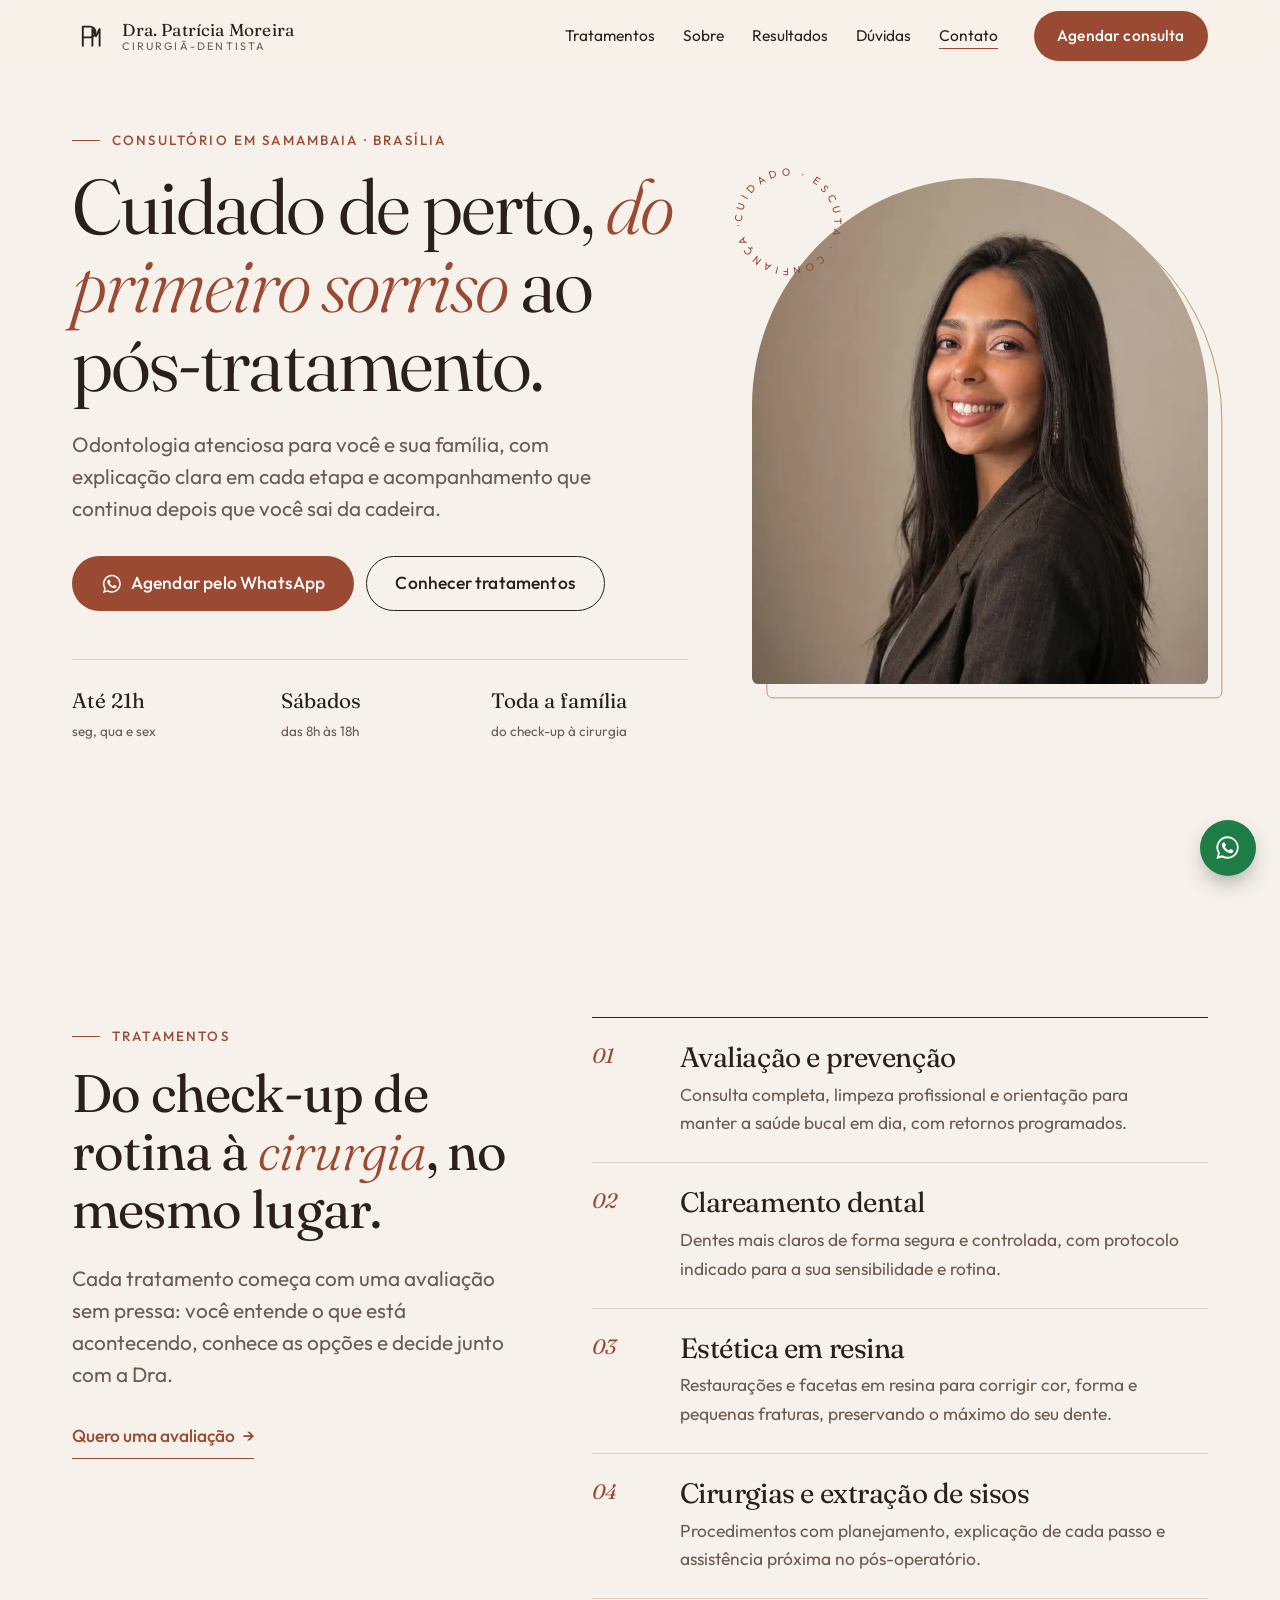
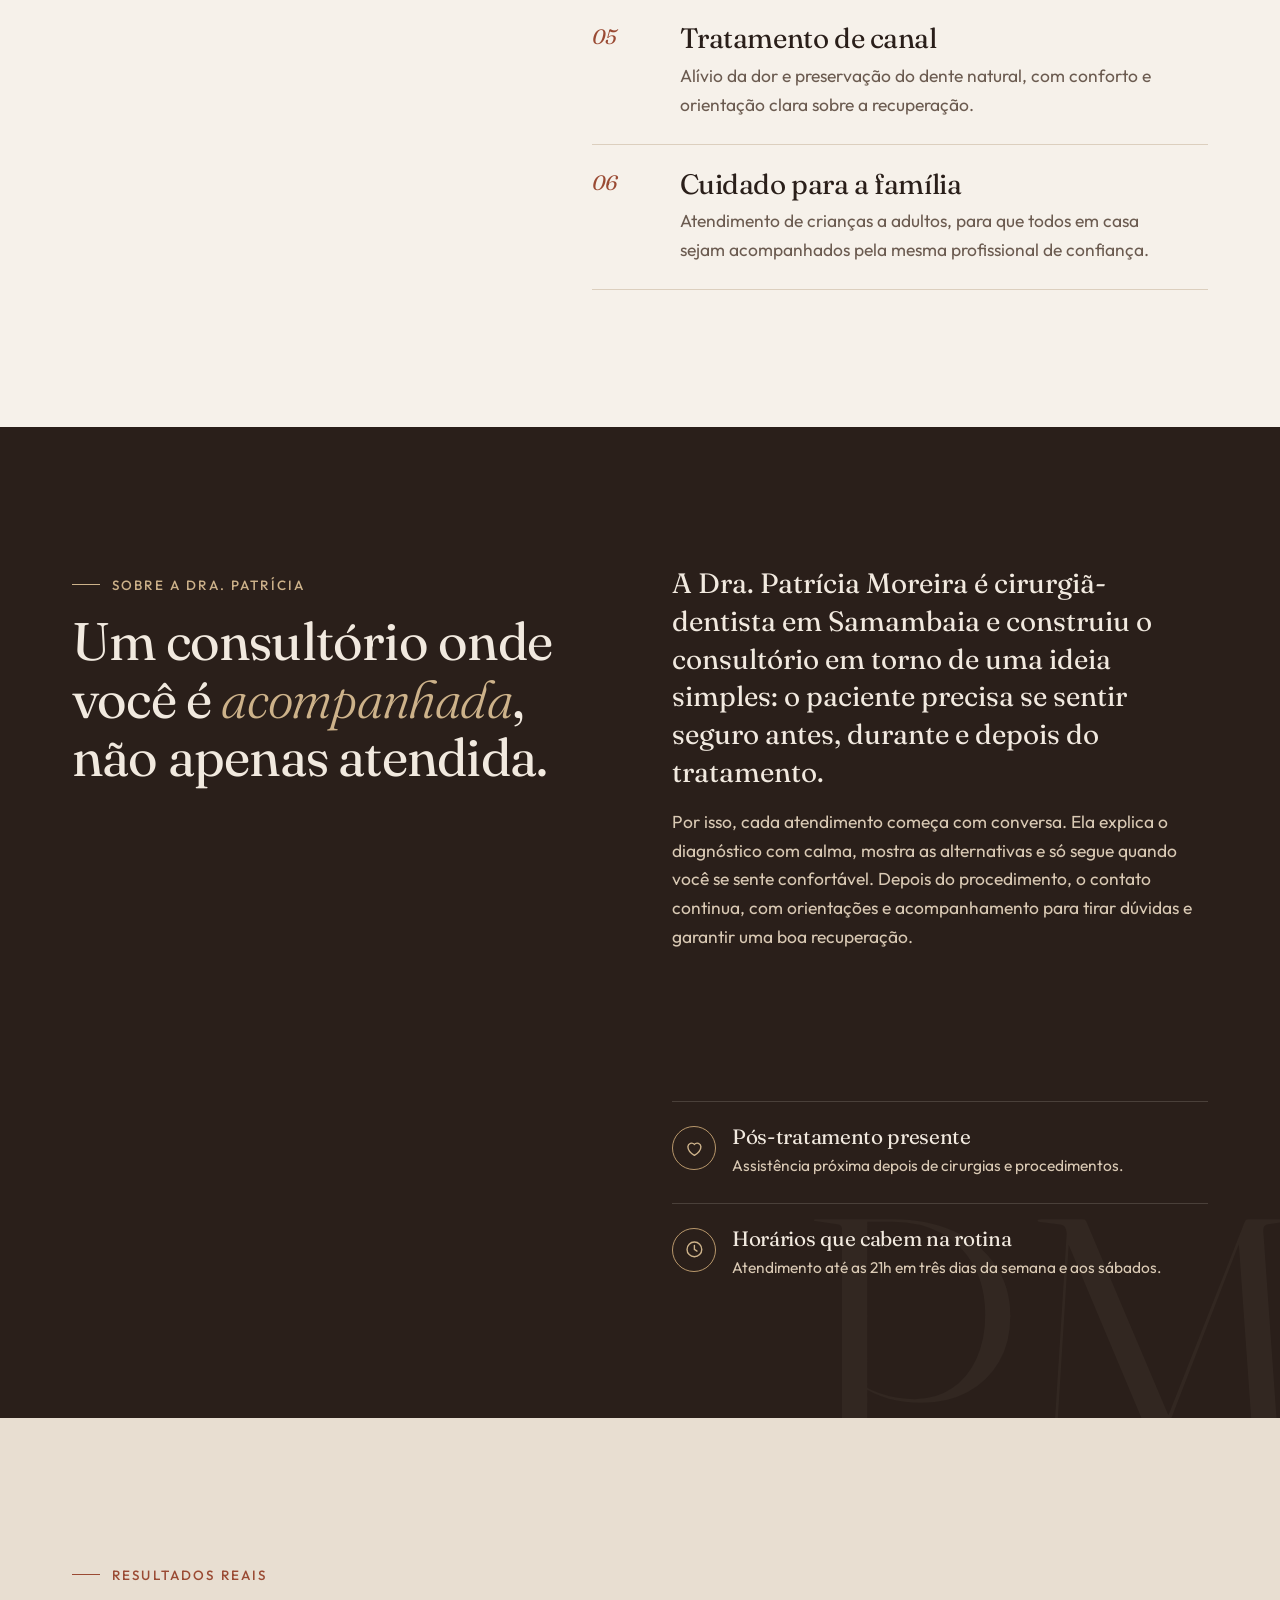
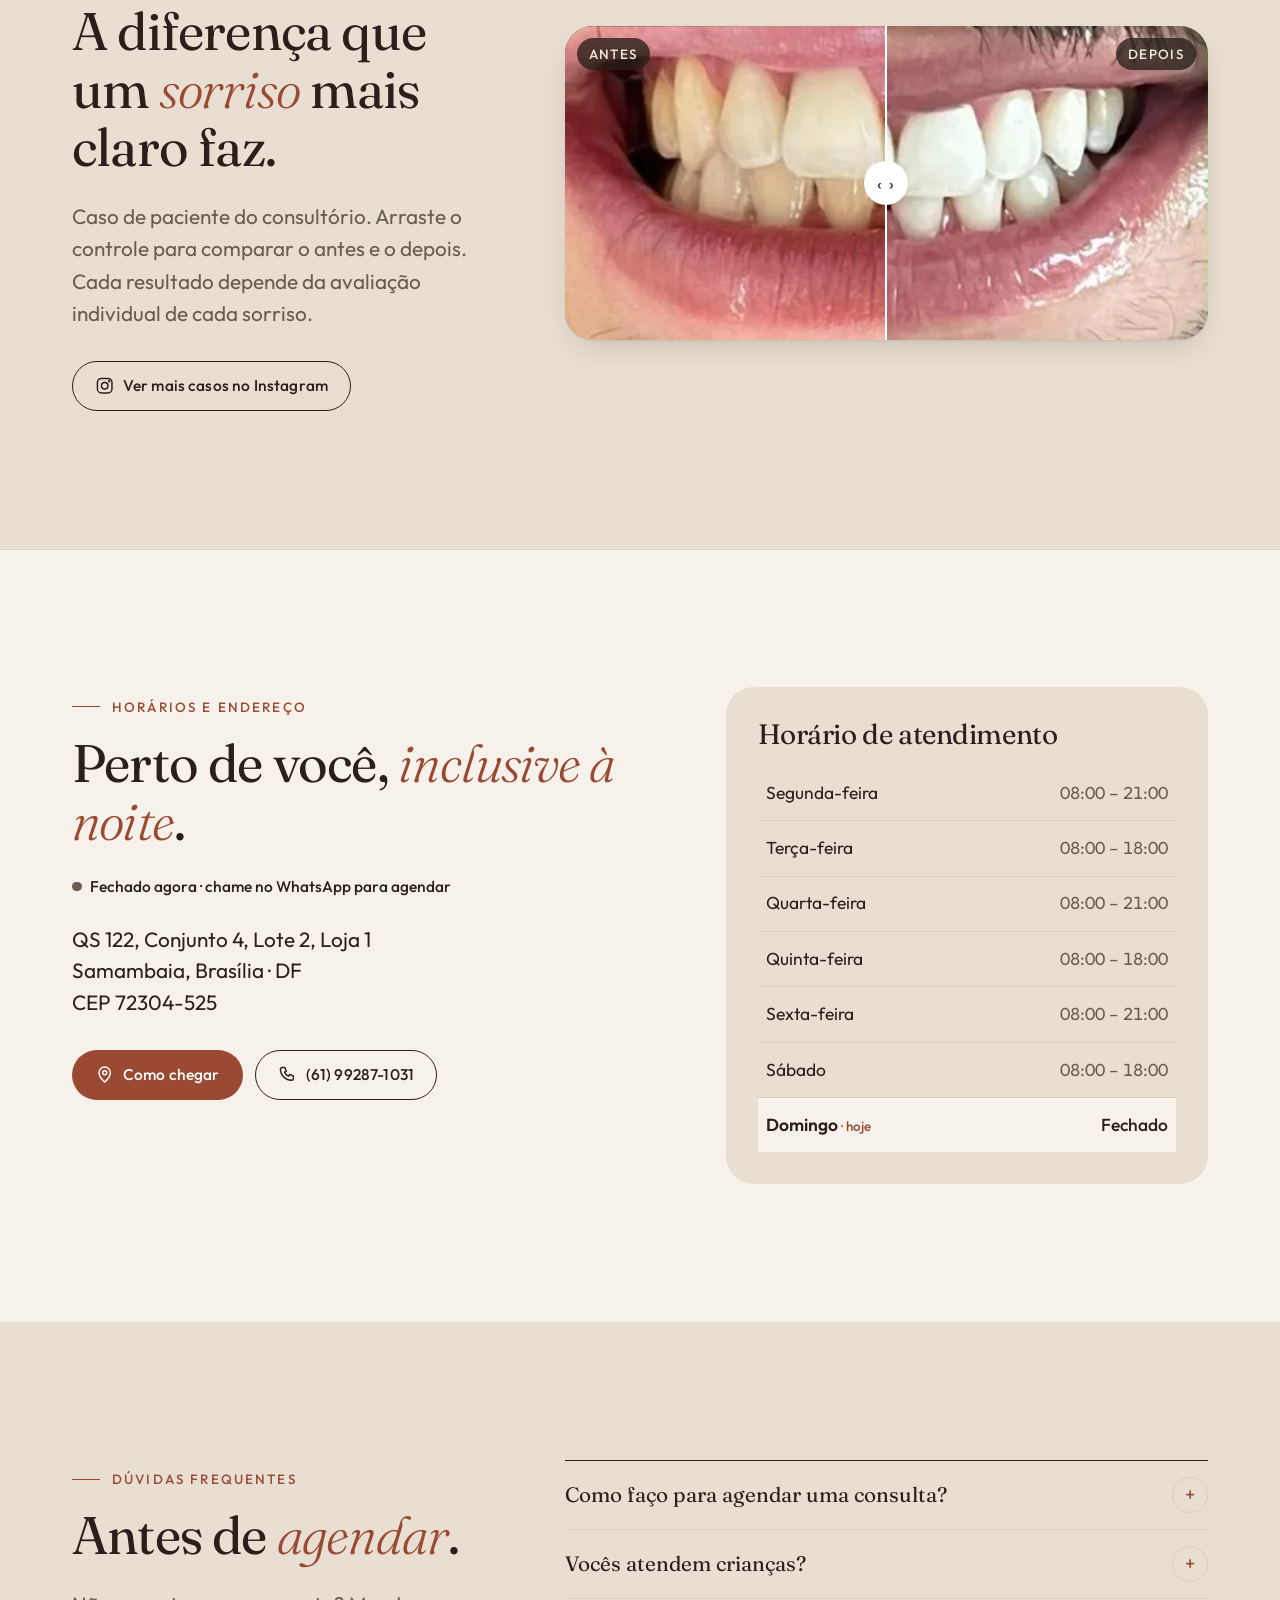
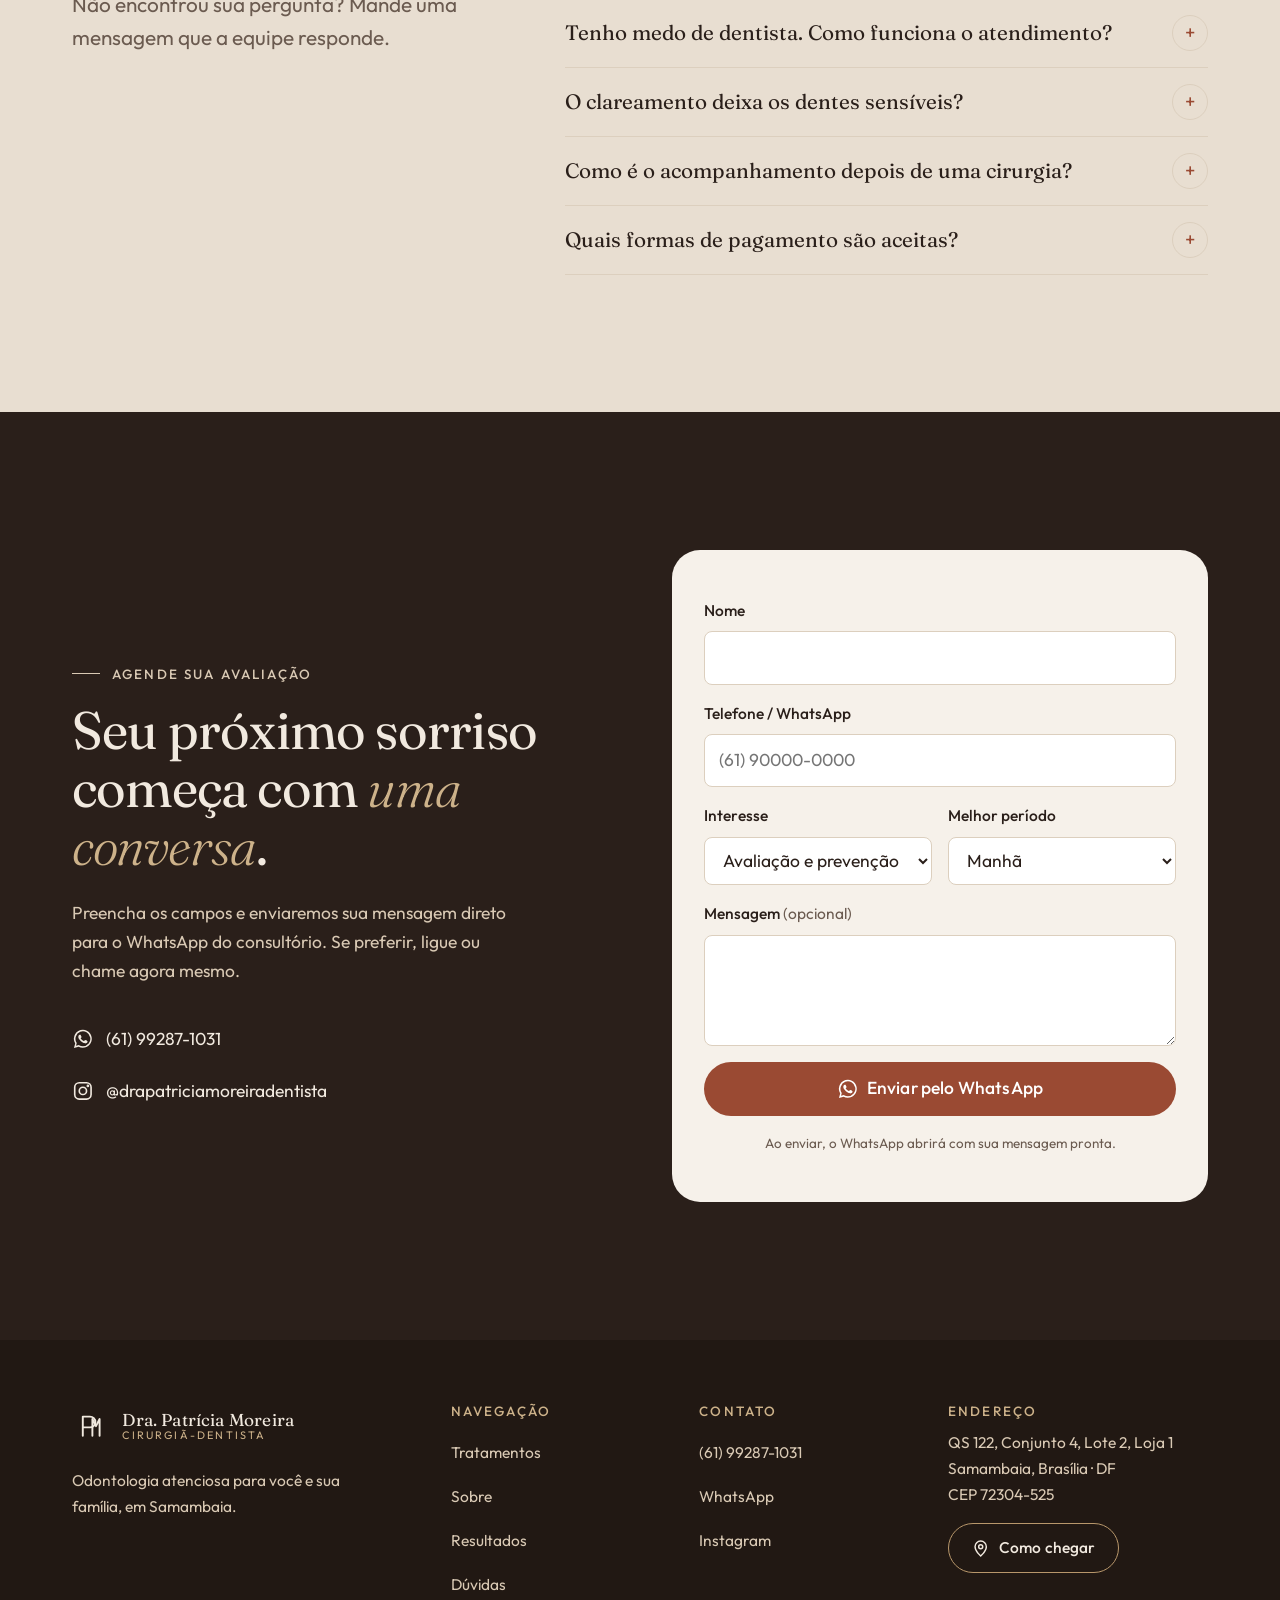
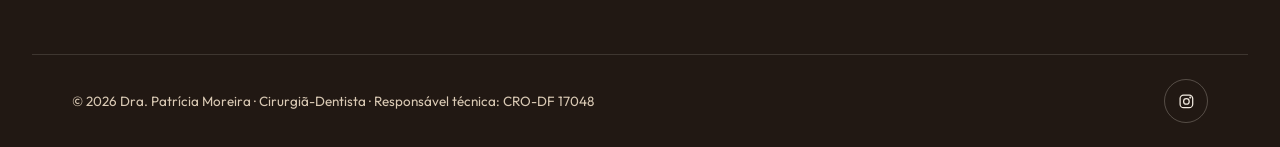
==== index.html @ feb17b82 "Site da Dra. Patrícia Moreira Co-Authored-By: Claude Opus 5.5 (1M context) <noreply@anthropic.com> C" ====
<!doctype html>
<html lang="pt-BR">
<head>
  <meta charset="utf-8">
  <meta name="viewport" content="width=device-width, initial-scale=1">
  <title>Dra. Patrícia Moreira · Cirurgiã-Dentista em Samambaia, Brasília</title>
  <meta name="description" content="Consultório odontológico da Dra. Patrícia Moreira em Samambaia (DF). Clareamento, estética em resina, cirurgias e cuidado para toda a família, com acompanhamento antes e depois do tratamento. Agende pelo WhatsApp.">
  <meta name="theme-color" content="#2A1F1A">
  <link rel="canonical" href="https://www.drapatriciamoreira.com.br/">

  <!-- Open Graph / redes sociais -->
  <meta property="og:type" content="website">
  <meta property="og:locale" content="pt_BR">
  <meta property="og:title" content="Dra. Patrícia Moreira · Cirurgiã-Dentista em Samambaia">
  <meta property="og:description" content="Atendimento atencioso para você e sua família, com acompanhamento do primeiro contato ao pós-tratamento. Agende pelo WhatsApp.">
  <meta property="og:image" content="assets/img/og-image.jpg">
  <meta property="og:url" content="https://www.drapatriciamoreira.com.br/">
  <meta name="twitter:card" content="summary_large_image">

  <link rel="icon" href="assets/icons/favicon.svg" type="image/svg+xml">

  <!-- Fontes: Fraunces (títulos) + Outfit (texto) -->
  <link rel="preconnect" href="https://fonts.googleapis.com">
  <link rel="preconnect" href="https://fonts.gstatic.com" crossorigin>
  <link rel="stylesheet" href="https://fonts.googleapis.com/css2?family=Fraunces:ital,opsz,wght@0,9..144,300..600;1,9..144,300..500&family=Outfit:wght@300;400;500;600&display=swap">

  <link rel="preload" as="image" href="assets/img/dra-patricia-720.webp" imagesrcset="assets/img/dra-patricia-480.webp 480w, assets/img/dra-patricia-720.webp 720w, assets/img/dra-patricia-918.webp 918w" imagesizes="(min-width: 1024px) 40vw, 88vw">
  <link rel="stylesheet" href="css/styles.css">
  <script>document.documentElement.classList.add('js');</script>

  <!-- Dados estruturados para o Google (perfil local) -->
  <script type="application/ld+json">
  {
    "@context": "https://schema.org",
    "@type": "Dentist",
    "name": "Dra. Patrícia Moreira · Cirurgiã-Dentista",
    "image": "assets/img/og-image.jpg",
    "telephone": "+55 61 99287-1031",
    "address": {
      "@type": "PostalAddress",
      "streetAddress": "QS 122 Conjunto 4 Lote 2 Loja 1",
      "addressLocality": "Samambaia, Brasília",
      "addressRegion": "DF",
      "postalCode": "72304-525",
      "addressCountry": "BR"
    },
    "sameAs": ["https://www.instagram.com/drapatriciamoreiradentista/"],
    "openingHoursSpecification": [
      {"@type": "OpeningHoursSpecification", "dayOfWeek": ["Monday", "Wednesday", "Friday"], "opens": "08:00", "closes": "21:00"},
      {"@type": "OpeningHoursSpecification", "dayOfWeek": ["Tuesday", "Thursday", "Saturday"], "opens": "08:00", "closes": "18:00"}
    ]
  }
  </script>
</head>
<body>
  <a class="skip-link" href="#conteudo">Pular para o conteúdo</a>

  <!-- ============ HEADER ============ -->
  <header class="site-header" data-header>
    <div class="container header-inner">
      <a class="brand" href="#inicio" aria-label="Dra. Patrícia Moreira, voltar ao início">
        <svg class="brand-mark" viewBox="0 0 64 64" aria-hidden="true">
          <g fill="none" stroke="currentColor" stroke-width="3.2" stroke-linecap="round" stroke-linejoin="round">
            <path d="M18 48V16h12a9 9 0 0 1 0 18H18"/><path d="M34 48V20l6 12 6-12v28"/>
          </g>
        </svg>
        <span class="brand-text">
          <span class="brand-name">Dra. Patrícia Moreira</span>
          <span class="brand-role">Cirurgiã-Dentista</span>
        </span>
      </a>

      <button class="menu-toggle" type="button" aria-expanded="false" aria-controls="menu-principal" data-menu-toggle>
        <span class="visually-hidden" data-menu-label>Abrir menu</span>
        <span class="menu-icon" aria-hidden="true"><span></span><span></span></span>
      </button>

      <nav class="site-nav" id="menu-principal" aria-label="Principal" data-menu>
        <ul class="nav-list">
          <li><a href="#tratamentos">Tratamentos</a></li>
          <li><a href="#sobre">Sobre</a></li>
          <li><a href="#resultados">Resultados</a></li>
          <li><a href="#duvidas">Dúvidas</a></li>
          <li><a href="#contato">Contato</a></li>
        </ul>
        <a class="btn btn-primary nav-cta" href="https://wa.me/5561992871031?text=Ol%C3%A1%2C%20Dra.%20Patr%C3%ADcia!%20Gostaria%20de%20agendar%20uma%20avalia%C3%A7%C3%A3o." target="_blank" rel="noopener">Agendar consulta</a>
      </nav>
    </div>
  </header>

  <main id="conteudo">

    <!-- ============ HERO ============ -->
    <section class="hero" id="inicio" aria-labelledby="hero-title">
      <div class="container hero-grid">
        <div class="hero-copy">
          <p class="eyebrow">Consultório em Samambaia · Brasília</p>
          <h1 class="hero-title" id="hero-title">
            Cuidado de perto, <em>do primeiro sorriso</em> ao pós&#8209;tratamento.
          </h1>
          <p class="hero-lead">
            Odontologia atenciosa para você e sua família, com explicação clara em cada etapa
            e acompanhamento que continua depois que você sai da cadeira.
          </p>
          <div class="hero-actions">
            <a class="btn btn-primary btn-lg" href="https://wa.me/5561992871031?text=Ol%C3%A1%2C%20Dra.%20Patr%C3%ADcia!%20Gostaria%20de%20agendar%20uma%20avalia%C3%A7%C3%A3o." target="_blank" rel="noopener">
              <svg class="icon" aria-hidden="true" viewBox="0 0 24 24"><use href="#i-whatsapp"/></svg>
              Agendar pelo WhatsApp
            </a>
            <a class="btn btn-ghost btn-lg" href="#tratamentos">Conhecer tratamentos</a>
          </div>
          <ul class="hero-facts" aria-label="Destaques do atendimento">
            <li><strong>Até 21h</strong><span>seg, qua e sex</span></li>
            <li><strong>Sábados</strong><span>das 8h às 18h</span></li>
            <li><strong>Toda a família</strong><span>do check-up à cirurgia</span></li>
          </ul>
        </div>

        <div class="hero-media">
          <!-- Foto oficial da Dra. Para trocar: substitua os arquivos assets/img/dra-patricia-*.webp -->
          <figure class="portrait">
            <img
              src="assets/img/dra-patricia-720.webp"
              srcset="assets/img/dra-patricia-480.webp 480w, assets/img/dra-patricia-720.webp 720w, assets/img/dra-patricia-918.webp 918w"
              sizes="(min-width: 1024px) 40vw, 88vw"
              width="918" height="1020"
              alt="Dra. Patrícia Moreira sorrindo, de blazer marrom, em retrato profissional"
              fetchpriority="high">
          </figure>
          <span class="hero-seal" aria-hidden="true">
            <svg viewBox="0 0 120 120">
              <defs><path id="seal-circle" d="M60,60 m-46,0 a46,46 0 1,1 92,0 a46,46 0 1,1 -92,0"/></defs>
              <text><textPath href="#seal-circle" textLength="286" lengthAdjust="spacing">cuidado · escuta · confiança ·</textPath></text>
            </svg>
          </span>
        </div>
      </div>
    </section>

    <!-- ============ TRATAMENTOS ============ -->
    <section class="section treatments" id="tratamentos" aria-labelledby="trat-title">
      <div class="container treatments-grid">
        <div class="section-head treatments-head">
          <p class="eyebrow reveal">Tratamentos</p>
          <h2 class="section-title reveal" id="trat-title">Do check-up de rotina à <em>cirurgia</em>, no mesmo lugar.</h2>
          <p class="section-lead reveal">
            Cada tratamento começa com uma avaliação sem pressa: você entende o que está acontecendo,
            conhece as opções e decide junto com a Dra.
          </p>
          <a class="link-arrow reveal" href="#contato">Quero uma avaliação <span aria-hidden="true">→</span></a>
        </div>

        <!-- Lista de serviços: edite ou remova itens conforme os atendimentos oferecidos -->
        <ol class="treatment-list">
          <li class="treatment reveal">
            <span class="treatment-num" aria-hidden="true">01</span>
            <div>
              <h3>Avaliação e prevenção</h3>
              <p>Consulta completa, limpeza profissional e orientação para manter a saúde bucal em dia, com retornos programados.</p>
            </div>
          </li>
          <li class="treatment reveal">
            <span class="treatment-num" aria-hidden="true">02</span>
            <div>
              <h3>Clareamento dental</h3>
              <p>Dentes mais claros de forma segura e controlada, com protocolo indicado para a sua sensibilidade e rotina.</p>
            </div>
          </li>
          <li class="treatment reveal">
            <span class="treatment-num" aria-hidden="true">03</span>
            <div>
              <h3>Estética em resina</h3>
              <p>Restaurações e facetas em resina para corrigir cor, forma e pequenas fraturas, preservando o máximo do seu dente.</p>
            </div>
          </li>
          <li class="treatment reveal">
            <span class="treatment-num" aria-hidden="true">04</span>
            <div>
              <h3>Cirurgias e extração de sisos</h3>
              <p>Procedimentos com planejamento, explicação de cada passo e assistência próxima no pós-operatório.</p>
            </div>
          </li>
          <li class="treatment reveal">
            <span class="treatment-num" aria-hidden="true">05</span>
            <div>
              <h3>Tratamento de canal</h3>
              <p>Alívio da dor e preservação do dente natural, com conforto e orientação clara sobre a recuperação.</p>
            </div>
          </li>
          <li class="treatment reveal">
            <span class="treatment-num" aria-hidden="true">06</span>
            <div>
              <h3>Cuidado para a família</h3>
              <p>Atendimento de crianças a adultos, para que todos em casa sejam acompanhados pela mesma profissional de confiança.</p>
            </div>
          </li>
        </ol>
      </div>
    </section>

    <!-- ============ SOBRE ============ -->
    <section class="section about" id="sobre" aria-labelledby="sobre-title">
      <div class="container about-grid">
        <div class="about-intro">
          <p class="eyebrow eyebrow-light reveal">Sobre a Dra. Patrícia</p>
          <h2 class="section-title reveal" id="sobre-title">
            Um consultório onde você é <em>acompanhada</em>, não apenas atendida.
          </h2>
        </div>
        <div class="about-body">
          <p class="about-lead reveal">
            A Dra. Patrícia Moreira é cirurgiã-dentista em Samambaia e construiu o consultório
            em torno de uma ideia simples: o paciente precisa se sentir seguro antes, durante e depois do tratamento.
          </p>
          <p class="reveal">
            Por isso, cada atendimento começa com conversa. Ela explica o diagnóstico com calma, mostra as alternativas
            e só segue quando você se sente confortável. Depois do procedimento, o contato continua, com orientações
            e acompanhamento para tirar dúvidas e garantir uma boa recuperação.
          </p>
          <!-- Para adicionar formação/especializações, inclua novos itens nesta lista -->
          <ul class="principles">
            <li class="reveal">
              <span class="principle-icon" aria-hidden="true"><svg viewBox="0 0 24 24"><use href="#i-ear"/></svg></span>
              <div><h3>Escuta antes de tudo</h3><p>Seu histórico, seus medos e suas expectativas fazem parte do plano.</p></div>
            </li>
            <li class="reveal">
              <span class="principle-icon" aria-hidden="true"><svg viewBox="0 0 24 24"><use href="#i-heart"/></svg></span>
              <div><h3>Pós-tratamento presente</h3><p>Assistência próxima depois de cirurgias e procedimentos.</p></div>
            </li>
            <li class="reveal">
              <span class="principle-icon" aria-hidden="true"><svg viewBox="0 0 24 24"><use href="#i-clock"/></svg></span>
              <div><h3>Horários que cabem na rotina</h3><p>Atendimento até as 21h em três dias da semana e aos sábados.</p></div>
            </li>
          </ul>
        </div>
      </div>
    </section>

    <!-- ============ RESULTADOS (ANTES/DEPOIS) ============ -->
    <section class="section results" id="resultados" aria-labelledby="result-title">
      <div class="container results-grid">
        <div class="results-copy">
          <p class="eyebrow reveal">Resultados reais</p>
          <h2 class="section-title reveal" id="result-title">A diferença que um <em>sorriso</em> mais claro faz.</h2>
          <p class="section-lead reveal">
            Caso de paciente do consultório. Arraste o controle para comparar o antes e o depois.
            Cada resultado depende da avaliação individual de cada sorriso.
          </p>
          <a class="btn btn-ghost reveal" href="https://www.instagram.com/drapatriciamoreiradentista/" target="_blank" rel="noopener">
            <svg class="icon" aria-hidden="true" viewBox="0 0 24 24"><use href="#i-instagram"/></svg>
            Ver mais casos no Instagram
          </a>
        </div>

        <!-- Comparador antes/depois. Para trocar o caso, substitua assets/img/antes.webp e depois.webp (mesmo enquadramento) -->
        <div class="compare reveal" data-compare style="--pos: 50%">
          <img class="compare-img" src="assets/img/depois.webp" width="574" height="280" loading="lazy" alt="Depois: dentes mais claros e uniformes após o tratamento">
          <div class="compare-before">
            <img class="compare-img" src="assets/img/antes.webp" width="574" height="280" loading="lazy" alt="Antes: dentes amarelados antes do tratamento">
          </div>
          <span class="compare-tag compare-tag-before" aria-hidden="true">Antes</span>
          <span class="compare-tag compare-tag-after" aria-hidden="true">Depois</span>
          <span class="compare-handle" aria-hidden="true"></span>
          <label class="visually-hidden" for="compare-range">Comparar antes e depois</label>
          <input class="compare-range" id="compare-range" type="range" min="0" max="100" value="50" data-compare-range>
        </div>
      </div>
    </section>

    <!-- ============ HORÁRIOS E LOCALIZAÇÃO ============ -->
    <section class="section visit" id="horarios" aria-labelledby="visit-title">
      <div class="container visit-grid">
        <div class="visit-copy">
          <p class="eyebrow reveal">Horários e endereço</p>
          <h2 class="section-title reveal" id="visit-title">Perto de você, <em>inclusive à noite</em>.</h2>
          <p class="open-status reveal" data-open-status aria-live="polite"></p>
          <address class="visit-address reveal">
            QS 122, Conjunto 4, Lote 2, Loja 1<br>
            Samambaia, Brasília · DF<br>
            CEP 72304-525
          </address>
          <div class="visit-actions reveal">
            <a class="btn btn-primary" href="https://www.google.com/maps/dir/?api=1&amp;destination=QS+122+Conjunto+4+Lote+2+Loja+1+Samambaia+Bras%C3%ADlia+DF+72304-525" target="_blank" rel="noopener">
              <svg class="icon" aria-hidden="true" viewBox="0 0 24 24"><use href="#i-pin"/></svg>
              Como chegar
            </a>
            <a class="btn btn-ghost" href="tel:+5561992871031">
              <svg class="icon" aria-hidden="true" viewBox="0 0 24 24"><use href="#i-phone"/></svg>
              (61) 99287-1031
            </a>
          </div>
        </div>

        <div class="hours reveal">
          <h3 class="hours-title">Horário de atendimento</h3>
          <table class="hours-table">
            <caption class="visually-hidden">Horários de funcionamento por dia da semana</caption>
            <tbody>
              <tr data-day="1"><th scope="row">Segunda-feira</th><td>08:00 – 21:00</td></tr>
              <tr data-day="2"><th scope="row">Terça-feira</th><td>08:00 – 18:00</td></tr>
              <tr data-day="3"><th scope="row">Quarta-feira</th><td>08:00 – 21:00</td></tr>
              <tr data-day="4"><th scope="row">Quinta-feira</th><td>08:00 – 18:00</td></tr>
              <tr data-day="5"><th scope="row">Sexta-feira</th><td>08:00 – 21:00</td></tr>
              <tr data-day="6"><th scope="row">Sábado</th><td>08:00 – 18:00</td></tr>
              <tr data-day="0"><th scope="row">Domingo</th><td>Fechado</td></tr>
            </tbody>
          </table>
        </div>
      </div>
    </section>

    <!-- ============ FAQ ============ -->
    <section class="section faq" id="duvidas" aria-labelledby="faq-title">
      <div class="container faq-grid">
        <div class="section-head">
          <p class="eyebrow reveal">Dúvidas frequentes</p>
          <h2 class="section-title reveal" id="faq-title">Antes de <em>agendar</em>.</h2>
          <p class="section-lead reveal">Não encontrou sua pergunta? Mande uma mensagem que a equipe responde.</p>
        </div>
        <div class="faq-list">
          <details class="faq-item reveal">
            <summary>Como faço para agendar uma consulta?</summary>
            <div class="faq-answer"><p>O jeito mais rápido é pelo WhatsApp (61) 99287-1031. Você também pode preencher o formulário abaixo: ele abre o WhatsApp com a sua mensagem pronta.</p></div>
          </details>
          <details class="faq-item reveal">
            <summary>Vocês atendem crianças?</summary>
            <div class="faq-answer"><p>Sim. O consultório atende a família toda, e muitos pacientes trazem filhos, pais e irmãos para serem acompanhados pela mesma dentista.</p></div>
          </details>
          <details class="faq-item reveal">
            <summary>Tenho medo de dentista. Como funciona o atendimento?</summary>
            <div class="faq-answer"><p>Você é ouvido antes de qualquer procedimento. A Dra. explica cada etapa, respeita o seu tempo e combina pausas sempre que precisar.</p></div>
          </details>
          <details class="faq-item reveal">
            <summary>O clareamento deixa os dentes sensíveis?</summary>
            <div class="faq-answer"><p>Pode haver sensibilidade passageira. Por isso o protocolo é definido depois da avaliação, adaptado ao seu caso, com orientações para minimizar o desconforto.</p></div>
          </details>
          <details class="faq-item reveal">
            <summary>Como é o acompanhamento depois de uma cirurgia?</summary>
            <div class="faq-answer"><p>Você recebe orientações por escrito e mantém contato direto para tirar dúvidas durante a recuperação, além do retorno agendado para avaliar a cicatrização.</p></div>
          </details>
          <details class="faq-item reveal">
            <summary>Quais formas de pagamento são aceitas?</summary>
            <!-- Atualize com as formas de pagamento e convênios aceitos -->
            <div class="faq-answer"><p>As condições variam conforme o tratamento. Consulte pelo WhatsApp as formas de pagamento e parcelamento disponíveis.</p></div>
          </details>
        </div>
      </div>
    </section>

    <!-- ============ CONTATO / CTA FINAL ============ -->
    <section class="section contact" id="contato" aria-labelledby="contato-title">
      <div class="container contact-grid">
        <div class="contact-copy">
          <p class="eyebrow eyebrow-light reveal">Agende sua avaliação</p>
          <h2 class="section-title reveal" id="contato-title">Seu próximo sorriso começa com <em>uma conversa</em>.</h2>
          <p class="reveal">Preencha os campos e enviaremos sua mensagem direto para o WhatsApp do consultório. Se preferir, ligue ou chame agora mesmo.</p>
          <ul class="contact-list reveal">
            <li><a href="https://wa.me/5561992871031" target="_blank" rel="noopener"><svg class="icon" aria-hidden="true" viewBox="0 0 24 24"><use href="#i-whatsapp"/></svg>(61) 99287-1031</a></li>
            <li><a href="https://www.instagram.com/drapatriciamoreiradentista/" target="_blank" rel="noopener"><svg class="icon" aria-hidden="true" viewBox="0 0 24 24"><use href="#i-instagram"/></svg>@drapatriciamoreiradentista</a></li>
          </ul>
        </div>

        <!-- O formulário não envia dados a um servidor: ele monta a mensagem e abre o WhatsApp (ver js/main.js) -->
        <form class="contact-form reveal" data-contact-form novalidate>
          <div class="field">
            <label for="nome">Nome</label>
            <input id="nome" name="nome" type="text" autocomplete="name" required>
            <p class="field-error" id="nome-erro" hidden>Informe seu nome.</p>
          </div>
          <div class="field">
            <label for="telefone">Telefone / WhatsApp</label>
            <input id="telefone" name="telefone" type="tel" inputmode="tel" autocomplete="tel" placeholder="(61) 90000-0000" required>
            <p class="field-error" id="telefone-erro" hidden>Informe um telefone com DDD.</p>
          </div>
          <div class="field-row">
            <div class="field">
              <label for="tratamento">Interesse</label>
              <select id="tratamento" name="tratamento">
                <option>Avaliação e prevenção</option>
                <option>Clareamento dental</option>
                <option>Estética em resina</option>
                <option>Cirurgia / sisos</option>
                <option>Tratamento de canal</option>
                <option>Atendimento infantil</option>
                <option>Outro</option>
              </select>
            </div>
            <div class="field">
              <label for="periodo">Melhor período</label>
              <select id="periodo" name="periodo">
                <option>Manhã</option>
                <option>Tarde</option>
                <option>Noite (seg, qua, sex)</option>
                <option>Sábado</option>
              </select>
            </div>
          </div>
          <div class="field">
            <label for="mensagem">Mensagem <span class="optional">(opcional)</span></label>
            <textarea id="mensagem" name="mensagem" rows="3"></textarea>
          </div>
          <button class="btn btn-primary btn-lg btn-block" type="submit">
            <svg class="icon" aria-hidden="true" viewBox="0 0 24 24"><use href="#i-whatsapp"/></svg>
            Enviar pelo WhatsApp
          </button>
          <p class="form-note">Ao enviar, o WhatsApp abrirá com sua mensagem pronta.</p>
        </form>
      </div>
    </section>
  </main>

  <!-- ============ FOOTER ============ -->
  <footer class="site-footer">
    <div class="container footer-grid">
      <div class="footer-brand">
        <a class="brand" href="#inicio" aria-label="Dra. Patrícia Moreira, voltar ao início">
          <svg class="brand-mark" viewBox="0 0 64 64" aria-hidden="true">
            <g fill="none" stroke="currentColor" stroke-width="3.2" stroke-linecap="round" stroke-linejoin="round">
              <path d="M18 48V16h12a9 9 0 0 1 0 18H18"/><path d="M34 48V20l6 12 6-12v28"/>
            </g>
          </svg>
          <span class="brand-text"><span class="brand-name">Dra. Patrícia Moreira</span><span class="brand-role">Cirurgiã-Dentista</span></span>
        </a>
        <p>Odontologia atenciosa para você e sua família, em Samambaia.</p>
      </div>
      <nav class="footer-col" aria-label="Rodapé">
        <h2 class="footer-title">Navegação</h2>
        <ul>
          <li><a href="#tratamentos">Tratamentos</a></li>
          <li><a href="#sobre">Sobre</a></li>
          <li><a href="#resultados">Resultados</a></li>
          <li><a href="#duvidas">Dúvidas</a></li>
        </ul>
      </nav>
      <div class="footer-col">
        <h2 class="footer-title">Contato</h2>
        <ul>
          <li><a href="tel:+5561992871031">(61) 99287-1031</a></li>
          <li><a href="https://wa.me/5561992871031" target="_blank" rel="noopener">WhatsApp</a></li>
          <li><a href="https://www.instagram.com/drapatriciamoreiradentista/" target="_blank" rel="noopener">Instagram</a></li>
        </ul>
      </div>
      <div class="footer-col">
        <h2 class="footer-title">Endereço</h2>
        <address>QS 122, Conjunto 4, Lote 2, Loja 1<br>Samambaia, Brasília · DF<br>CEP 72304-525</address>
        <!-- Abre o Google Maps já com a rota até o consultório -->
        <a class="btn btn-footer" href="https://www.google.com/maps/dir/?api=1&amp;destination=QS+122+Conjunto+4+Lote+2+Loja+1+Samambaia+Bras%C3%ADlia+DF+72304-525" target="_blank" rel="noopener">
          <svg class="icon" aria-hidden="true" viewBox="0 0 24 24"><use href="#i-pin"/></svg>
          Como chegar
        </a>
      </div>
    </div>
    <div class="container footer-bottom">
      <!-- Número do CRO-DF da responsável técnica (exigência do CFO para publicidade odontológica) -->
      <p>© <span data-year>2026</span> Dra. Patrícia Moreira · Cirurgiã-Dentista · Responsável técnica: CRO-DF 17048</p>
      <a class="social" href="https://www.instagram.com/drapatriciamoreiradentista/" target="_blank" rel="noopener" aria-label="Instagram da Dra. Patrícia Moreira">
        <svg class="icon" aria-hidden="true" viewBox="0 0 24 24"><use href="#i-instagram"/></svg>
      </a>
    </div>
  </footer>

  <!-- Botão flutuante de WhatsApp (visível principalmente no mobile) -->
  <a class="whatsapp-float" href="https://wa.me/5561992871031?text=Ol%C3%A1%2C%20Dra.%20Patr%C3%ADcia!%20Gostaria%20de%20agendar%20uma%20avalia%C3%A7%C3%A3o." target="_blank" rel="noopener" aria-label="Agendar pelo WhatsApp">
    <svg aria-hidden="true" viewBox="0 0 24 24"><use href="#i-whatsapp"/></svg>
  </a>

  <!-- Sprite de ícones SVG (inline para evitar requisições extras) -->
  <svg width="0" height="0" style="position:absolute" aria-hidden="true">
    <symbol id="i-whatsapp" viewBox="0 0 24 24"><path fill="currentColor" d="M12.04 2a9.9 9.9 0 0 0-8.5 15l-1.4 5.1 5.2-1.4A9.9 9.9 0 1 0 12.04 2Zm0 18.1a8.2 8.2 0 0 1-4.2-1.2l-.3-.2-3.1.8.8-3-.2-.3a8.2 8.2 0 1 1 7 3.9Zm4.5-6.1c-.2-.1-1.5-.7-1.7-.8-.2-.1-.4-.1-.6.1l-.8 1c-.1.2-.3.2-.5.1a6.7 6.7 0 0 1-3.3-2.9c-.3-.4.3-.4.8-1.4.1-.2 0-.3 0-.4l-.8-1.8c-.2-.5-.4-.4-.6-.4h-.5a.9.9 0 0 0-.7.3 2.8 2.8 0 0 0-.9 2.1 4.9 4.9 0 0 0 1 2.6 11.2 11.2 0 0 0 4.3 3.8c1.6.7 2.2.7 3 .6a2.6 2.6 0 0 0 1.7-1.2 2.1 2.1 0 0 0 .1-1.2c0-.2-.2-.2-.5-.3Z"/></symbol>
    <symbol id="i-instagram" viewBox="0 0 24 24"><g fill="none" stroke="currentColor" stroke-width="1.8"><rect x="3" y="3" width="18" height="18" rx="5"/><circle cx="12" cy="12" r="4"/><circle cx="17.5" cy="6.5" r=".6" fill="currentColor"/></g></symbol>
    <symbol id="i-pin" viewBox="0 0 24 24"><g fill="none" stroke="currentColor" stroke-width="1.8"><path d="M12 21s-7-6.2-7-11.5a7 7 0 0 1 14 0C19 14.8 12 21 12 21Z"/><circle cx="12" cy="9.5" r="2.5"/></g></symbol>
    <symbol id="i-phone" viewBox="0 0 24 24"><path fill="none" stroke="currentColor" stroke-width="1.8" stroke-linejoin="round" d="M5 3h3.5l1.8 4.5-2.3 1.4a11 11 0 0 0 5.1 5.1l1.4-2.3L19 13.5V17a2 2 0 0 1-2 2A14 14 0 0 1 3 5a2 2 0 0 1 2-2Z"/></symbol>
    <symbol id="i-ear" viewBox="0 0 24 24"><path fill="none" stroke="currentColor" stroke-width="1.6" stroke-linecap="round" d="M7 9a5 5 0 0 1 10 0c0 3-3 4-3 7a3 3 0 0 1-5.5 1.7M10 9.5a2 2 0 0 1 4 0c0 1.2-1 1.6-1.5 2.5"/></symbol>
    <symbol id="i-heart" viewBox="0 0 24 24"><path fill="none" stroke="currentColor" stroke-width="1.6" stroke-linejoin="round" d="M12 20s-7.5-4.6-7.5-10A4.3 4.3 0 0 1 12 7.4 4.3 4.3 0 0 1 19.5 10c0 5.4-7.5 10-7.5 10Z"/></symbol>
    <symbol id="i-clock" viewBox="0 0 24 24"><g fill="none" stroke="currentColor" stroke-width="1.6" stroke-linecap="round"><circle cx="12" cy="12" r="8.5"/><path d="M12 7.5V12l3 2"/></g></symbol>
    <symbol id="i-google" viewBox="0 0 24 24"><path fill="currentColor" d="M21.6 12.2c0-.7-.1-1.4-.2-2H12v3.8h5.4a4.6 4.6 0 0 1-2 3v2.5h3.2a9.7 9.7 0 0 0 3-7.3ZM12 22c2.7 0 5-.9 6.6-2.4l-3.2-2.5c-.9.6-2 1-3.4 1a6 6 0 0 1-5.6-4.1H3.1v2.6A10 10 0 0 0 12 22Zm-5.6-8a6 6 0 0 1 0-3.9V7.5H3.1a10 10 0 0 0 0 9ZM12 6c1.5 0 2.8.5 3.8 1.5l2.9-2.9A10 10 0 0 0 3.1 7.5L6.4 10A6 6 0 0 1 12 6Z"/></symbol>
  </svg>

  <script src="js/main.js" defer></script>
</body>
</html>
---- css/styles.css ----
/* ==========================================================================
   Dra. Patrícia Moreira · Cirurgiã-Dentista
   Folha de estilos principal (mobile-first)
   Índice:
   1. Design tokens
   2. Reset e base
   3. Utilitários e componentes (botões, títulos)
   4. Header e menu
   5. Seções (hero → footer)
   6. Animações de entrada
   7. Breakpoints (480 / 768 / 1024 / 1280)
   8. Movimento reduzido
   ========================================================================== */

/* 1. DESIGN TOKENS ------------------------------------------------------- */
:root {
  /* Cores: paleta quente tirada do retrato e do monograma */
  --c-linen: #F6F1EA;      /* fundo principal */
  --c-sand: #E8DED1;       /* blocos alternados */
  --c-sand-deep: #DCCFBE;  /* bordas e divisores */
  --c-espresso: #2A1F1A;   /* texto e seções escuras */
  --c-espresso-2: #3A2C25; /* variação do escuro */
  --c-muted: #6B5B50;      /* texto secundário (AA sobre linho e areia) */
  --c-clay: #9A4A33;       /* destaque / CTAs */
  --c-clay-dark: #7E3A27;  /* hover do destaque */
  --c-gold: #B8976B;       /* detalhes decorativos */
  --c-gold-light: #CDB28A; /* detalhes sobre fundo escuro */
  --c-on-dark: #F1E9DF;    /* texto sobre escuro */
  --c-on-dark-muted: #D9C9B4;
  --c-white: #FFFFFF;

  /* Tipografia */
  --f-display: "Fraunces", "Iowan Old Style", Georgia, serif;
  --f-body: "Outfit", "Segoe UI", system-ui, sans-serif;

  /* Escala fluida (clamp: mínimo, preferido, máximo) */
  --fs-xs: clamp(0.78rem, 0.76rem + 0.1vw, 0.84rem);
  --fs-sm: clamp(0.9rem, 0.87rem + 0.15vw, 0.97rem);
  --fs-base: clamp(1rem, 0.96rem + 0.2vw, 1.09rem);
  --fs-md: clamp(1.12rem, 1.05rem + 0.35vw, 1.3rem);
  --fs-lg: clamp(1.35rem, 1.2rem + 0.75vw, 1.75rem);
  --fs-xl: clamp(2rem, 1.55rem + 2.2vw, 3.3rem);
  --fs-hero: clamp(2.45rem, 1.7rem + 3.9vw, 4.9rem);

  /* Espaçamentos */
  --sp-1: 0.25rem;
  --sp-2: 0.5rem;
  --sp-3: 0.75rem;
  --sp-4: 1rem;
  --sp-5: 1.5rem;
  --sp-6: 2rem;
  --sp-7: 3rem;
  --sp-8: 4rem;
  --section-y: clamp(4.5rem, 3rem + 7vw, 9rem);
  --gutter: clamp(1rem, 0.5rem + 2.5vw, 2.5rem);
  --container: 76rem;

  /* Formas, sombras e movimento */
  --radius-sm: 0.5rem;
  --radius: 1rem;
  --radius-lg: 1.75rem;
  --shadow-soft: 0 1px 2px rgb(42 31 26 / 0.06), 0 12px 32px -12px rgb(42 31 26 / 0.22);
  --ease-out: cubic-bezier(0.22, 1, 0.36, 1);
  --dur: 0.35s;
  --header-h: 4.5rem;
}

/* 2. RESET E BASE -------------------------------------------------------- */
*, *::before, *::after { box-sizing: border-box; }
* { margin: 0; }
html {
  -webkit-text-size-adjust: 100%;
  scroll-behavior: smooth;
  scroll-padding-top: var(--header-h);
}
body {
  font-family: var(--f-body);
  font-size: var(--fs-base);
  font-weight: 400;
  line-height: 1.65;
  color: var(--c-espresso);
  background: var(--c-linen);
  overflow-x: hidden;
  -webkit-font-smoothing: antialiased;
}
img, svg { display: block; max-width: 100%; }
img { height: auto; }
a { color: inherit; }
ul, ol { padding: 0; list-style: none; }
button, input, select, textarea { font: inherit; color: inherit; }
address { font-style: normal; }
h1, h2, h3 { font-family: var(--f-display); font-weight: 400; line-height: 1.1; letter-spacing: -0.015em; }
em { font-style: italic; }

/* Foco visível e consistente para navegação por teclado */
:focus-visible {
  outline: 2px solid var(--c-clay);
  outline-offset: 3px;
  border-radius: 4px;
}
.about :focus-visible, .contact :focus-visible, .site-footer :focus-visible { outline-color: var(--c-gold-light); }

.skip-link {
  position: absolute; left: var(--sp-4); top: -100%;
  z-index: 100; padding: var(--sp-3) var(--sp-4);
  background: var(--c-espresso); color: var(--c-on-dark);
  border-radius: var(--radius-sm); text-decoration: none;
}
.skip-link:focus { top: var(--sp-4); }

.visually-hidden {
  position: absolute !important; width: 1px; height: 1px;
  padding: 0; margin: -1px; overflow: hidden;
  clip: rect(0 0 0 0); white-space: nowrap; border: 0;
}

/* 3. UTILITÁRIOS E COMPONENTES ------------------------------------------ */
.container {
  width: 100%;
  max-width: var(--container);
  margin-inline: auto;
  padding-inline: var(--gutter);
}
.section { padding-block: var(--section-y); }

.eyebrow {
  display: inline-flex; align-items: center; gap: var(--sp-3);
  font-size: var(--fs-xs); font-weight: 500;
  letter-spacing: 0.16em; text-transform: uppercase;
  color: var(--c-clay);
  margin-bottom: var(--sp-4);
}
.eyebrow::before { content: ""; width: 1.75rem; height: 1px; background: currentColor; }
.eyebrow-light { color: var(--c-gold-light); }

.section-title { font-size: var(--fs-xl); max-width: 18ch; }
.section-title em, .hero-title em { color: var(--c-clay); font-weight: 300; }
.section-lead { color: var(--c-muted); font-size: var(--fs-md); max-width: 42ch; margin-top: var(--sp-5); line-height: 1.55; }

.icon { width: 1.25em; height: 1.25em; flex-shrink: 0; }

/* Botões: altura mínima de 48px garante área de toque confortável */
.btn {
  display: inline-flex; align-items: center; justify-content: center; gap: var(--sp-2);
  min-height: 3rem; padding: 0.7rem 1.4rem;
  font-weight: 500; font-size: var(--fs-sm); letter-spacing: 0.01em;
  text-decoration: none; border-radius: 999px; border: 1px solid transparent;
  cursor: pointer;
  transition: background-color var(--dur) var(--ease-out), color var(--dur) var(--ease-out),
              border-color var(--dur) var(--ease-out), transform var(--dur) var(--ease-out);
}
.btn:active { transform: translateY(1px); }
.btn-lg { min-height: 3.4rem; padding-inline: 1.75rem; font-size: var(--fs-base); }
.btn-block { width: 100%; }
.btn-primary { background: var(--c-clay); color: var(--c-white); }
.btn-primary:hover { background: var(--c-clay-dark); }
.btn-ghost { border-color: currentColor; color: var(--c-espresso); background: transparent; }
.btn-ghost:hover { background: var(--c-espresso); color: var(--c-linen); border-color: var(--c-espresso); }

.link-arrow {
  display: inline-flex; align-items: center; gap: var(--sp-2);
  min-height: 2.75rem; margin-top: var(--sp-5);
  font-weight: 500; color: var(--c-clay); text-decoration: none;
  border-bottom: 1px solid currentColor;
}
.link-arrow span { transition: transform var(--dur) var(--ease-out); }
.link-arrow:hover span { transform: translateX(4px); }

/* 4. HEADER E MENU ------------------------------------------------------- */
.site-header {
  position: sticky; top: 0; z-index: 50;
  background: rgb(246 241 234 / 0.88);
  backdrop-filter: saturate(140%) blur(12px);
  -webkit-backdrop-filter: saturate(140%) blur(12px);
  border-bottom: 1px solid transparent;
  transition: border-color var(--dur), box-shadow var(--dur);
}
.site-header.is-scrolled { border-color: var(--c-sand-deep); }
.header-inner { display: flex; align-items: center; justify-content: space-between; min-height: var(--header-h); gap: var(--sp-4); }

.brand { display: inline-flex; align-items: center; gap: var(--sp-3); text-decoration: none; min-height: 2.75rem; }
.brand-mark { width: 2.4rem; height: 2.4rem; color: var(--c-espresso); }
.brand-text { display: flex; flex-direction: column; line-height: 1.15; }
/* nowrap evita quebra do nome e dos botões em larguras intermediárias */
.brand-name, .btn { white-space: nowrap; }
.brand-name { font-family: var(--f-display); font-size: 1.08rem; letter-spacing: 0.01em; }
.brand-role { font-size: 0.68rem; letter-spacing: 0.2em; text-transform: uppercase; color: var(--c-muted); }

/* Botão hambúrguer (44x44 no mínimo) */
.menu-toggle {
  position: relative; z-index: 60;
  display: grid; place-items: center;
  width: 3rem; height: 3rem;
  background: transparent; border: 1px solid var(--c-sand-deep); border-radius: 50%;
  cursor: pointer;
}
.menu-icon { display: grid; gap: 6px; width: 1.2rem; }
.menu-icon span {
  display: block; height: 1.5px; background: var(--c-espresso); border-radius: 2px;
  transition: transform var(--dur) var(--ease-out);
}
.menu-toggle[aria-expanded="true"] .menu-icon span:first-child { transform: translateY(3.75px) rotate(45deg); }
.menu-toggle[aria-expanded="true"] .menu-icon span:last-child { transform: translateY(-3.75px) rotate(-45deg); }

/* Menu mobile: painel em tela cheia com transição de opacidade + deslocamento */
.site-nav {
  position: fixed; inset: 0; z-index: 55;
  display: flex; flex-direction: column; justify-content: center; gap: var(--sp-6);
  padding: calc(var(--header-h) + var(--sp-5)) var(--gutter) var(--sp-7);
  background: var(--c-linen);
  opacity: 0; visibility: hidden; transform: translateY(-1rem);
  transition: opacity var(--dur) var(--ease-out), transform var(--dur) var(--ease-out), visibility 0s linear var(--dur);
}
.site-nav.is-open {
  opacity: 1; visibility: visible; transform: none;
  transition: opacity var(--dur) var(--ease-out), transform var(--dur) var(--ease-out), visibility 0s;
}
.nav-list { display: grid; gap: var(--sp-1); }
.nav-list a {
  display: flex; align-items: center; min-height: 3rem;
  font-family: var(--f-display); font-size: clamp(1.75rem, 1.3rem + 2.5vw, 2.4rem);
  text-decoration: none; border-bottom: 1px solid var(--c-sand-deep);
  transition: color var(--dur), padding var(--dur) var(--ease-out);
}
.nav-list a:hover { color: var(--c-clay); padding-left: var(--sp-2); }
.nav-cta { align-self: flex-start; }
body.menu-open { overflow: hidden; }
/* backdrop-filter cria um novo contexto para position: fixed; removido com o menu aberto */
body.menu-open .site-header { backdrop-filter: none; -webkit-backdrop-filter: none; background: var(--c-linen); }
body.menu-open .brand { position: relative; z-index: 60; }

/* 5. SEÇÕES --------------------------------------------------------------- */

/* Hero */
.hero { padding-block: var(--sp-6) var(--section-y); position: relative; overflow: hidden; }
.hero-grid { display: grid; gap: var(--sp-7); align-items: center; }
.hero-title { font-size: var(--fs-hero); font-weight: 350; line-height: 1.02; letter-spacing: -0.025em; max-width: 14ch; }
.hero-title em { display: inline; }
.hero-lead { font-size: var(--fs-md); color: var(--c-muted); max-width: 40ch; margin-top: var(--sp-5); line-height: 1.55; }
.hero-actions { display: flex; flex-wrap: wrap; gap: var(--sp-3); margin-top: var(--sp-6); }
.hero-actions .btn { flex: 1 1 15rem; }
.hero-facts {
  display: grid; grid-template-columns: repeat(3, minmax(0, 1fr)); gap: var(--sp-3);
  margin-top: var(--sp-7); padding-top: var(--sp-5);
  border-top: 1px solid var(--c-sand-deep);
}
.hero-facts li { display: flex; flex-direction: column; gap: 0.1rem; }
.hero-facts strong { font-family: var(--f-display); font-weight: 400; font-size: var(--fs-md); }
.hero-facts span { font-size: var(--fs-xs); color: var(--c-muted); }

.hero-media { position: relative; justify-self: center; width: min(100%, 30rem); }
.portrait {
  position: relative;
  aspect-ratio: 918 / 1020;
  border-radius: 999px 999px var(--radius-lg) var(--radius-lg); /* arco no topo */
  overflow: hidden;
  background: var(--c-sand);
}
.portrait img { width: 100%; height: 100%; object-fit: cover; }
/* Moldura deslocada em linha fina dourada */
.hero-media::before {
  content: ""; position: absolute; inset: 0;
  transform: translate(0.9rem, 0.9rem);
  border: 1px solid var(--c-gold);
  border-radius: 999px 999px var(--radius-lg) var(--radius-lg);
  z-index: -1;
}
.hero-quote {
  position: relative; margin: calc(var(--sp-6) * -1) var(--sp-4) 0 auto;
  max-width: 17rem; padding: var(--sp-4) var(--sp-5);
  background: var(--c-espresso); color: var(--c-on-dark);
  border-radius: var(--radius); box-shadow: var(--shadow-soft);
}
.hero-quote p { font-family: var(--f-display); font-style: italic; font-size: var(--fs-base); line-height: 1.35; }
.hero-quote cite { display: block; margin-top: var(--sp-2); font-style: normal; font-size: var(--fs-xs); color: var(--c-on-dark-muted); letter-spacing: 0.04em; }
.hero-seal {
  position: absolute; top: -0.5rem; left: -0.5rem;
  width: 6.5rem; height: 6.5rem; color: var(--c-clay);
  animation: spin 28s linear infinite;
}
.hero-seal text { font-size: 10.5px; letter-spacing: 0; text-transform: uppercase; fill: currentColor; font-family: var(--f-body); }
@keyframes spin { to { transform: rotate(360deg); } }

/* Tratamentos: lista editorial numerada (em vez de cards repetidos) */
.treatments { background: var(--c-linen); }
.treatments-grid { display: grid; gap: var(--sp-7); }
.treatment-list { border-top: 1px solid var(--c-espresso); counter-reset: t; }
.treatment {
  display: grid; grid-template-columns: 3rem 1fr; gap: var(--sp-4);
  padding-block: var(--sp-5);
  border-bottom: 1px solid var(--c-sand-deep);
  transition: background-color var(--dur) var(--ease-out), padding var(--dur) var(--ease-out);
}
.treatment-num { font-family: var(--f-display); font-style: italic; color: var(--c-clay); font-size: var(--fs-md); line-height: 1.3; }
.treatment h3 { font-size: var(--fs-lg); margin-bottom: var(--sp-2); }
.treatment p { color: var(--c-muted); max-width: 46ch; }
@media (hover: hover) {
  .treatment:hover { background: var(--c-sand); padding-inline: var(--sp-4); }
}

/* Sobre: bloco escuro de contraste */
.about { background: var(--c-espresso); color: var(--c-on-dark); position: relative; overflow: hidden; }
.about .section-title em { color: var(--c-gold-light); }
.about-grid { display: grid; gap: var(--sp-6); }
.about-body > p { color: var(--c-on-dark-muted); max-width: 52ch; }
.about-body > p + p { margin-top: var(--sp-4); }
.about-lead { font-family: var(--f-display); font-size: var(--fs-lg); line-height: 1.35; color: var(--c-on-dark) !important; }
.principles { display: grid; gap: var(--sp-5); margin-top: var(--sp-7); }
.principles li { display: grid; grid-template-columns: auto 1fr; gap: var(--sp-4); align-items: start; padding-top: var(--sp-5); border-top: 1px solid rgb(241 233 223 / 0.16); }
.principle-icon {
  display: grid; place-items: center; width: 2.75rem; height: 2.75rem;
  border: 1px solid var(--c-gold); border-radius: 50%; color: var(--c-gold-light);
}
.principle-icon svg { width: 1.3rem; height: 1.3rem; }
.principles h3 { font-size: var(--fs-md); margin-bottom: var(--sp-1); }
.principles p { color: var(--c-on-dark-muted); font-size: var(--fs-sm); }
/* Monograma gigante como textura de fundo */
.about::after {
  content: "PM"; position: absolute; right: -0.08em; bottom: -0.32em;
  font-family: var(--f-display); font-weight: 300; font-size: clamp(12rem, 30vw, 28rem); line-height: 1;
  color: rgb(241 233 223 / 0.035); pointer-events: none;
}

/* Resultados: comparador antes/depois */
.results { background: var(--c-sand); }
.results-grid { display: grid; gap: var(--sp-7); align-items: center; }
.results-copy .btn { margin-top: var(--sp-6); }
.compare {
  position: relative; overflow: hidden;
  aspect-ratio: 574 / 280;
  border-radius: var(--radius-lg);
  box-shadow: var(--shadow-soft);
  background: var(--c-sand-deep);
  user-select: none;
}
.compare-img { width: 100%; height: 100%; object-fit: cover; }
.compare > .compare-img { position: absolute; inset: 0; }
.compare-before { position: absolute; inset: 0; clip-path: inset(0 calc(100% - var(--pos)) 0 0); }
.compare-handle {
  position: absolute; top: 0; bottom: 0; left: var(--pos); width: 2px;
  transform: translateX(-1px); background: var(--c-white); pointer-events: none;
}
.compare-handle::after {
  content: "‹ ›"; position: absolute; top: 50%; left: 50%;
  display: grid; place-items: center; width: 2.75rem; height: 2.75rem;
  transform: translate(-50%, -50%);
  background: var(--c-white); color: var(--c-espresso); border-radius: 50%;
  font-size: 1.1rem; letter-spacing: 0.1em; box-shadow: var(--shadow-soft);
}
.compare-tag {
  position: absolute; top: var(--sp-3);
  padding: 0.3rem 0.75rem; border-radius: 999px;
  font-size: var(--fs-xs); font-weight: 500; letter-spacing: 0.1em; text-transform: uppercase;
  background: rgb(42 31 26 / 0.78); color: var(--c-on-dark); pointer-events: none;
}
.compare-tag-before { left: var(--sp-3); }
.compare-tag-after { right: var(--sp-3); }
/* O input range cobre toda a imagem: funciona com toque, mouse e teclado */
.compare-range {
  position: absolute; inset: 0; width: 100%; height: 100%;
  opacity: 0; cursor: ew-resize; margin: 0;
}
.compare:has(.compare-range:focus-visible) { outline: 2px solid var(--c-clay); outline-offset: 4px; }

/* Depoimentos: composição assimétrica, um destaque + dois menores */
.testimonials-head { display: grid; gap: var(--sp-2); margin-bottom: var(--sp-7); }
.google-note { display: inline-flex; align-items: center; gap: var(--sp-2); color: var(--c-muted); font-size: var(--fs-sm); margin-top: var(--sp-3); }
.testimonial-layout { display: grid; gap: var(--sp-5); }
.testimonial {
  display: flex; flex-direction: column; justify-content: space-between; gap: var(--sp-5);
  padding: var(--sp-6);
  border: 1px solid var(--c-sand-deep); border-radius: var(--radius-lg);
  background: var(--c-linen);
}
.testimonial blockquote p { font-family: var(--f-display); font-size: var(--fs-lg); line-height: 1.3; }
.testimonial-feature { background: var(--c-clay); border-color: var(--c-clay); color: var(--c-white); position: relative; overflow: hidden; }
.testimonial-feature blockquote p { font-size: clamp(1.7rem, 1.3rem + 2vw, 2.7rem); font-style: italic; font-weight: 300; line-height: 1.15; }
.testimonial-feature::before {
  content: "“"; position: absolute; top: -0.2em; right: 0.1em;
  font-family: var(--f-display); font-size: 12rem; line-height: 1; color: rgb(255 255 255 / 0.12);
}
.testimonial figcaption { display: flex; align-items: center; gap: var(--sp-3); font-size: var(--fs-sm); }
.testimonial figcaption strong { display: block; font-weight: 500; }
.testimonial figcaption span:last-child { color: var(--c-muted); }
.testimonial-feature figcaption span:last-child { color: rgb(255 255 255 / 0.85); }
.avatar {
  display: grid; place-items: center; width: 2.75rem; height: 2.75rem; flex-shrink: 0;
  border-radius: 50%; background: var(--c-sand); color: var(--c-espresso);
  font-size: var(--fs-xs); font-weight: 600; letter-spacing: 0.05em;
}
.testimonial-feature .avatar { background: rgb(255 255 255 / 0.18); color: var(--c-white); }

/* Horários e endereço */
.visit { background: var(--c-linen); border-top: 1px solid var(--c-sand-deep); }
.visit-grid { display: grid; gap: var(--sp-7); align-items: start; }
.open-status { display: inline-flex; align-items: center; gap: var(--sp-2); margin-top: var(--sp-5); font-weight: 500; font-size: var(--fs-sm); }
.open-status:empty { display: none; }
.open-status::before { content: ""; width: 0.6rem; height: 0.6rem; border-radius: 50%; background: var(--c-muted); }
.open-status.is-open::before { background: #2F7D4F; box-shadow: 0 0 0 4px rgb(47 125 79 / 0.18); }
.visit-address { margin-top: var(--sp-5); font-size: var(--fs-md); line-height: 1.5; }
.visit-actions { display: flex; flex-wrap: wrap; gap: var(--sp-3); margin-top: var(--sp-6); }
.hours { background: var(--c-sand); border-radius: var(--radius-lg); padding: var(--sp-6) var(--sp-5); }
.hours-title { font-size: var(--fs-lg); margin-bottom: var(--sp-4); }
.hours-table { width: 100%; border-collapse: collapse; }
.hours-table th, .hours-table td { padding: 0.8rem 0.5rem; border-bottom: 1px solid var(--c-sand-deep); text-align: left; font-weight: 400; }
.hours-table td { text-align: right; font-variant-numeric: tabular-nums; color: var(--c-muted); }
.hours-table tr:last-child th, .hours-table tr:last-child td { border-bottom: 0; }
.hours-table tr.is-today { background: var(--c-linen); }
.hours-table tr.is-today th { font-weight: 600; }
.hours-table tr.is-today th::after { content: " · hoje"; color: var(--c-clay); font-weight: 500; font-size: var(--fs-xs); }
.hours-table tr.is-today td { color: var(--c-espresso); font-weight: 500; }

/* FAQ com <details> nativo (acessível sem JS) */
.faq { background: var(--c-sand); }
.faq-grid { display: grid; gap: var(--sp-7); }
.faq-list { border-top: 1px solid var(--c-espresso); }
.faq-item { border-bottom: 1px solid var(--c-sand-deep); }
.faq-item summary {
  display: flex; align-items: center; justify-content: space-between; gap: var(--sp-4);
  min-height: 3.5rem; padding-block: var(--sp-4);
  font-family: var(--f-display); font-size: var(--fs-md); cursor: pointer; list-style: none;
  transition: color var(--dur);
}
.faq-item summary::-webkit-details-marker { display: none; }
.faq-item summary::after {
  content: "+"; flex-shrink: 0; display: grid; place-items: center;
  width: 2.25rem; height: 2.25rem; border: 1px solid var(--c-sand-deep); border-radius: 50%;
  font-family: var(--f-body); font-size: 1.2rem; color: var(--c-clay);
  transition: transform var(--dur) var(--ease-out), background-color var(--dur);
}
.faq-item[open] summary::after { transform: rotate(45deg); background: var(--c-linen); }
.faq-item summary:hover { color: var(--c-clay); }
.faq-answer { padding-bottom: var(--sp-5); color: var(--c-muted); max-width: 60ch; }
.faq-item[open] .faq-answer { animation: fade-down 0.4s var(--ease-out); }
@keyframes fade-down { from { opacity: 0; transform: translateY(-0.4rem); } }

/* Contato */
.contact { background: var(--c-espresso); color: var(--c-on-dark); }
.contact .section-title em { color: var(--c-gold-light); }
.contact-grid { display: grid; gap: var(--sp-7); }
.contact-copy > p { color: var(--c-on-dark-muted); margin-top: var(--sp-5); max-width: 42ch; }
.contact-list { display: grid; gap: var(--sp-2); margin-top: var(--sp-6); }
.contact-list a {
  display: inline-flex; align-items: center; gap: var(--sp-3); min-height: 2.75rem;
  text-decoration: none; color: var(--c-on-dark); word-break: break-word;
  transition: color var(--dur);
}
.contact-list a:hover { color: var(--c-gold-light); }
.contact-form {
  display: grid; gap: var(--sp-4);
  padding: var(--sp-6) var(--sp-5);
  background: var(--c-linen); color: var(--c-espresso);
  border-radius: var(--radius-lg);
}
.field { display: grid; gap: var(--sp-2); }
.field-row { display: grid; gap: var(--sp-4); }
.field label { font-size: var(--fs-sm); font-weight: 500; }
.optional { color: var(--c-muted); font-weight: 400; }
.field input, .field select, .field textarea {
  width: 100%; min-height: 3rem; padding: 0.7rem 0.9rem;
  background: var(--c-white); border: 1px solid var(--c-sand-deep); border-radius: var(--radius-sm);
  transition: border-color var(--dur), box-shadow var(--dur);
}
.field textarea { resize: vertical; min-height: 6rem; }
.field input:focus-visible, .field select:focus-visible, .field textarea:focus-visible {
  outline: none; border-color: var(--c-clay); box-shadow: 0 0 0 3px rgb(154 74 51 / 0.2);
}
.field [aria-invalid="true"] { border-color: #A3271B; }
.field-error { color: #A3271B; font-size: var(--fs-xs); }
.form-note { font-size: var(--fs-xs); color: var(--c-muted); text-align: center; }

/* Footer */
.site-footer { background: #211813; color: var(--c-on-dark-muted); padding-block: var(--sp-8) var(--sp-5); font-size: var(--fs-sm); }
.site-footer .brand-mark, .site-footer .brand-name { color: var(--c-on-dark); }
.site-footer .brand-role { color: var(--c-gold-light); }
.footer-grid { display: grid; gap: var(--sp-6); }
.footer-brand p { margin-top: var(--sp-4); max-width: 30ch; }
.footer-title { font-family: var(--f-body); font-size: var(--fs-xs); font-weight: 500; letter-spacing: 0.16em; text-transform: uppercase; color: var(--c-gold-light); margin-bottom: var(--sp-3); }
.footer-col a { display: inline-flex; align-items: center; min-height: 2.75rem; min-width: 2.75rem; text-decoration: none; transition: color var(--dur); }
.footer-col a:hover { color: var(--c-white); }
.btn-footer { margin-top: var(--sp-4); border-color: var(--c-gold); color: var(--c-on-dark); }
.btn-footer:hover { background: var(--c-on-dark); color: var(--c-espresso); border-color: var(--c-on-dark); }
.footer-bottom {
  display: flex; flex-wrap: wrap; align-items: center; justify-content: space-between; gap: var(--sp-4);
  margin-top: var(--sp-7); padding-top: var(--sp-5);
  border-top: 1px solid rgb(241 233 223 / 0.14); font-size: var(--fs-xs);
}
.social {
  display: grid; place-items: center; width: 2.75rem; height: 2.75rem;
  border: 1px solid rgb(241 233 223 / 0.25); border-radius: 50%; color: var(--c-on-dark);
  transition: background-color var(--dur), color var(--dur);
}
.social:hover { background: var(--c-on-dark); color: var(--c-espresso); }

/* Botão flutuante de WhatsApp */
.whatsapp-float {
  position: fixed; right: 1rem; bottom: 1rem; z-index: 40;
  display: grid; place-items: center; width: 3.5rem; height: 3.5rem;
  border-radius: 50%; background: #1E7D46; color: var(--c-white);
  box-shadow: 0 10px 24px -8px rgb(0 0 0 / 0.45);
  transition: transform var(--dur) var(--ease-out), opacity var(--dur);
}
.whatsapp-float svg { width: 1.7rem; height: 1.7rem; }
.whatsapp-float:hover { transform: scale(1.06); }
body.menu-open .whatsapp-float { opacity: 0; pointer-events: none; }

/* 6. ANIMAÇÕES DE ENTRADA (ativadas pelo IntersectionObserver em main.js) */
.js .reveal {
  opacity: 0; transform: translateY(1.25rem);
  transition: opacity 0.8s var(--ease-out), transform 0.8s var(--ease-out);
  transition-delay: var(--delay, 0s);
}
.js .reveal.is-visible { opacity: 1; transform: none; }

/* 7. BREAKPOINTS --------------------------------------------------------- */
@media (min-width: 480px) {
  .field-row { grid-template-columns: 1fr 1fr; }
  .hero-actions .btn { flex: 0 1 auto; }
  .contact-form { padding: var(--sp-7) var(--sp-6); }
}

@media (min-width: 768px) {
  .hero { padding-top: var(--sp-7); }
  .testimonial-layout { grid-template-columns: 1fr 1fr; }
  .testimonial-feature { grid-column: 1 / -1; }
  .footer-grid { grid-template-columns: 1.4fr 1fr 1fr; }
  .footer-brand { grid-column: 1 / -1; }
  .visit-grid { grid-template-columns: 1fr 1fr; }
  .hours { padding: var(--sp-6); }
  .principles { grid-template-columns: repeat(3, 1fr); }
  .principles li { grid-template-columns: 1fr; }
}

@media (min-width: 1024px) {
  /* Menu volta a ser horizontal */
  .menu-toggle { display: none; }
  .site-nav {
    position: static; inset: auto; flex-direction: row; align-items: center; gap: var(--sp-5);
    padding: 0; background: none; opacity: 1; visibility: visible; transform: none; transition: none;
  }
  .nav-list { display: flex; gap: var(--sp-1); }
  .nav-list a {
    font-family: var(--f-body); font-size: var(--fs-sm); min-height: 2.75rem;
    padding-inline: var(--sp-3); border: 0; position: relative;
  }
  .nav-list a::after {
    content: ""; position: absolute; left: var(--sp-3); right: var(--sp-3); bottom: 0.55rem;
    height: 1px; background: var(--c-clay); transform: scaleX(0); transform-origin: left;
    transition: transform var(--dur) var(--ease-out);
  }
  .nav-list a:hover { padding-left: var(--sp-3); }
  .nav-list a:hover::after, .nav-list a[aria-current="true"]::after { transform: scaleX(1); }
  .nav-cta { align-self: auto; }

  .hero-grid { grid-template-columns: 1.15fr 0.85fr; gap: var(--sp-8); }
  .hero-media { justify-self: end; }
  .hero-quote { position: absolute; left: -4.5rem; bottom: 3rem; margin: 0; }

  .treatments-grid { grid-template-columns: 0.85fr 1.15fr; gap: var(--sp-8); align-items: start; }
  .treatments-head { position: sticky; top: calc(var(--header-h) + var(--sp-6)); }
  .treatment { grid-template-columns: 4.5rem 1fr; }

  .about-grid { grid-template-columns: 1fr 1fr; gap: var(--sp-8); }
  .principles { grid-template-columns: 1fr; }
  .principles li { grid-template-columns: auto 1fr; }

  .results-grid { grid-template-columns: 0.8fr 1.2fr; gap: var(--sp-8); }

  .testimonials-head { grid-template-columns: 1fr auto; align-items: end; }
  .testimonials-head .eyebrow { grid-column: 1 / -1; }
  .testimonial-layout { grid-template-columns: 1.35fr 1fr; grid-template-rows: auto auto; }
  .testimonial-feature { grid-column: 1; grid-row: 1 / span 2; padding: var(--sp-7); }

  .visit-grid { grid-template-columns: 1.1fr 0.9fr; gap: var(--sp-8); }
  .faq-grid { grid-template-columns: 0.8fr 1.2fr; gap: var(--sp-8); align-items: start; }
  .contact-grid { grid-template-columns: 1fr 1fr; gap: var(--sp-8); align-items: center; }

  .footer-grid { grid-template-columns: 1.6fr 1fr 1fr 1.2fr; }
  .footer-brand { grid-column: auto; }

  .whatsapp-float { right: 1.5rem; bottom: 1.5rem; }
}

@media (min-width: 1024px) and (max-width: 1279px) {
  .site-nav { gap: var(--sp-3); }
  .nav-list a { padding-inline: 0.55rem; }
  .nav-list a::after { left: 0.55rem; right: 0.55rem; }
  .nav-cta { padding-inline: 1.1rem; }
}

@media (min-width: 1280px) {
  .hero-seal { width: 7.5rem; height: 7.5rem; top: -1rem; left: -1.5rem; }
  .hero-quote { left: -6rem; }
}

/* 8. MOVIMENTO REDUZIDO -------------------------------------------------- */
@media (prefers-reduced-motion: reduce) {
  html { scroll-behavior: auto; }
  *, *::before, *::after {
    animation-duration: 0.001ms !important; animation-iteration-count: 1 !important;
    transition-duration: 0.001ms !important; transition-delay: 0s !important;
  }
  .js .reveal { opacity: 1; transform: none; }
}
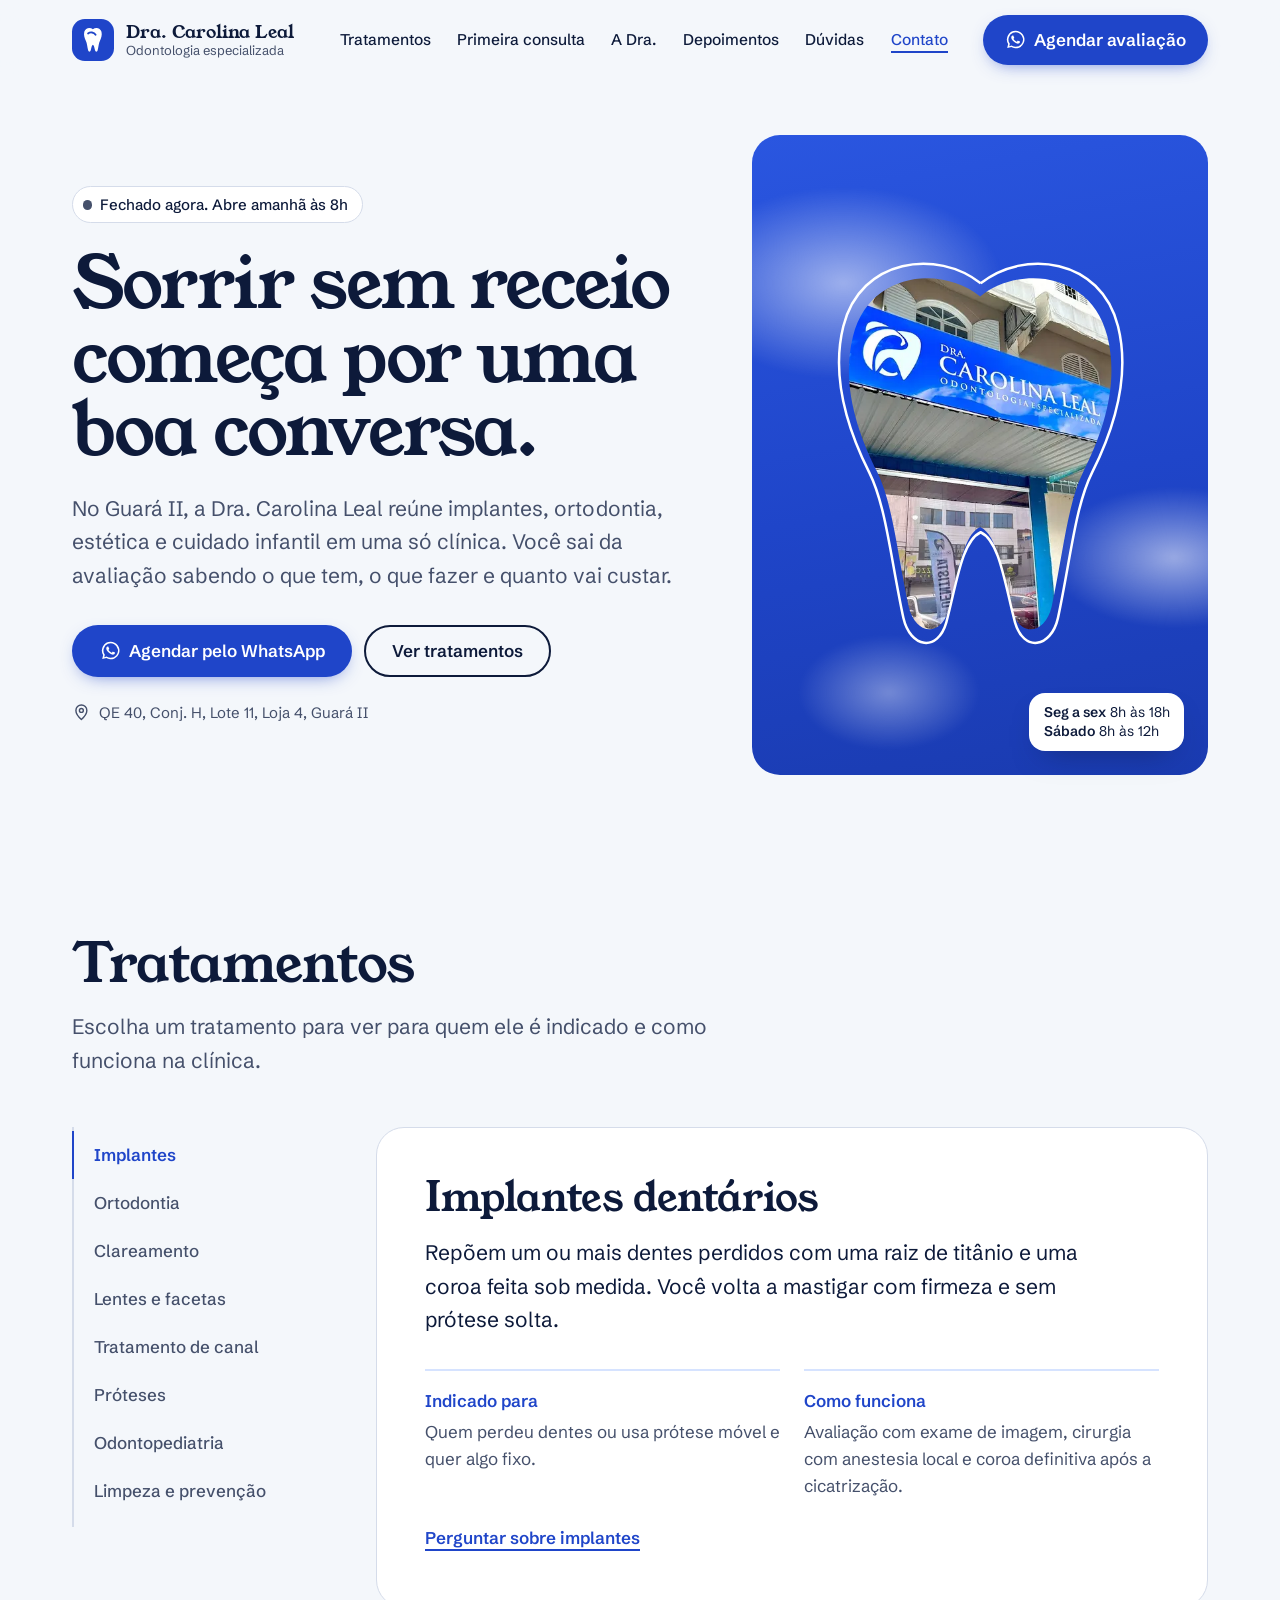
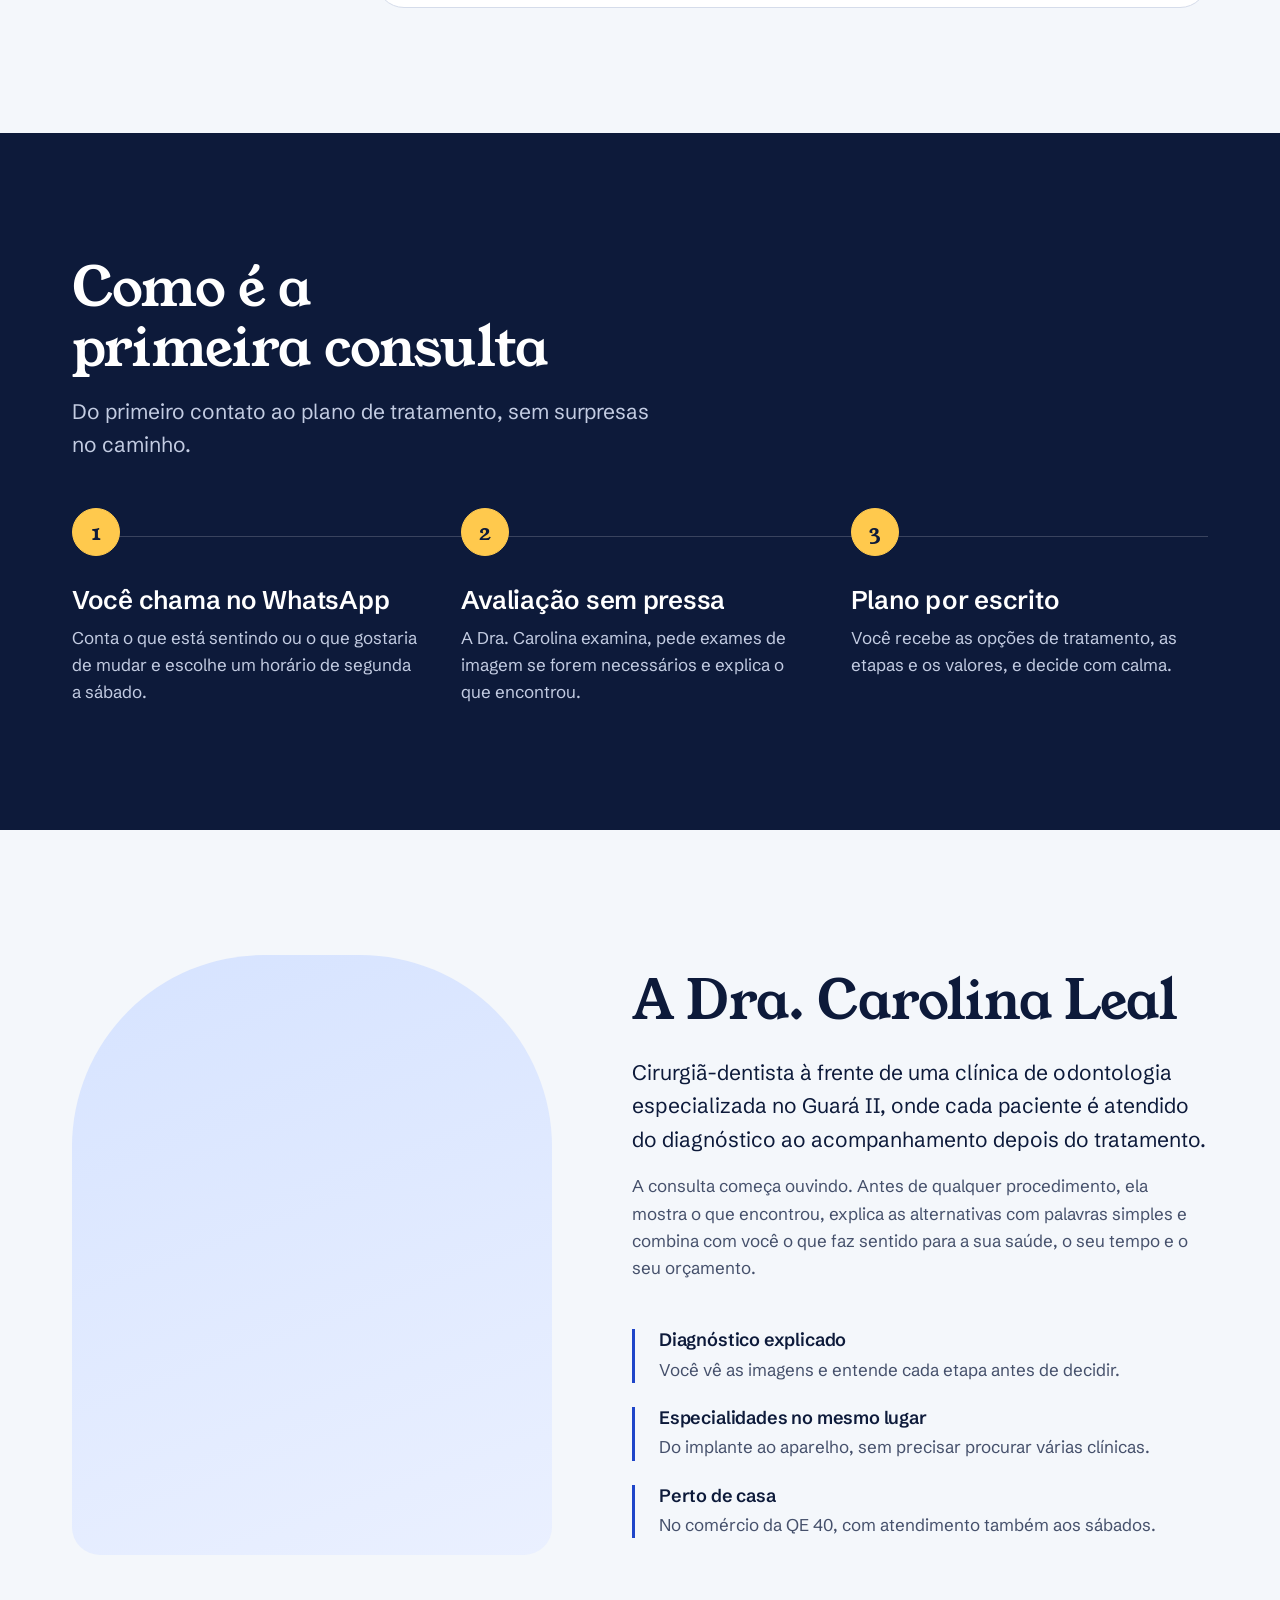
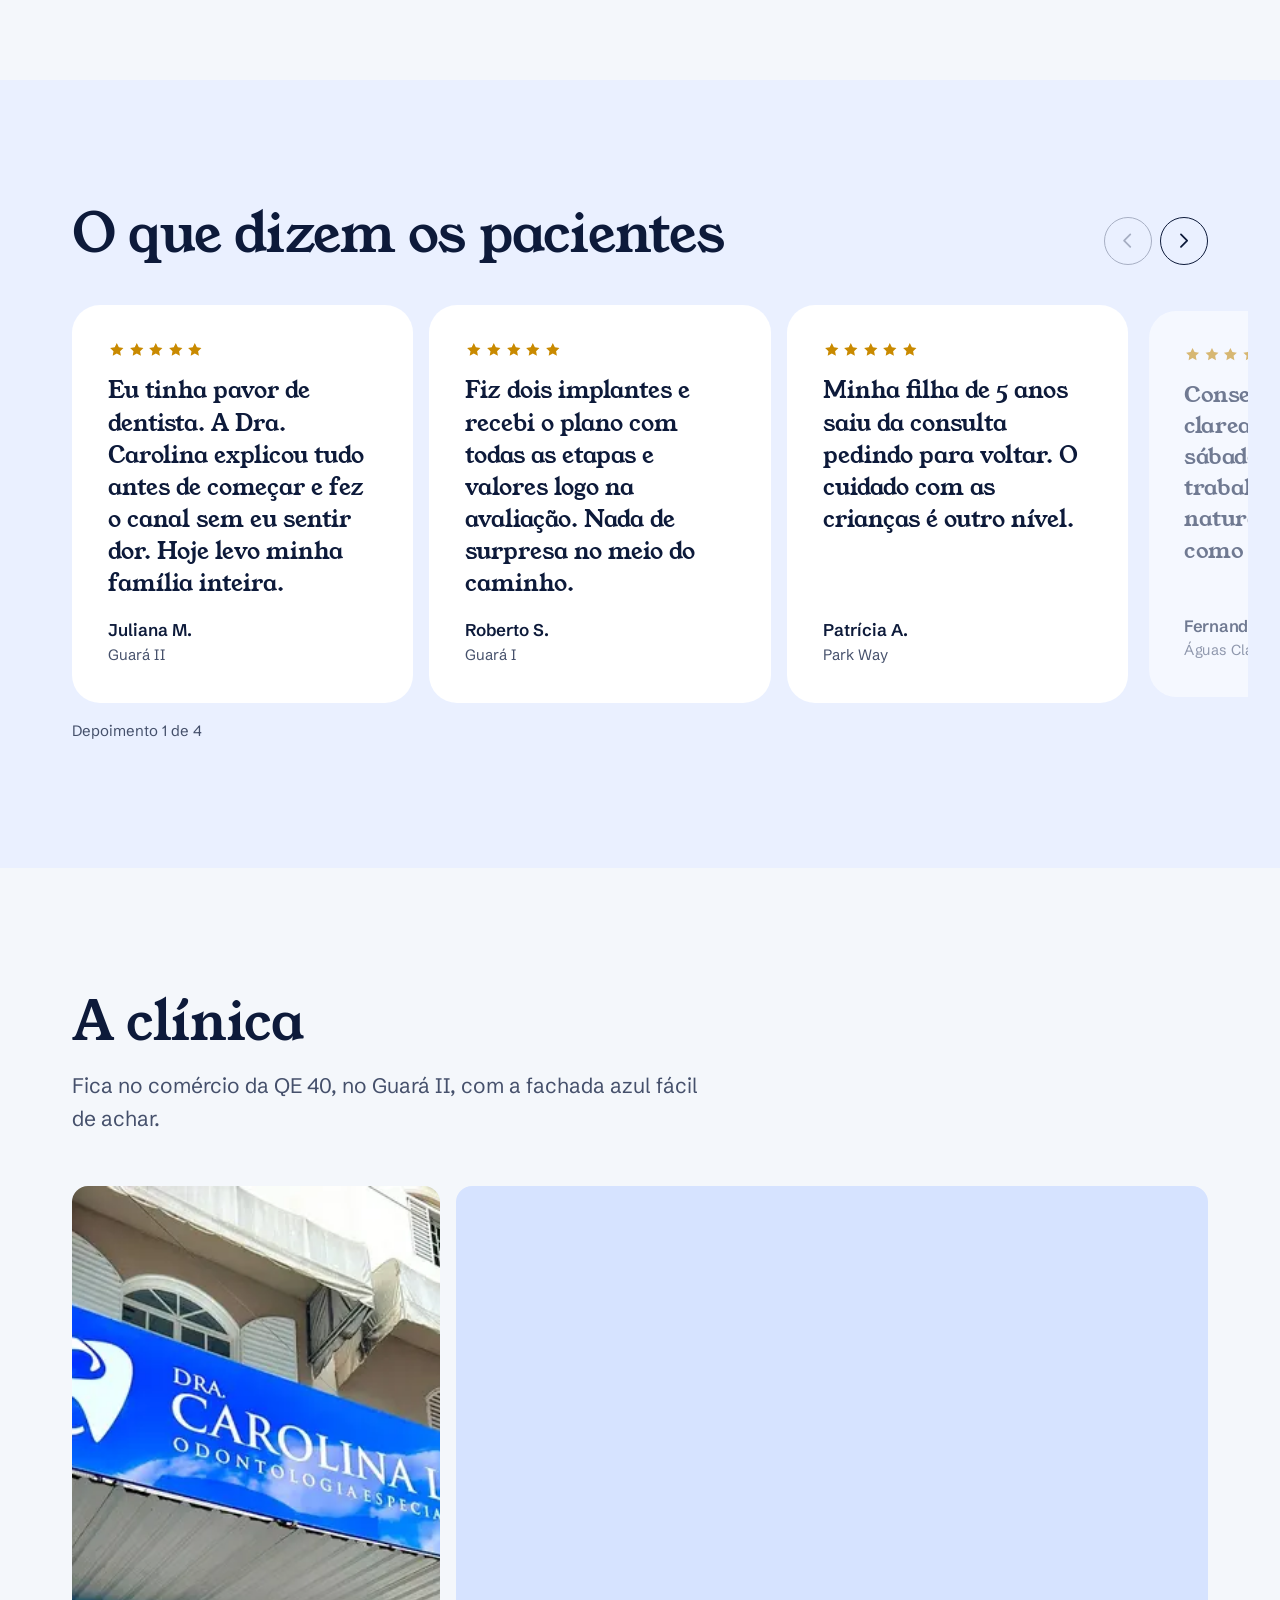
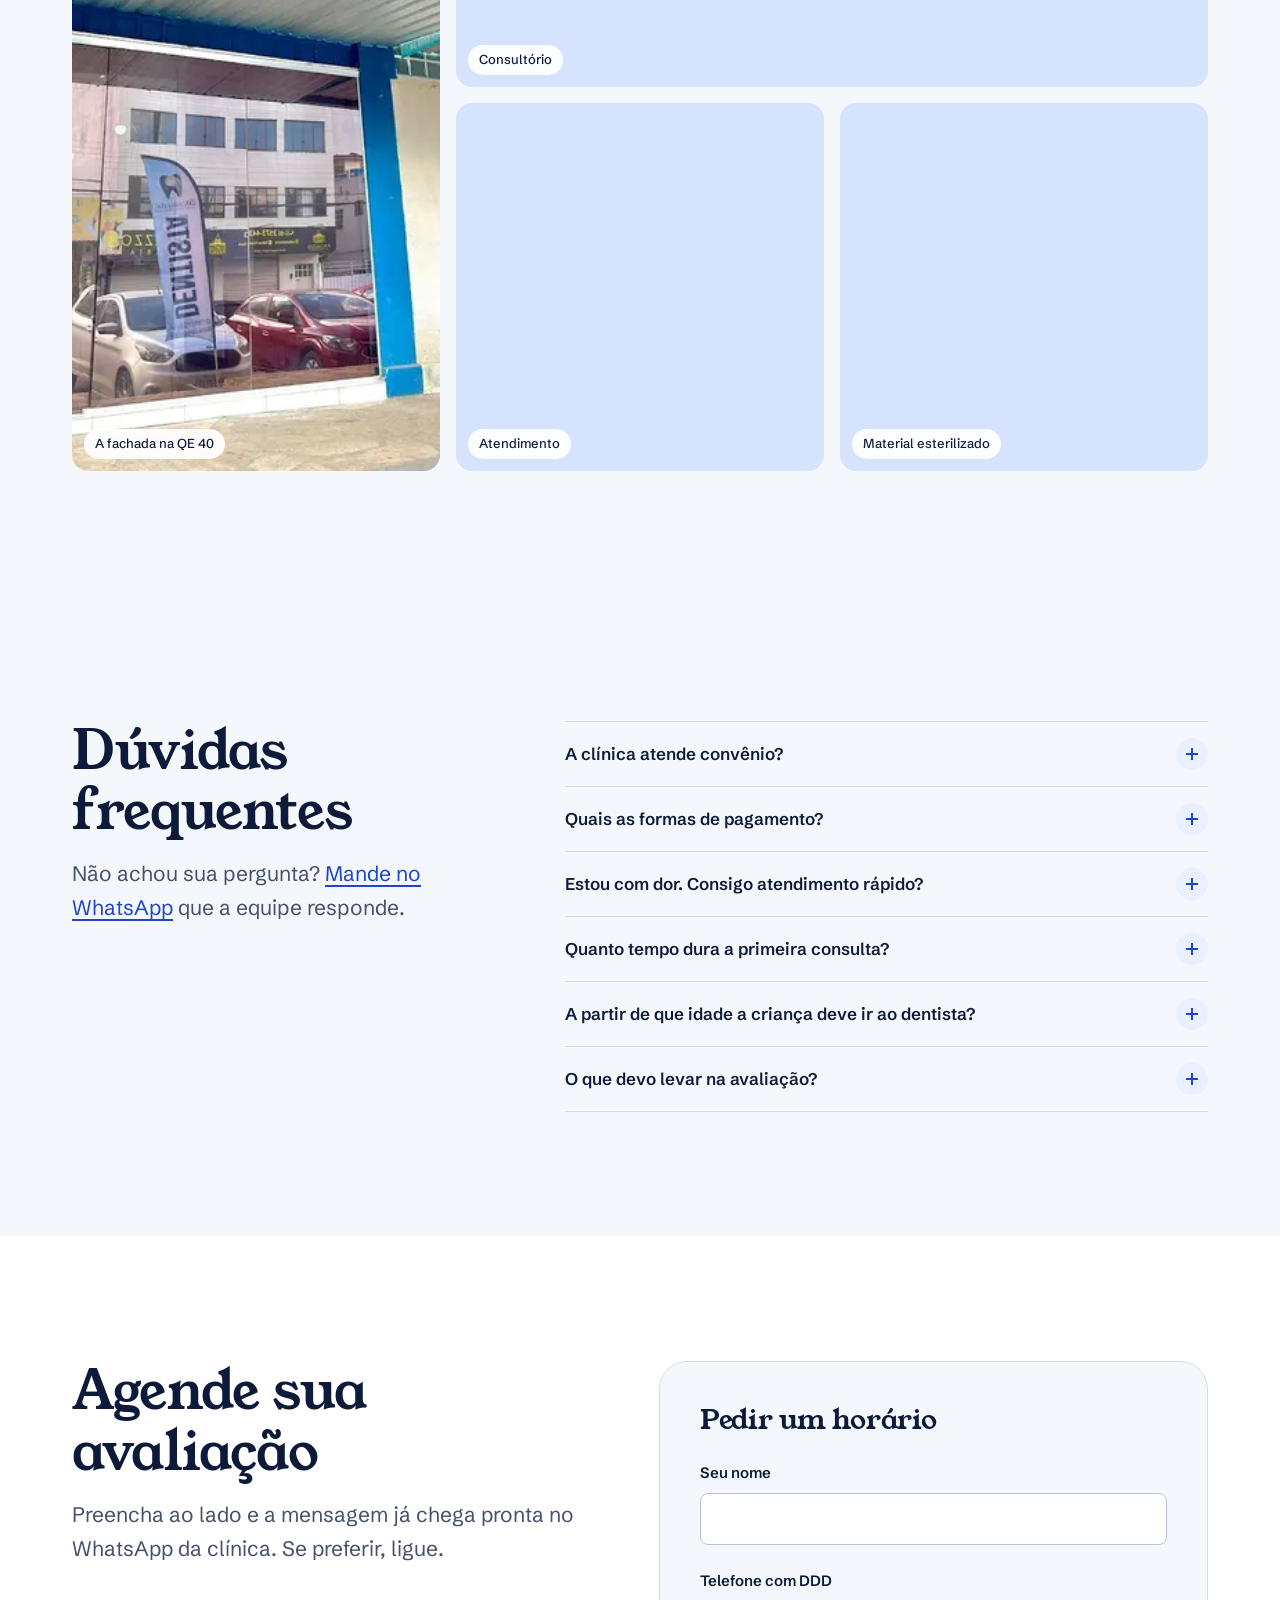
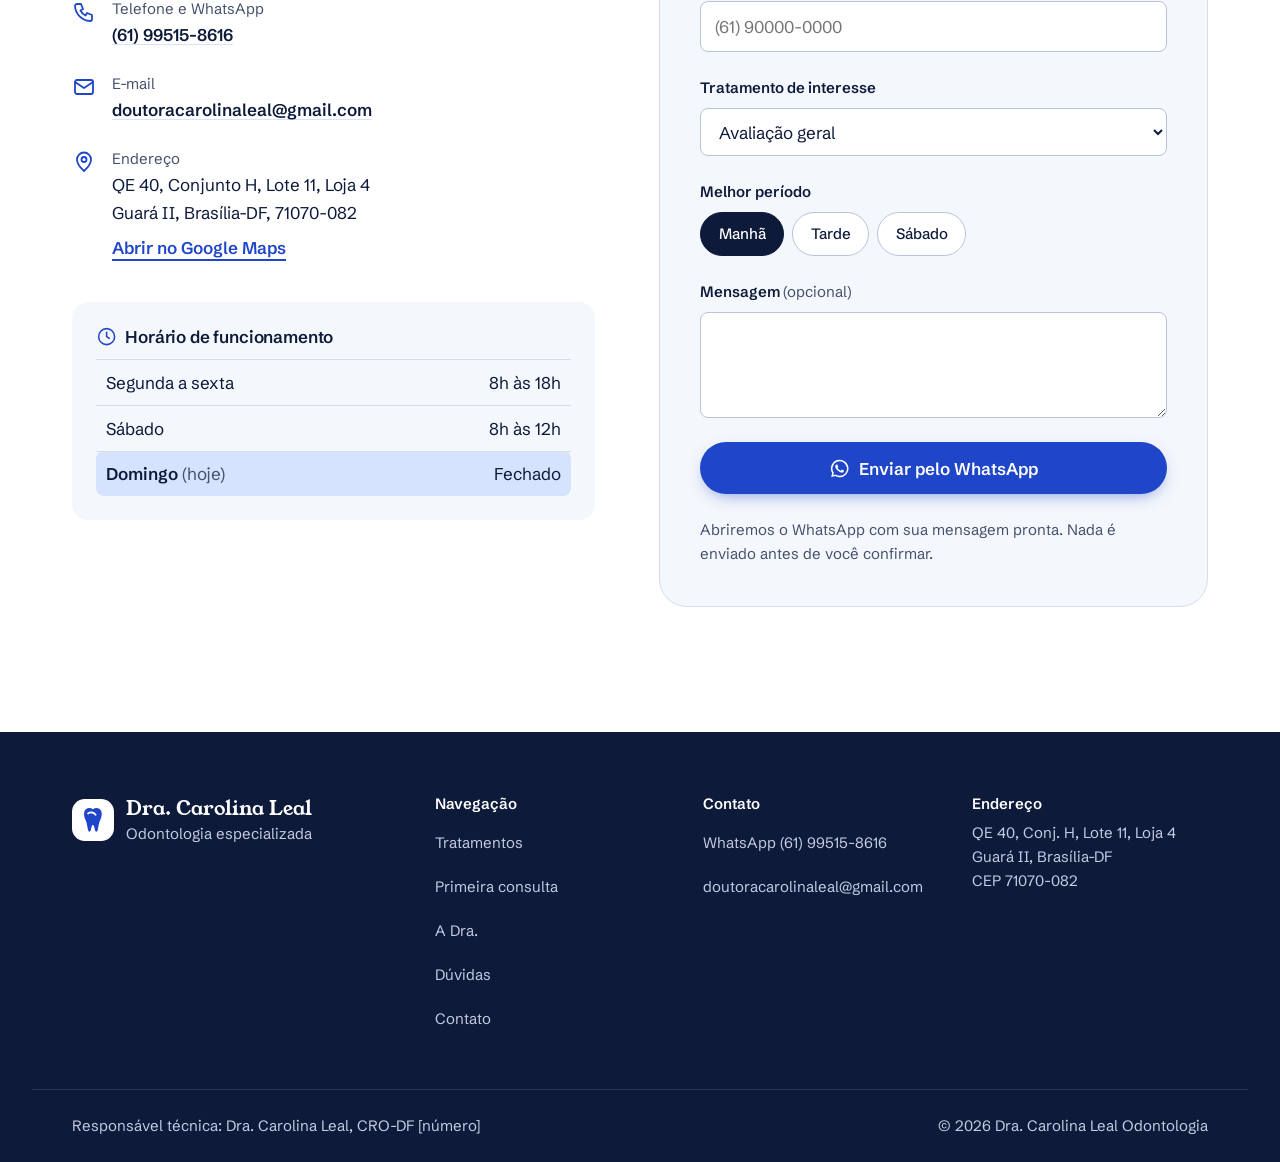
==== commit 02b97cc8: "Site da Dra. Carolina Leal, Odontologia Especializada Substitui o site anterior pelo da clínica no G" ====
--- a/index.html
+++ b/index.html
@@ -3,87 +3,115 @@
 <head>
   <meta charset="utf-8">
   <meta name="viewport" content="width=device-width, initial-scale=1">
-  <title>Dra. Patrícia Moreira · Cirurgiã-Dentista em Samambaia, Brasília</title>
-  <meta name="description" content="Consultório odontológico da Dra. Patrícia Moreira em Samambaia (DF). Clareamento, estética em resina, cirurgias e cuidado para toda a família, com acompanhamento antes e depois do tratamento. Agende pelo WhatsApp.">
-  <meta name="theme-color" content="#2A1F1A">
-  <link rel="canonical" href="https://www.drapatriciamoreira.com.br/">
+  <title>Dra. Carolina Leal · Odontologia Especializada no Guará II, Brasília</title>
+  <meta name="description" content="Clínica odontológica da Dra. Carolina Leal no Guará II (Brasília-DF). Implantes, ortodontia, clareamento, lentes, canal, próteses e odontopediatria. Agende pelo WhatsApp (61) 99515-8616.">
+  <meta name="theme-color" content="#1F45C9">
+  <!-- TROCAR: domínio definitivo -->
+  <link rel="canonical" href="https://www.dracarolinaleal.com.br/">
 
   <!-- Open Graph / redes sociais -->
   <meta property="og:type" content="website">
   <meta property="og:locale" content="pt_BR">
-  <meta property="og:title" content="Dra. Patrícia Moreira · Cirurgiã-Dentista em Samambaia">
-  <meta property="og:description" content="Atendimento atencioso para você e sua família, com acompanhamento do primeiro contato ao pós-tratamento. Agende pelo WhatsApp.">
-  <meta property="og:image" content="assets/img/og-image.jpg">
-  <meta property="og:url" content="https://www.drapatriciamoreira.com.br/">
+  <meta property="og:site_name" content="Dra. Carolina Leal Odontologia">
+  <meta property="og:title" content="Dra. Carolina Leal · Odontologia Especializada no Guará II">
+  <meta property="og:description" content="Do implante ao clareamento, com plano de tratamento claro e atendimento de segunda a sábado. Agende pelo WhatsApp.">
+  <meta property="og:image" content="https://www.dracarolinaleal.com.br/assets/img/og-image.jpg">
+  <meta property="og:url" content="https://www.dracarolinaleal.com.br/">
   <meta name="twitter:card" content="summary_large_image">
 
   <link rel="icon" href="assets/icons/favicon.svg" type="image/svg+xml">
-
-  <!-- Fontes: Fraunces (títulos) + Outfit (texto) -->
+  <link rel="apple-touch-icon" href="assets/icons/favicon.svg">
+
+  <!-- Fontes: Young Serif (títulos) + Schibsted Grotesk (texto) -->
   <link rel="preconnect" href="https://fonts.googleapis.com">
   <link rel="preconnect" href="https://fonts.gstatic.com" crossorigin>
-  <link rel="stylesheet" href="https://fonts.googleapis.com/css2?family=Fraunces:ital,opsz,wght@0,9..144,300..600;1,9..144,300..500&family=Outfit:wght@300;400;500;600&display=swap">
-
-  <link rel="preload" as="image" href="assets/img/dra-patricia-720.webp" imagesrcset="assets/img/dra-patricia-480.webp 480w, assets/img/dra-patricia-720.webp 720w, assets/img/dra-patricia-918.webp 918w" imagesizes="(min-width: 1024px) 40vw, 88vw">
+  <!-- Carregamento sem bloquear a renderização -->
+  <link rel="preload" as="style" href="https://fonts.googleapis.com/css2?family=Schibsted+Grotesk:ital,wght@0,400..700;1,400&family=Young+Serif&display=swap">
+  <link rel="stylesheet" href="https://fonts.googleapis.com/css2?family=Schibsted+Grotesk:ital,wght@0,400..700;1,400&family=Young+Serif&display=swap" media="print" onload="this.media='all'">
+  <noscript><link rel="stylesheet" href="https://fonts.googleapis.com/css2?family=Schibsted+Grotesk:ital,wght@0,400..700;1,400&family=Young+Serif&display=swap"></noscript>
+
+  <link rel="preload" as="image" href="assets/img/fachada-765.webp" imagesrcset="assets/img/fachada-480.webp 480w, assets/img/fachada-765.webp 765w" imagesizes="(min-width: 1024px) 34vw, 80vw">
   <link rel="stylesheet" href="css/styles.css">
   <script>document.documentElement.classList.add('js');</script>
 
-  <!-- Dados estruturados para o Google (perfil local) -->
+  <!-- Dados estruturados (perfil local no Google) -->
   <script type="application/ld+json">
   {
     "@context": "https://schema.org",
     "@type": "Dentist",
-    "name": "Dra. Patrícia Moreira · Cirurgiã-Dentista",
-    "image": "assets/img/og-image.jpg",
-    "telephone": "+55 61 99287-1031",
+    "name": "Dra. Carolina Leal · Odontologia Especializada",
+    "image": "https://www.dracarolinaleal.com.br/assets/img/og-image.jpg",
+    "url": "https://www.dracarolinaleal.com.br/",
+    "telephone": "+55 61 99515-8616",
+    "email": "doutoracarolinaleal@gmail.com",
     "address": {
       "@type": "PostalAddress",
-      "streetAddress": "QS 122 Conjunto 4 Lote 2 Loja 1",
-      "addressLocality": "Samambaia, Brasília",
+      "streetAddress": "QE 40, Conjunto H, Lote 11, Loja 4",
+      "addressLocality": "Guará II, Brasília",
       "addressRegion": "DF",
-      "postalCode": "72304-525",
+      "postalCode": "71070-082",
       "addressCountry": "BR"
     },
-    "sameAs": ["https://www.instagram.com/drapatriciamoreiradentista/"],
     "openingHoursSpecification": [
-      {"@type": "OpeningHoursSpecification", "dayOfWeek": ["Monday", "Wednesday", "Friday"], "opens": "08:00", "closes": "21:00"},
-      {"@type": "OpeningHoursSpecification", "dayOfWeek": ["Tuesday", "Thursday", "Saturday"], "opens": "08:00", "closes": "18:00"}
+      {"@type": "OpeningHoursSpecification", "dayOfWeek": ["Monday", "Tuesday", "Wednesday", "Thursday", "Friday"], "opens": "08:00", "closes": "18:00"},
+      {"@type": "OpeningHoursSpecification", "dayOfWeek": "Saturday", "opens": "08:00", "closes": "12:00"}
     ]
   }
   </script>
 </head>
 <body>
+  <!-- Sprite de ícones (usados com <use href="#i-...">) -->
+  <svg width="0" height="0" style="position:absolute" aria-hidden="true" focusable="false">
+    <symbol id="i-whatsapp" viewBox="0 0 24 24"><path fill="currentColor" d="M12.04 2a9.9 9.9 0 0 0-8.47 15.02L2.5 21.5l4.6-1.05A9.9 9.9 0 1 0 12.04 2Zm0 18.1a8.2 8.2 0 0 1-4.18-1.15l-.3-.18-2.73.62.64-2.65-.2-.32a8.2 8.2 0 1 1 6.77 3.68Zm4.5-6.14c-.25-.12-1.46-.72-1.69-.8-.23-.08-.39-.12-.55.12-.17.25-.64.8-.78.97-.14.16-.29.18-.53.06a6.7 6.7 0 0 1-1.98-1.22 7.4 7.4 0 0 1-1.37-1.7c-.14-.25 0-.38.11-.5.11-.11.25-.29.37-.43.12-.15.16-.25.25-.41.08-.17.04-.31-.02-.43-.06-.13-.55-1.33-.76-1.82-.2-.48-.4-.41-.55-.42h-.47a.9.9 0 0 0-.65.3 2.7 2.7 0 0 0-.85 2.02c0 1.19.87 2.34.99 2.5.12.17 1.71 2.62 4.15 3.67.58.25 1.03.4 1.38.51.58.19 1.11.16 1.53.1.47-.07 1.46-.6 1.66-1.18.2-.58.2-1.07.15-1.18-.06-.1-.22-.16-.47-.29Z"/></symbol>
+    <symbol id="i-phone" viewBox="0 0 24 24"><path fill="none" stroke="currentColor" stroke-width="1.8" stroke-linecap="round" stroke-linejoin="round" d="M5 4h4l2 5-2.5 1.5a11 11 0 0 0 5 5L15 13l5 2v4a2 2 0 0 1-2 2A16 16 0 0 1 3 6a2 2 0 0 1 2-2"/></symbol>
+    <symbol id="i-mail" viewBox="0 0 24 24"><g fill="none" stroke="currentColor" stroke-width="1.8" stroke-linecap="round" stroke-linejoin="round"><rect x="3" y="5" width="18" height="14" rx="2"/><path d="m3 7 9 6 9-6"/></g></symbol>
+    <symbol id="i-pin" viewBox="0 0 24 24"><g fill="none" stroke="currentColor" stroke-width="1.8" stroke-linecap="round" stroke-linejoin="round"><path d="M12 21s-7-6.2-7-11.5a7 7 0 0 1 14 0C19 14.8 12 21 12 21Z"/><circle cx="12" cy="9.5" r="2.5"/></g></symbol>
+    <symbol id="i-clock" viewBox="0 0 24 24"><g fill="none" stroke="currentColor" stroke-width="1.8" stroke-linecap="round"><circle cx="12" cy="12" r="9"/><path d="M12 7v5l3 2"/></g></symbol>
+    <symbol id="i-prev" viewBox="0 0 24 24"><path fill="none" stroke="currentColor" stroke-width="2" stroke-linecap="round" stroke-linejoin="round" d="m15 5-7 7 7 7"/></symbol>
+    <symbol id="i-next" viewBox="0 0 24 24"><path fill="none" stroke="currentColor" stroke-width="2" stroke-linecap="round" stroke-linejoin="round" d="m9 5 7 7-7 7"/></symbol>
+    <symbol id="i-star" viewBox="0 0 24 24"><path fill="currentColor" d="m12 2.8 2.8 5.8 6.3.9-4.6 4.4 1.1 6.3L12 17.2l-5.6 3 1.1-6.3L2.9 9.5l6.3-.9L12 2.8Z"/></symbol>
+    <symbol id="i-plus" viewBox="0 0 24 24"><path fill="none" stroke="currentColor" stroke-width="2" stroke-linecap="round" d="M12 5v14M5 12h14"/></symbol>
+    <!-- Silhueta do dente da marca (viewBox 400x480) -->
+    <symbol id="i-tooth" viewBox="0 0 400 480"><path d="M200 40C150 0 60 10 40 90c-15 60 5 120 30 170 20 40 25 100 40 170 8 35 40 40 50 5 12-45 18-95 40-105 22 10 28 60 40 105 10 35 42 30 50-5 15-70 20-130 40-170 25-50 45-110 30-170C340 10 250 0 200 40Z"/></symbol>
+    <!-- Máscara do dente usada na foto do topo (coordenadas 0 a 1) -->
+    <clipPath id="tooth-clip" clipPathUnits="objectBoundingBox">
+      <path transform="scale(0.0025 0.0020833)" d="M200 40C150 0 60 10 40 90c-15 60 5 120 30 170 20 40 25 100 40 170 8 35 40 40 50 5 12-45 18-95 40-105 22 10 28 60 40 105 10 35 42 30 50-5 15-70 20-130 40-170 25-50 45-110 30-170C340 10 250 0 200 40Z"/>
+    </clipPath>
+  </svg>
+
   <a class="skip-link" href="#conteudo">Pular para o conteúdo</a>
 
   <!-- ============ HEADER ============ -->
   <header class="site-header" data-header>
     <div class="container header-inner">
-      <a class="brand" href="#inicio" aria-label="Dra. Patrícia Moreira, voltar ao início">
-        <svg class="brand-mark" viewBox="0 0 64 64" aria-hidden="true">
-          <g fill="none" stroke="currentColor" stroke-width="3.2" stroke-linecap="round" stroke-linejoin="round">
-            <path d="M18 48V16h12a9 9 0 0 1 0 18H18"/><path d="M34 48V20l6 12 6-12v28"/>
-          </g>
-        </svg>
+      <a class="brand" href="#inicio">
+        <span class="brand-mark" aria-hidden="true">
+          <svg viewBox="0 0 400 480"><use href="#i-tooth"/><path class="brand-swoosh" d="M110 120c40-30 110-25 140 25"/></svg>
+        </span>
         <span class="brand-text">
-          <span class="brand-name">Dra. Patrícia Moreira</span>
-          <span class="brand-role">Cirurgiã-Dentista</span>
+          <span class="brand-name">Dra. Carolina Leal</span>
+          <span class="brand-role">Odontologia especializada</span>
         </span>
       </a>
 
       <button class="menu-toggle" type="button" aria-expanded="false" aria-controls="menu-principal" data-menu-toggle>
         <span class="visually-hidden" data-menu-label>Abrir menu</span>
-        <span class="menu-icon" aria-hidden="true"><span></span><span></span></span>
+        <span class="menu-icon" aria-hidden="true"><span></span><span></span><span></span></span>
       </button>
 
       <nav class="site-nav" id="menu-principal" aria-label="Principal" data-menu>
         <ul class="nav-list">
           <li><a href="#tratamentos">Tratamentos</a></li>
-          <li><a href="#sobre">Sobre</a></li>
-          <li><a href="#resultados">Resultados</a></li>
+          <li><a href="#primeira-consulta">Primeira consulta</a></li>
+          <li><a href="#sobre">A Dra.</a></li>
+          <li><a href="#depoimentos">Depoimentos</a></li>
           <li><a href="#duvidas">Dúvidas</a></li>
           <li><a href="#contato">Contato</a></li>
         </ul>
-        <a class="btn btn-primary nav-cta" href="https://wa.me/5561992871031?text=Ol%C3%A1%2C%20Dra.%20Patr%C3%ADcia!%20Gostaria%20de%20agendar%20uma%20avalia%C3%A7%C3%A3o." target="_blank" rel="noopener">Agendar consulta</a>
+        <a class="btn btn-primary nav-cta" href="https://wa.me/5561995158616?text=Ol%C3%A1%2C%20Dra.%20Carolina!%20Gostaria%20de%20agendar%20uma%20avalia%C3%A7%C3%A3o." target="_blank" rel="noopener">
+          <svg class="icon" aria-hidden="true"><use href="#i-whatsapp"/></svg>
+          Agendar avaliação
+        </a>
       </nav>
     </div>
   </header>
@@ -94,105 +122,183 @@
     <section class="hero" id="inicio" aria-labelledby="hero-title">
       <div class="container hero-grid">
         <div class="hero-copy">
-          <p class="eyebrow">Consultório em Samambaia · Brasília</p>
+          <p class="status" data-status hidden>
+            <span class="status-dot" aria-hidden="true"></span>
+            <span data-status-text></span>
+          </p>
           <h1 class="hero-title" id="hero-title">
-            Cuidado de perto, <em>do primeiro sorriso</em> ao pós&#8209;tratamento.
+            <span class="line"><span>Sorrir sem receio</span></span>
+            <span class="line"><span>começa por uma</span></span>
+            <span class="line"><span>boa conversa.</span></span>
           </h1>
           <p class="hero-lead">
-            Odontologia atenciosa para você e sua família, com explicação clara em cada etapa
-            e acompanhamento que continua depois que você sai da cadeira.
+            No Guará II, a Dra. Carolina Leal reúne implantes, ortodontia, estética e cuidado
+            infantil em uma só clínica. Você sai da avaliação sabendo o que tem, o que fazer
+            e quanto vai custar.
           </p>
           <div class="hero-actions">
-            <a class="btn btn-primary btn-lg" href="https://wa.me/5561992871031?text=Ol%C3%A1%2C%20Dra.%20Patr%C3%ADcia!%20Gostaria%20de%20agendar%20uma%20avalia%C3%A7%C3%A3o." target="_blank" rel="noopener">
-              <svg class="icon" aria-hidden="true" viewBox="0 0 24 24"><use href="#i-whatsapp"/></svg>
+            <a class="btn btn-primary btn-lg" href="https://wa.me/5561995158616?text=Ol%C3%A1%2C%20Dra.%20Carolina!%20Gostaria%20de%20agendar%20uma%20avalia%C3%A7%C3%A3o." target="_blank" rel="noopener">
+              <svg class="icon" aria-hidden="true"><use href="#i-whatsapp"/></svg>
               Agendar pelo WhatsApp
             </a>
-            <a class="btn btn-ghost btn-lg" href="#tratamentos">Conhecer tratamentos</a>
-          </div>
-          <ul class="hero-facts" aria-label="Destaques do atendimento">
-            <li><strong>Até 21h</strong><span>seg, qua e sex</span></li>
-            <li><strong>Sábados</strong><span>das 8h às 18h</span></li>
-            <li><strong>Toda a família</strong><span>do check-up à cirurgia</span></li>
-          </ul>
-        </div>
-
-        <div class="hero-media">
-          <!-- Foto oficial da Dra. Para trocar: substitua os arquivos assets/img/dra-patricia-*.webp -->
-          <figure class="portrait">
-            <img
-              src="assets/img/dra-patricia-720.webp"
-              srcset="assets/img/dra-patricia-480.webp 480w, assets/img/dra-patricia-720.webp 720w, assets/img/dra-patricia-918.webp 918w"
-              sizes="(min-width: 1024px) 40vw, 88vw"
-              width="918" height="1020"
-              alt="Dra. Patrícia Moreira sorrindo, de blazer marrom, em retrato profissional"
+            <a class="btn btn-ghost btn-lg" href="#tratamentos">Ver tratamentos</a>
+          </div>
+          <p class="hero-address">
+            <svg class="icon" aria-hidden="true"><use href="#i-pin"/></svg>
+            QE 40, Conj. H, Lote 11, Loja 4, Guará II
+          </p>
+        </div>
+
+        <!-- Foto real da fachada dentro da silhueta do dente da marca -->
+        <div class="hero-media" aria-hidden="false">
+          <div class="sky" aria-hidden="true">
+            <span class="cloud c1"></span><span class="cloud c2"></span><span class="cloud c3"></span>
+          </div>
+          <figure class="tooth-frame">
+            <img class="tooth-photo"
+              src="assets/img/fachada-765.webp"
+              srcset="assets/img/fachada-480.webp 480w, assets/img/fachada-765.webp 765w"
+              sizes="(min-width: 1024px) 34vw, 80vw"
+              width="765" height="1020"
+              alt="Fachada da clínica, com a placa azul Dra. Carolina Leal Odontologia Especializada"
               fetchpriority="high">
+            <svg class="tooth-outline" viewBox="0 0 400 480" preserveAspectRatio="none" aria-hidden="true">
+              <path pathLength="1" d="M200 40C150 0 60 10 40 90c-15 60 5 120 30 170 20 40 25 100 40 170 8 35 40 40 50 5 12-45 18-95 40-105 22 10 28 60 40 105 10 35 42 30 50-5 15-70 20-130 40-170 25-50 45-110 30-170C340 10 250 0 200 40Z"/>
+            </svg>
           </figure>
-          <span class="hero-seal" aria-hidden="true">
-            <svg viewBox="0 0 120 120">
-              <defs><path id="seal-circle" d="M60,60 m-46,0 a46,46 0 1,1 92,0 a46,46 0 1,1 -92,0"/></defs>
-              <text><textPath href="#seal-circle" textLength="286" lengthAdjust="spacing">cuidado · escuta · confiança ·</textPath></text>
-            </svg>
-          </span>
+          <p class="hero-tag"><strong>Seg a sex</strong> 8h às 18h<br><strong>Sábado</strong> 8h às 12h</p>
         </div>
       </div>
     </section>
 
     <!-- ============ TRATAMENTOS ============ -->
+    <!-- CONFIRMAR: lista de especialidades atendidas. Para incluir/remover, edite o botão (role=tab) e o painel correspondente. -->
     <section class="section treatments" id="tratamentos" aria-labelledby="trat-title">
-      <div class="container treatments-grid">
-        <div class="section-head treatments-head">
-          <p class="eyebrow reveal">Tratamentos</p>
-          <h2 class="section-title reveal" id="trat-title">Do check-up de rotina à <em>cirurgia</em>, no mesmo lugar.</h2>
-          <p class="section-lead reveal">
-            Cada tratamento começa com uma avaliação sem pressa: você entende o que está acontecendo,
-            conhece as opções e decide junto com a Dra.
-          </p>
-          <a class="link-arrow reveal" href="#contato">Quero uma avaliação <span aria-hidden="true">→</span></a>
-        </div>
-
-        <!-- Lista de serviços: edite ou remova itens conforme os atendimentos oferecidos -->
-        <ol class="treatment-list">
-          <li class="treatment reveal">
-            <span class="treatment-num" aria-hidden="true">01</span>
-            <div>
-              <h3>Avaliação e prevenção</h3>
-              <p>Consulta completa, limpeza profissional e orientação para manter a saúde bucal em dia, com retornos programados.</p>
-            </div>
+      <div class="container">
+        <div class="section-head reveal">
+          <h2 class="section-title" id="trat-title">Tratamentos</h2>
+          <p class="section-lead">Escolha um tratamento para ver para quem ele é indicado e como funciona na clínica.</p>
+        </div>
+
+        <div class="tabs" data-tabs>
+          <div class="tab-list" role="tablist" aria-label="Tratamentos" aria-orientation="vertical">
+            <button role="tab" id="tab-implantes" aria-controls="painel-implantes" aria-selected="true">Implantes</button>
+            <button role="tab" id="tab-orto" aria-controls="painel-orto" aria-selected="false" tabindex="-1">Ortodontia</button>
+            <button role="tab" id="tab-clareamento" aria-controls="painel-clareamento" aria-selected="false" tabindex="-1">Clareamento</button>
+            <button role="tab" id="tab-lentes" aria-controls="painel-lentes" aria-selected="false" tabindex="-1">Lentes e facetas</button>
+            <button role="tab" id="tab-canal" aria-controls="painel-canal" aria-selected="false" tabindex="-1">Tratamento de canal</button>
+            <button role="tab" id="tab-protese" aria-controls="painel-protese" aria-selected="false" tabindex="-1">Próteses</button>
+            <button role="tab" id="tab-kids" aria-controls="painel-kids" aria-selected="false" tabindex="-1">Odontopediatria</button>
+            <button role="tab" id="tab-prevencao" aria-controls="painel-prevencao" aria-selected="false" tabindex="-1">Limpeza e prevenção</button>
+          </div>
+
+          <div class="tab-panels">
+            <div class="tab-panel" role="tabpanel" id="painel-implantes" aria-labelledby="tab-implantes" tabindex="0">
+              <h3>Implantes dentários</h3>
+              <p class="panel-lead">Repõem um ou mais dentes perdidos com uma raiz de titânio e uma coroa feita sob medida. Você volta a mastigar com firmeza e sem prótese solta.</p>
+              <dl class="panel-facts">
+                <div><dt>Indicado para</dt><dd>Quem perdeu dentes ou usa prótese móvel e quer algo fixo.</dd></div>
+                <div><dt>Como funciona</dt><dd>Avaliação com exame de imagem, cirurgia com anestesia local e coroa definitiva após a cicatrização.</dd></div>
+              </dl>
+              <a class="text-link" href="https://wa.me/5561995158616?text=Ol%C3%A1!%20Quero%20saber%20mais%20sobre%20implantes." target="_blank" rel="noopener">Perguntar sobre implantes</a>
+            </div>
+
+            <div class="tab-panel" role="tabpanel" id="painel-orto" aria-labelledby="tab-orto" tabindex="0" hidden>
+              <h3>Ortodontia</h3>
+              <p class="panel-lead">Aparelhos fixos e alinhadores transparentes para corrigir dentes tortos, espaços e a forma como a boca fecha.</p>
+              <dl class="panel-facts">
+                <div><dt>Indicado para</dt><dd>Crianças, adolescentes e adultos, em qualquer fase da vida.</dd></div>
+                <div><dt>Como funciona</dt><dd>Documentação ortodôntica, plano com tempo estimado e manutenções mensais.</dd></div>
+              </dl>
+              <a class="text-link" href="https://wa.me/5561995158616?text=Ol%C3%A1!%20Quero%20saber%20mais%20sobre%20ortodontia." target="_blank" rel="noopener">Perguntar sobre ortodontia</a>
+            </div>
+
+            <div class="tab-panel" role="tabpanel" id="painel-clareamento" aria-labelledby="tab-clareamento" tabindex="0" hidden>
+              <h3>Clareamento dental</h3>
+              <p class="panel-lead">Dentes mais claros com acompanhamento profissional, no consultório, em casa com moldeira ou combinando os dois.</p>
+              <dl class="panel-facts">
+                <div><dt>Indicado para</dt><dd>Quem tem dentes saudáveis e se incomoda com o tom amarelado.</dd></div>
+                <div><dt>Como funciona</dt><dd>Avaliação da sensibilidade, escolha do protocolo e retornos para conferir a cor.</dd></div>
+              </dl>
+              <a class="text-link" href="https://wa.me/5561995158616?text=Ol%C3%A1!%20Quero%20saber%20mais%20sobre%20clareamento." target="_blank" rel="noopener">Perguntar sobre clareamento</a>
+            </div>
+
+            <div class="tab-panel" role="tabpanel" id="painel-lentes" aria-labelledby="tab-lentes" tabindex="0" hidden>
+              <h3>Lentes e facetas</h3>
+              <p class="panel-lead">Lâminas de porcelana ou resina que ajustam cor, formato e tamanho dos dentes da frente, com resultado natural.</p>
+              <dl class="panel-facts">
+                <div><dt>Indicado para</dt><dd>Dentes manchados, desgastados, pequenos ou com espaços.</dd></div>
+                <div><dt>Como funciona</dt><dd>Planejamento do sorriso, prova antes da peça final e cimentação.</dd></div>
+              </dl>
+              <a class="text-link" href="https://wa.me/5561995158616?text=Ol%C3%A1!%20Quero%20saber%20mais%20sobre%20lentes%20e%20facetas." target="_blank" rel="noopener">Perguntar sobre lentes</a>
+            </div>
+
+            <div class="tab-panel" role="tabpanel" id="painel-canal" aria-labelledby="tab-canal" tabindex="0" hidden>
+              <h3>Tratamento de canal</h3>
+              <p class="panel-lead">Remove a infecção de dentro do dente e alivia a dor, preservando o dente natural em vez de extraí-lo.</p>
+              <dl class="panel-facts">
+                <div><dt>Indicado para</dt><dd>Dor forte, sensibilidade que não passa ou dente escurecido.</dd></div>
+                <div><dt>Como funciona</dt><dd>Anestesia local, limpeza e selamento dos canais, em uma ou mais sessões.</dd></div>
+              </dl>
+              <a class="text-link" href="https://wa.me/5561995158616?text=Ol%C3%A1!%20Preciso%20de%20atendimento%20para%20canal." target="_blank" rel="noopener">Perguntar sobre canal</a>
+            </div>
+
+            <div class="tab-panel" role="tabpanel" id="painel-protese" aria-labelledby="tab-protese" tabindex="0" hidden>
+              <h3>Próteses</h3>
+              <p class="panel-lead">Coroas, pontes e dentaduras feitas sob medida para devolver a mastigação e a aparência do sorriso.</p>
+              <dl class="panel-facts">
+                <div><dt>Indicado para</dt><dd>Dentes muito destruídos ou perdidos, quando o implante não é a melhor opção.</dd></div>
+                <div><dt>Como funciona</dt><dd>Moldagem, provas para ajustar conforto e cor, e entrega com orientações de uso.</dd></div>
+              </dl>
+              <a class="text-link" href="https://wa.me/5561995158616?text=Ol%C3%A1!%20Quero%20saber%20mais%20sobre%20pr%C3%B3teses." target="_blank" rel="noopener">Perguntar sobre próteses</a>
+            </div>
+
+            <div class="tab-panel" role="tabpanel" id="painel-kids" aria-labelledby="tab-kids" tabindex="0" hidden>
+              <h3>Odontopediatria</h3>
+              <p class="panel-lead">Consultas pensadas para crianças, com tempo para adaptação e linguagem que elas entendem.</p>
+              <dl class="panel-facts">
+                <div><dt>Indicado para</dt><dd>Bebês a partir do primeiro dente, crianças e pré-adolescentes.</dd></div>
+                <div><dt>Como funciona</dt><dd>Primeira visita de ambientação, prevenção com flúor e orientação aos pais.</dd></div>
+              </dl>
+              <a class="text-link" href="https://wa.me/5561995158616?text=Ol%C3%A1!%20Quero%20agendar%20uma%20consulta%20para%20meu%20filho(a)." target="_blank" rel="noopener">Agendar para uma criança</a>
+            </div>
+
+            <div class="tab-panel" role="tabpanel" id="painel-prevencao" aria-labelledby="tab-prevencao" tabindex="0" hidden>
+              <h3>Limpeza e prevenção</h3>
+              <p class="panel-lead">Limpeza profissional, tratamento da gengiva e revisões periódicas para evitar problemas maiores.</p>
+              <dl class="panel-facts">
+                <div><dt>Indicado para</dt><dd>Todo mundo, a cada seis meses, e quem tem gengiva que sangra.</dd></div>
+                <div><dt>Como funciona</dt><dd>Exame clínico, remoção de tártaro, polimento e orientação de escovação.</dd></div>
+              </dl>
+              <a class="text-link" href="https://wa.me/5561995158616?text=Ol%C3%A1!%20Quero%20agendar%20uma%20limpeza." target="_blank" rel="noopener">Agendar uma limpeza</a>
+            </div>
+          </div>
+        </div>
+      </div>
+    </section>
+
+    <!-- ============ PRIMEIRA CONSULTA (sequência real, por isso numerada) ============ -->
+    <section class="section steps" id="primeira-consulta" aria-labelledby="steps-title">
+      <div class="container">
+        <div class="section-head reveal">
+          <h2 class="section-title" id="steps-title">Como é a primeira consulta</h2>
+          <p class="section-lead">Do primeiro contato ao plano de tratamento, sem surpresas no caminho.</p>
+        </div>
+        <ol class="step-list" data-steps>
+          <li class="step reveal">
+            <span class="step-num" aria-hidden="true">1</span>
+            <h3>Você chama no WhatsApp</h3>
+            <p>Conta o que está sentindo ou o que gostaria de mudar e escolhe um horário de segunda a sábado.</p>
           </li>
-          <li class="treatment reveal">
-            <span class="treatment-num" aria-hidden="true">02</span>
-            <div>
-              <h3>Clareamento dental</h3>
-              <p>Dentes mais claros de forma segura e controlada, com protocolo indicado para a sua sensibilidade e rotina.</p>
-            </div>
+          <li class="step reveal">
+            <span class="step-num" aria-hidden="true">2</span>
+            <h3>Avaliação sem pressa</h3>
+            <p>A Dra. Carolina examina, pede exames de imagem se forem necessários e explica o que encontrou.</p>
           </li>
-          <li class="treatment reveal">
-            <span class="treatment-num" aria-hidden="true">03</span>
-            <div>
-              <h3>Estética em resina</h3>
-              <p>Restaurações e facetas em resina para corrigir cor, forma e pequenas fraturas, preservando o máximo do seu dente.</p>
-            </div>
-          </li>
-          <li class="treatment reveal">
-            <span class="treatment-num" aria-hidden="true">04</span>
-            <div>
-              <h3>Cirurgias e extração de sisos</h3>
-              <p>Procedimentos com planejamento, explicação de cada passo e assistência próxima no pós-operatório.</p>
-            </div>
-          </li>
-          <li class="treatment reveal">
-            <span class="treatment-num" aria-hidden="true">05</span>
-            <div>
-              <h3>Tratamento de canal</h3>
-              <p>Alívio da dor e preservação do dente natural, com conforto e orientação clara sobre a recuperação.</p>
-            </div>
-          </li>
-          <li class="treatment reveal">
-            <span class="treatment-num" aria-hidden="true">06</span>
-            <div>
-              <h3>Cuidado para a família</h3>
-              <p>Atendimento de crianças a adultos, para que todos em casa sejam acompanhados pela mesma profissional de confiança.</p>
-            </div>
+          <li class="step reveal">
+            <span class="step-num" aria-hidden="true">3</span>
+            <h3>Plano por escrito</h3>
+            <p>Você recebe as opções de tratamento, as etapas e os valores, e decide com calma.</p>
           </li>
         </ol>
       </div>
@@ -201,209 +307,233 @@
     <!-- ============ SOBRE ============ -->
     <section class="section about" id="sobre" aria-labelledby="sobre-title">
       <div class="container about-grid">
-        <div class="about-intro">
-          <p class="eyebrow eyebrow-light reveal">Sobre a Dra. Patrícia</p>
-          <h2 class="section-title reveal" id="sobre-title">
-            Um consultório onde você é <em>acompanhada</em>, não apenas atendida.
-          </h2>
-        </div>
+        <figure class="about-photo reveal">
+          <!-- TROCAR: foto real da Dra. Carolina (Unsplash provisório) -->
+          <img
+            src="https://images.unsplash.com/photo-1559839734-2b71ea197ec2?auto=format&fit=crop&w=720&h=900&q=70"
+            srcset="https://images.unsplash.com/photo-1559839734-2b71ea197ec2?auto=format&fit=crop&w=480&h=600&q=70 480w,
+                    https://images.unsplash.com/photo-1559839734-2b71ea197ec2?auto=format&fit=crop&w=720&h=900&q=70 720w"
+            sizes="(min-width: 1024px) 38vw, 90vw"
+            width="720" height="900" loading="lazy" decoding="async"
+            alt="Foto provisória: dentista sorrindo no consultório">
+        </figure>
         <div class="about-body">
+          <h2 class="section-title reveal" id="sobre-title">A Dra. Carolina Leal</h2>
+          <!-- CONFIRMAR: formação, especializações e CRO -->
           <p class="about-lead reveal">
-            A Dra. Patrícia Moreira é cirurgiã-dentista em Samambaia e construiu o consultório
-            em torno de uma ideia simples: o paciente precisa se sentir seguro antes, durante e depois do tratamento.
+            Cirurgiã-dentista à frente de uma clínica de odontologia especializada no Guará II,
+            onde cada paciente é atendido do diagnóstico ao acompanhamento depois do tratamento.
           </p>
           <p class="reveal">
-            Por isso, cada atendimento começa com conversa. Ela explica o diagnóstico com calma, mostra as alternativas
-            e só segue quando você se sente confortável. Depois do procedimento, o contato continua, com orientações
-            e acompanhamento para tirar dúvidas e garantir uma boa recuperação.
+            A consulta começa ouvindo. Antes de qualquer procedimento, ela mostra o que encontrou,
+            explica as alternativas com palavras simples e combina com você o que faz sentido para
+            a sua saúde, o seu tempo e o seu orçamento.
           </p>
-          <!-- Para adicionar formação/especializações, inclua novos itens nesta lista -->
-          <ul class="principles">
-            <li class="reveal">
-              <span class="principle-icon" aria-hidden="true"><svg viewBox="0 0 24 24"><use href="#i-ear"/></svg></span>
-              <div><h3>Escuta antes de tudo</h3><p>Seu histórico, seus medos e suas expectativas fazem parte do plano.</p></div>
-            </li>
-            <li class="reveal">
-              <span class="principle-icon" aria-hidden="true"><svg viewBox="0 0 24 24"><use href="#i-heart"/></svg></span>
-              <div><h3>Pós-tratamento presente</h3><p>Assistência próxima depois de cirurgias e procedimentos.</p></div>
-            </li>
-            <li class="reveal">
-              <span class="principle-icon" aria-hidden="true"><svg viewBox="0 0 24 24"><use href="#i-clock"/></svg></span>
-              <div><h3>Horários que cabem na rotina</h3><p>Atendimento até as 21h em três dias da semana e aos sábados.</p></div>
-            </li>
+          <ul class="values">
+            <li class="reveal"><h3>Diagnóstico explicado</h3><p>Você vê as imagens e entende cada etapa antes de decidir.</p></li>
+            <li class="reveal"><h3>Especialidades no mesmo lugar</h3><p>Do implante ao aparelho, sem precisar procurar várias clínicas.</p></li>
+            <li class="reveal"><h3>Perto de casa</h3><p>No comércio da QE 40, com atendimento também aos sábados.</p></li>
           </ul>
         </div>
       </div>
     </section>
 
-    <!-- ============ RESULTADOS (ANTES/DEPOIS) ============ -->
-    <section class="section results" id="resultados" aria-labelledby="result-title">
-      <div class="container results-grid">
-        <div class="results-copy">
-          <p class="eyebrow reveal">Resultados reais</p>
-          <h2 class="section-title reveal" id="result-title">A diferença que um <em>sorriso</em> mais claro faz.</h2>
-          <p class="section-lead reveal">
-            Caso de paciente do consultório. Arraste o controle para comparar o antes e o depois.
-            Cada resultado depende da avaliação individual de cada sorriso.
-          </p>
-          <a class="btn btn-ghost reveal" href="https://www.instagram.com/drapatriciamoreiradentista/" target="_blank" rel="noopener">
-            <svg class="icon" aria-hidden="true" viewBox="0 0 24 24"><use href="#i-instagram"/></svg>
-            Ver mais casos no Instagram
-          </a>
-        </div>
-
-        <!-- Comparador antes/depois. Para trocar o caso, substitua assets/img/antes.webp e depois.webp (mesmo enquadramento) -->
-        <div class="compare reveal" data-compare style="--pos: 50%">
-          <img class="compare-img" src="assets/img/depois.webp" width="574" height="280" loading="lazy" alt="Depois: dentes mais claros e uniformes após o tratamento">
-          <div class="compare-before">
-            <img class="compare-img" src="assets/img/antes.webp" width="574" height="280" loading="lazy" alt="Antes: dentes amarelados antes do tratamento">
-          </div>
-          <span class="compare-tag compare-tag-before" aria-hidden="true">Antes</span>
-          <span class="compare-tag compare-tag-after" aria-hidden="true">Depois</span>
-          <span class="compare-handle" aria-hidden="true"></span>
-          <label class="visually-hidden" for="compare-range">Comparar antes e depois</label>
-          <input class="compare-range" id="compare-range" type="range" min="0" max="100" value="50" data-compare-range>
-        </div>
-      </div>
-    </section>
-
-    <!-- ============ HORÁRIOS E LOCALIZAÇÃO ============ -->
-    <section class="section visit" id="horarios" aria-labelledby="visit-title">
-      <div class="container visit-grid">
-        <div class="visit-copy">
-          <p class="eyebrow reveal">Horários e endereço</p>
-          <h2 class="section-title reveal" id="visit-title">Perto de você, <em>inclusive à noite</em>.</h2>
-          <p class="open-status reveal" data-open-status aria-live="polite"></p>
-          <address class="visit-address reveal">
-            QS 122, Conjunto 4, Lote 2, Loja 1<br>
-            Samambaia, Brasília · DF<br>
-            CEP 72304-525
-          </address>
-          <div class="visit-actions reveal">
-            <a class="btn btn-primary" href="https://www.google.com/maps/dir/?api=1&amp;destination=QS+122+Conjunto+4+Lote+2+Loja+1+Samambaia+Bras%C3%ADlia+DF+72304-525" target="_blank" rel="noopener">
-              <svg class="icon" aria-hidden="true" viewBox="0 0 24 24"><use href="#i-pin"/></svg>
-              Como chegar
-            </a>
-            <a class="btn btn-ghost" href="tel:+5561992871031">
-              <svg class="icon" aria-hidden="true" viewBox="0 0 24 24"><use href="#i-phone"/></svg>
-              (61) 99287-1031
-            </a>
-          </div>
-        </div>
-
-        <div class="hours reveal">
-          <h3 class="hours-title">Horário de atendimento</h3>
-          <table class="hours-table">
-            <caption class="visually-hidden">Horários de funcionamento por dia da semana</caption>
-            <tbody>
-              <tr data-day="1"><th scope="row">Segunda-feira</th><td>08:00 – 21:00</td></tr>
-              <tr data-day="2"><th scope="row">Terça-feira</th><td>08:00 – 18:00</td></tr>
-              <tr data-day="3"><th scope="row">Quarta-feira</th><td>08:00 – 21:00</td></tr>
-              <tr data-day="4"><th scope="row">Quinta-feira</th><td>08:00 – 18:00</td></tr>
-              <tr data-day="5"><th scope="row">Sexta-feira</th><td>08:00 – 21:00</td></tr>
-              <tr data-day="6"><th scope="row">Sábado</th><td>08:00 – 18:00</td></tr>
-              <tr data-day="0"><th scope="row">Domingo</th><td>Fechado</td></tr>
-            </tbody>
-          </table>
+    <!-- ============ DEPOIMENTOS ============ -->
+    <!-- TROCAR: depoimentos de exemplo. Substitua por avaliações reais (ex.: Google), com autorização dos pacientes. -->
+    <section class="section testimonials" id="depoimentos" aria-labelledby="dep-title">
+      <div class="container">
+        <div class="testimonials-head">
+          <h2 class="section-title reveal" id="dep-title">O que dizem os pacientes</h2>
+          <div class="carousel-controls">
+            <button class="round-btn" type="button" data-carousel-prev aria-label="Depoimento anterior"><svg class="icon" aria-hidden="true"><use href="#i-prev"/></svg></button>
+            <button class="round-btn" type="button" data-carousel-next aria-label="Próximo depoimento"><svg class="icon" aria-hidden="true"><use href="#i-next"/></svg></button>
+          </div>
+        </div>
+
+        <div class="carousel" data-carousel>
+          <ul class="carousel-track" data-carousel-track tabindex="0" aria-label="Depoimentos, role para o lado para ver mais">
+            <li class="quote">
+              <div class="stars" role="img" aria-label="5 de 5 estrelas"><svg aria-hidden="true"><use href="#i-star"/></svg><svg aria-hidden="true"><use href="#i-star"/></svg><svg aria-hidden="true"><use href="#i-star"/></svg><svg aria-hidden="true"><use href="#i-star"/></svg><svg aria-hidden="true"><use href="#i-star"/></svg></div>
+              <blockquote><p>Eu tinha pavor de dentista. A Dra. Carolina explicou tudo antes de começar e fez o canal sem eu sentir dor. Hoje levo minha família inteira.</p></blockquote>
+              <p class="quote-author">Juliana M. <span>Guará II</span></p>
+            </li>
+            <li class="quote">
+              <div class="stars" role="img" aria-label="5 de 5 estrelas"><svg aria-hidden="true"><use href="#i-star"/></svg><svg aria-hidden="true"><use href="#i-star"/></svg><svg aria-hidden="true"><use href="#i-star"/></svg><svg aria-hidden="true"><use href="#i-star"/></svg><svg aria-hidden="true"><use href="#i-star"/></svg></div>
+              <blockquote><p>Fiz dois implantes e recebi o plano com todas as etapas e valores logo na avaliação. Nada de surpresa no meio do caminho.</p></blockquote>
+              <p class="quote-author">Roberto S. <span>Guará I</span></p>
+            </li>
+            <li class="quote">
+              <div class="stars" role="img" aria-label="5 de 5 estrelas"><svg aria-hidden="true"><use href="#i-star"/></svg><svg aria-hidden="true"><use href="#i-star"/></svg><svg aria-hidden="true"><use href="#i-star"/></svg><svg aria-hidden="true"><use href="#i-star"/></svg><svg aria-hidden="true"><use href="#i-star"/></svg></div>
+              <blockquote><p>Minha filha de 5 anos saiu da consulta pedindo para voltar. O cuidado com as crianças é outro nível.</p></blockquote>
+              <p class="quote-author">Patrícia A. <span>Park Way</span></p>
+            </li>
+            <li class="quote">
+              <div class="stars" role="img" aria-label="5 de 5 estrelas"><svg aria-hidden="true"><use href="#i-star"/></svg><svg aria-hidden="true"><use href="#i-star"/></svg><svg aria-hidden="true"><use href="#i-star"/></svg><svg aria-hidden="true"><use href="#i-star"/></svg><svg aria-hidden="true"><use href="#i-star"/></svg></div>
+              <blockquote><p>Consegui encaixar o clareamento aos sábados, sem faltar no trabalho. Resultado natural, exatamente como combinamos.</p></blockquote>
+              <p class="quote-author">Fernanda L. <span>Águas Claras</span></p>
+            </li>
+          </ul>
+        </div>
+        <p class="carousel-status" aria-live="polite" data-carousel-status></p>
+      </div>
+    </section>
+
+    <!-- ============ O ESPAÇO (galeria) ============ -->
+    <section class="section gallery" id="espaco" aria-labelledby="espaco-title">
+      <div class="container">
+        <div class="section-head reveal">
+          <h2 class="section-title" id="espaco-title">A clínica</h2>
+          <p class="section-lead">Fica no comércio da QE 40, no Guará II, com a fachada azul fácil de achar.</p>
+        </div>
+        <div class="gallery-grid">
+          <figure class="g-item g-tall reveal">
+            <img src="assets/img/fachada-480.webp" width="480" height="640" loading="lazy" decoding="async"
+              alt="Fachada da clínica Dra. Carolina Leal no Guará II">
+            <figcaption>A fachada na QE 40</figcaption>
+          </figure>
+          <!-- TROCAR: fotos reais da recepção e do consultório (Unsplash provisório) -->
+          <figure class="g-item g-wide reveal">
+            <img src="https://images.unsplash.com/photo-1629909613654-28e377c37b09?auto=format&fit=crop&w=900&h=600&q=70"
+              width="900" height="600" loading="lazy" decoding="async"
+              alt="Foto provisória: consultório odontológico com cadeira e equipamentos">
+            <figcaption>Consultório</figcaption>
+          </figure>
+          <figure class="g-item reveal">
+            <img src="https://images.unsplash.com/photo-1606811971618-4486d14f3f99?auto=format&fit=crop&w=600&h=600&q=70"
+              width="600" height="600" loading="lazy" decoding="async"
+              alt="Foto provisória: dentista atendendo uma paciente">
+            <figcaption>Atendimento</figcaption>
+          </figure>
+          <figure class="g-item reveal">
+            <img src="https://images.unsplash.com/photo-1588776814546-1ffcf47267a5?auto=format&fit=crop&w=600&h=600&q=70"
+              width="600" height="600" loading="lazy" decoding="async"
+              alt="Foto provisória: instrumentos odontológicos organizados">
+            <figcaption>Material esterilizado</figcaption>
+          </figure>
         </div>
       </div>
     </section>
 
     <!-- ============ FAQ ============ -->
+    <!-- CONFIRMAR: convênios e formas de pagamento -->
     <section class="section faq" id="duvidas" aria-labelledby="faq-title">
       <div class="container faq-grid">
-        <div class="section-head">
-          <p class="eyebrow reveal">Dúvidas frequentes</p>
-          <h2 class="section-title reveal" id="faq-title">Antes de <em>agendar</em>.</h2>
-          <p class="section-lead reveal">Não encontrou sua pergunta? Mande uma mensagem que a equipe responde.</p>
+        <div class="section-head reveal">
+          <h2 class="section-title" id="faq-title">Dúvidas frequentes</h2>
+          <p class="section-lead">Não achou sua pergunta? <a href="https://wa.me/5561995158616" target="_blank" rel="noopener">Mande no WhatsApp</a> que a equipe responde.</p>
         </div>
         <div class="faq-list">
-          <details class="faq-item reveal">
-            <summary>Como faço para agendar uma consulta?</summary>
-            <div class="faq-answer"><p>O jeito mais rápido é pelo WhatsApp (61) 99287-1031. Você também pode preencher o formulário abaixo: ele abre o WhatsApp com a sua mensagem pronta.</p></div>
+          <details class="reveal">
+            <summary>A clínica atende convênio?<span class="faq-icon" aria-hidden="true"></span></summary>
+            <div class="faq-answer"><p>Os convênios aceitos podem mudar ao longo do ano. Chame no WhatsApp informando o seu plano e a equipe confirma se ele cobre o tratamento que você procura.</p></div>
           </details>
-          <details class="faq-item reveal">
-            <summary>Vocês atendem crianças?</summary>
-            <div class="faq-answer"><p>Sim. O consultório atende a família toda, e muitos pacientes trazem filhos, pais e irmãos para serem acompanhados pela mesma dentista.</p></div>
+          <details class="reveal">
+            <summary>Quais as formas de pagamento?<span class="faq-icon" aria-hidden="true"></span></summary>
+            <div class="faq-answer"><p>Os valores e as opções de pagamento são apresentados junto com o plano de tratamento, depois da avaliação, para que você decida sabendo o custo total.</p></div>
           </details>
-          <details class="faq-item reveal">
-            <summary>Tenho medo de dentista. Como funciona o atendimento?</summary>
-            <div class="faq-answer"><p>Você é ouvido antes de qualquer procedimento. A Dra. explica cada etapa, respeita o seu tempo e combina pausas sempre que precisar.</p></div>
+          <details class="reveal">
+            <summary>Estou com dor. Consigo atendimento rápido?<span class="faq-icon" aria-hidden="true"></span></summary>
+            <div class="faq-answer"><p>Sim. Avise no WhatsApp que é dor ou urgência, e a equipe procura o primeiro horário disponível no mesmo dia ou no seguinte.</p></div>
           </details>
-          <details class="faq-item reveal">
-            <summary>O clareamento deixa os dentes sensíveis?</summary>
-            <div class="faq-answer"><p>Pode haver sensibilidade passageira. Por isso o protocolo é definido depois da avaliação, adaptado ao seu caso, com orientações para minimizar o desconforto.</p></div>
+          <details class="reveal">
+            <summary>Quanto tempo dura a primeira consulta?<span class="faq-icon" aria-hidden="true"></span></summary>
+            <div class="faq-answer"><p>Reserve cerca de uma hora. É tempo para conversar, examinar e explicar o plano sem correria.</p></div>
           </details>
-          <details class="faq-item reveal">
-            <summary>Como é o acompanhamento depois de uma cirurgia?</summary>
-            <div class="faq-answer"><p>Você recebe orientações por escrito e mantém contato direto para tirar dúvidas durante a recuperação, além do retorno agendado para avaliar a cicatrização.</p></div>
+          <details class="reveal">
+            <summary>A partir de que idade a criança deve ir ao dentista?<span class="faq-icon" aria-hidden="true"></span></summary>
+            <div class="faq-answer"><p>A recomendação é a primeira consulta quando nasce o primeiro dente, ou até o primeiro aniversário. Quanto antes, mais tranquila é a adaptação.</p></div>
           </details>
-          <details class="faq-item reveal">
-            <summary>Quais formas de pagamento são aceitas?</summary>
-            <!-- Atualize com as formas de pagamento e convênios aceitos -->
-            <div class="faq-answer"><p>As condições variam conforme o tratamento. Consulte pelo WhatsApp as formas de pagamento e parcelamento disponíveis.</p></div>
+          <details class="reveal">
+            <summary>O que devo levar na avaliação?<span class="faq-icon" aria-hidden="true"></span></summary>
+            <div class="faq-answer"><p>Documento com foto, carteirinha do convênio se tiver, e exames ou radiografias recentes. Se usa algum medicamento, anote o nome.</p></div>
           </details>
         </div>
       </div>
     </section>
 
-    <!-- ============ CONTATO / CTA FINAL ============ -->
+    <!-- ============ CONTATO ============ -->
     <section class="section contact" id="contato" aria-labelledby="contato-title">
       <div class="container contact-grid">
-        <div class="contact-copy">
-          <p class="eyebrow eyebrow-light reveal">Agende sua avaliação</p>
-          <h2 class="section-title reveal" id="contato-title">Seu próximo sorriso começa com <em>uma conversa</em>.</h2>
-          <p class="reveal">Preencha os campos e enviaremos sua mensagem direto para o WhatsApp do consultório. Se preferir, ligue ou chame agora mesmo.</p>
+        <div class="contact-info">
+          <h2 class="section-title reveal" id="contato-title">Agende sua avaliação</h2>
+          <p class="section-lead reveal">Preencha ao lado e a mensagem já chega pronta no WhatsApp da clínica. Se preferir, ligue.</p>
+
           <ul class="contact-list reveal">
-            <li><a href="https://wa.me/5561992871031" target="_blank" rel="noopener"><svg class="icon" aria-hidden="true" viewBox="0 0 24 24"><use href="#i-whatsapp"/></svg>(61) 99287-1031</a></li>
-            <li><a href="https://www.instagram.com/drapatriciamoreiradentista/" target="_blank" rel="noopener"><svg class="icon" aria-hidden="true" viewBox="0 0 24 24"><use href="#i-instagram"/></svg>@drapatriciamoreiradentista</a></li>
+            <li>
+              <svg class="icon" aria-hidden="true"><use href="#i-phone"/></svg>
+              <div><span class="c-label">Telefone e WhatsApp</span><a href="tel:+5561995158616">(61) 99515-8616</a></div>
+            </li>
+            <li>
+              <svg class="icon" aria-hidden="true"><use href="#i-mail"/></svg>
+              <div><span class="c-label">E-mail</span><a href="mailto:doutoracarolinaleal@gmail.com">doutoracarolinaleal@gmail.com</a></div>
+            </li>
+            <li>
+              <svg class="icon" aria-hidden="true"><use href="#i-pin"/></svg>
+              <div><span class="c-label">Endereço</span>
+                <address>QE 40, Conjunto H, Lote 11, Loja 4<br>Guará II, Brasília-DF, 71070-082</address>
+                <a class="text-link" href="https://www.google.com/maps/search/?api=1&query=QE+40+Conjunto+H+Lote+11+Loja+4+Guar%C3%A1+II+Bras%C3%ADlia+DF" target="_blank" rel="noopener">Abrir no Google Maps</a>
+              </div>
+            </li>
           </ul>
-        </div>
-
-        <!-- O formulário não envia dados a um servidor: ele monta a mensagem e abre o WhatsApp (ver js/main.js) -->
-        <form class="contact-form reveal" data-contact-form novalidate>
+
+          <div class="hours reveal">
+            <h3><svg class="icon" aria-hidden="true"><use href="#i-clock"/></svg> Horário de funcionamento</h3>
+            <table>
+              <caption class="visually-hidden">Horário de funcionamento da clínica</caption>
+              <tbody>
+                <tr data-days="1,2,3,4,5"><th scope="row">Segunda a sexta</th><td>8h às 18h</td></tr>
+                <tr data-days="6"><th scope="row">Sábado</th><td>8h às 12h</td></tr>
+                <tr data-days="0"><th scope="row">Domingo</th><td>Fechado</td></tr>
+              </tbody>
+            </table>
+          </div>
+        </div>
+
+        <!-- Formulário: não envia para servidor; monta a mensagem e abre o WhatsApp -->
+        <form class="contact-form reveal" data-form novalidate aria-labelledby="form-title">
+          <h3 id="form-title" class="form-title">Pedir um horário</h3>
           <div class="field">
-            <label for="nome">Nome</label>
-            <input id="nome" name="nome" type="text" autocomplete="name" required>
-            <p class="field-error" id="nome-erro" hidden>Informe seu nome.</p>
+            <label for="nome">Seu nome</label>
+            <input id="nome" name="nome" type="text" autocomplete="name" required aria-describedby="nome-erro">
+            <p class="field-error" id="nome-erro" hidden>Escreva seu nome para a equipe saber com quem fala.</p>
           </div>
           <div class="field">
-            <label for="telefone">Telefone / WhatsApp</label>
-            <input id="telefone" name="telefone" type="tel" inputmode="tel" autocomplete="tel" placeholder="(61) 90000-0000" required>
-            <p class="field-error" id="telefone-erro" hidden>Informe um telefone com DDD.</p>
-          </div>
-          <div class="field-row">
-            <div class="field">
-              <label for="tratamento">Interesse</label>
-              <select id="tratamento" name="tratamento">
-                <option>Avaliação e prevenção</option>
-                <option>Clareamento dental</option>
-                <option>Estética em resina</option>
-                <option>Cirurgia / sisos</option>
-                <option>Tratamento de canal</option>
-                <option>Atendimento infantil</option>
-                <option>Outro</option>
-              </select>
-            </div>
-            <div class="field">
-              <label for="periodo">Melhor período</label>
-              <select id="periodo" name="periodo">
-                <option>Manhã</option>
-                <option>Tarde</option>
-                <option>Noite (seg, qua, sex)</option>
-                <option>Sábado</option>
-              </select>
-            </div>
-          </div>
+            <label for="telefone">Telefone com DDD</label>
+            <input id="telefone" name="telefone" type="tel" inputmode="tel" autocomplete="tel" placeholder="(61) 90000-0000" required aria-describedby="tel-erro">
+            <p class="field-error" id="tel-erro" hidden>Informe um telefone com DDD, como (61) 99999-9999.</p>
+          </div>
+          <div class="field">
+            <label for="tratamento">Tratamento de interesse</label>
+            <select id="tratamento" name="tratamento">
+              <option>Avaliação geral</option>
+              <option>Implantes</option>
+              <option>Ortodontia</option>
+              <option>Clareamento</option>
+              <option>Lentes e facetas</option>
+              <option>Tratamento de canal</option>
+              <option>Próteses</option>
+              <option>Odontopediatria</option>
+              <option>Limpeza e prevenção</option>
+              <option>Estou com dor</option>
+            </select>
+          </div>
+          <fieldset class="field">
+            <legend>Melhor período</legend>
+            <div class="chips">
+              <label class="chip"><input type="radio" name="periodo" value="manhã" checked><span>Manhã</span></label>
+              <label class="chip"><input type="radio" name="periodo" value="tarde"><span>Tarde</span></label>
+              <label class="chip"><input type="radio" name="periodo" value="sábado"><span>Sábado</span></label>
+            </div>
+          </fieldset>
           <div class="field">
             <label for="mensagem">Mensagem <span class="optional">(opcional)</span></label>
             <textarea id="mensagem" name="mensagem" rows="3"></textarea>
           </div>
           <button class="btn btn-primary btn-lg btn-block" type="submit">
-            <svg class="icon" aria-hidden="true" viewBox="0 0 24 24"><use href="#i-whatsapp"/></svg>
+            <svg class="icon" aria-hidden="true"><use href="#i-whatsapp"/></svg>
             Enviar pelo WhatsApp
           </button>
-          <p class="form-note">Ao enviar, o WhatsApp abrirá com sua mensagem pronta.</p>
+          <p class="form-note" data-form-note aria-live="polite">Abriremos o WhatsApp com sua mensagem pronta. Nada é enviado antes de você confirmar.</p>
         </form>
       </div>
     </section>
@@ -413,68 +543,49 @@
   <footer class="site-footer">
     <div class="container footer-grid">
       <div class="footer-brand">
-        <a class="brand" href="#inicio" aria-label="Dra. Patrícia Moreira, voltar ao início">
-          <svg class="brand-mark" viewBox="0 0 64 64" aria-hidden="true">
-            <g fill="none" stroke="currentColor" stroke-width="3.2" stroke-linecap="round" stroke-linejoin="round">
-              <path d="M18 48V16h12a9 9 0 0 1 0 18H18"/><path d="M34 48V20l6 12 6-12v28"/>
-            </g>
-          </svg>
-          <span class="brand-text"><span class="brand-name">Dra. Patrícia Moreira</span><span class="brand-role">Cirurgiã-Dentista</span></span>
-        </a>
-        <p>Odontologia atenciosa para você e sua família, em Samambaia.</p>
-      </div>
-      <nav class="footer-col" aria-label="Rodapé">
+        <span class="brand-mark brand-mark-light" aria-hidden="true">
+          <svg viewBox="0 0 400 480"><use href="#i-tooth"/><path class="brand-swoosh" d="M110 120c40-30 110-25 140 25"/></svg>
+        </span>
+        <p class="footer-name">Dra. Carolina Leal<br><span>Odontologia especializada</span></p>
+      </div>
+
+      <nav aria-label="Rodapé">
         <h2 class="footer-title">Navegação</h2>
         <ul>
           <li><a href="#tratamentos">Tratamentos</a></li>
-          <li><a href="#sobre">Sobre</a></li>
-          <li><a href="#resultados">Resultados</a></li>
+          <li><a href="#primeira-consulta">Primeira consulta</a></li>
+          <li><a href="#sobre">A Dra.</a></li>
           <li><a href="#duvidas">Dúvidas</a></li>
+          <li><a href="#contato">Contato</a></li>
         </ul>
       </nav>
-      <div class="footer-col">
+
+      <div>
         <h2 class="footer-title">Contato</h2>
         <ul>
-          <li><a href="tel:+5561992871031">(61) 99287-1031</a></li>
-          <li><a href="https://wa.me/5561992871031" target="_blank" rel="noopener">WhatsApp</a></li>
-          <li><a href="https://www.instagram.com/drapatriciamoreiradentista/" target="_blank" rel="noopener">Instagram</a></li>
+          <li><a href="https://wa.me/5561995158616" target="_blank" rel="noopener">WhatsApp (61) 99515-8616</a></li>
+          <li><a href="mailto:doutoracarolinaleal@gmail.com">doutoracarolinaleal@gmail.com</a></li>
+          <!-- TROCAR: incluir o @ do Instagram da clínica -->
+          <!-- <li><a href="https://www.instagram.com/SEU_PERFIL/" target="_blank" rel="noopener">Instagram</a></li> -->
         </ul>
       </div>
-      <div class="footer-col">
+
+      <div>
         <h2 class="footer-title">Endereço</h2>
-        <address>QS 122, Conjunto 4, Lote 2, Loja 1<br>Samambaia, Brasília · DF<br>CEP 72304-525</address>
-        <!-- Abre o Google Maps já com a rota até o consultório -->
-        <a class="btn btn-footer" href="https://www.google.com/maps/dir/?api=1&amp;destination=QS+122+Conjunto+4+Lote+2+Loja+1+Samambaia+Bras%C3%ADlia+DF+72304-525" target="_blank" rel="noopener">
-          <svg class="icon" aria-hidden="true" viewBox="0 0 24 24"><use href="#i-pin"/></svg>
-          Como chegar
-        </a>
+        <address>QE 40, Conj. H, Lote 11, Loja 4<br>Guará II, Brasília-DF<br>CEP 71070-082</address>
       </div>
     </div>
     <div class="container footer-bottom">
-      <!-- Número do CRO-DF da responsável técnica (exigência do CFO para publicidade odontológica) -->
-      <p>© <span data-year>2026</span> Dra. Patrícia Moreira · Cirurgiã-Dentista · Responsável técnica: CRO-DF 17048</p>
-      <a class="social" href="https://www.instagram.com/drapatriciamoreiradentista/" target="_blank" rel="noopener" aria-label="Instagram da Dra. Patrícia Moreira">
-        <svg class="icon" aria-hidden="true" viewBox="0 0 24 24"><use href="#i-instagram"/></svg>
-      </a>
+      <!-- CONFIRMAR: número do CRO-DF da responsável técnica (exigido em publicidade odontológica) -->
+      <p>Responsável técnica: Dra. Carolina Leal, CRO-DF [número]</p>
+      <p>© <span data-year>2026</span> Dra. Carolina Leal Odontologia</p>
     </div>
   </footer>
 
-  <!-- Botão flutuante de WhatsApp (visível principalmente no mobile) -->
-  <a class="whatsapp-float" href="https://wa.me/5561992871031?text=Ol%C3%A1%2C%20Dra.%20Patr%C3%ADcia!%20Gostaria%20de%20agendar%20uma%20avalia%C3%A7%C3%A3o." target="_blank" rel="noopener" aria-label="Agendar pelo WhatsApp">
-    <svg aria-hidden="true" viewBox="0 0 24 24"><use href="#i-whatsapp"/></svg>
+  <!-- Botão flutuante do WhatsApp (aparece depois do topo) -->
+  <a class="wa-float" href="https://wa.me/5561995158616?text=Ol%C3%A1%2C%20Dra.%20Carolina!%20Gostaria%20de%20agendar%20uma%20avalia%C3%A7%C3%A3o." target="_blank" rel="noopener" aria-label="Conversar no WhatsApp" data-wa-float>
+    <svg class="icon" aria-hidden="true"><use href="#i-whatsapp"/></svg>
   </a>
-
-  <!-- Sprite de ícones SVG (inline para evitar requisições extras) -->
-  <svg width="0" height="0" style="position:absolute" aria-hidden="true">
-    <symbol id="i-whatsapp" viewBox="0 0 24 24"><path fill="currentColor" d="M12.04 2a9.9 9.9 0 0 0-8.5 15l-1.4 5.1 5.2-1.4A9.9 9.9 0 1 0 12.04 2Zm0 18.1a8.2 8.2 0 0 1-4.2-1.2l-.3-.2-3.1.8.8-3-.2-.3a8.2 8.2 0 1 1 7 3.9Zm4.5-6.1c-.2-.1-1.5-.7-1.7-.8-.2-.1-.4-.1-.6.1l-.8 1c-.1.2-.3.2-.5.1a6.7 6.7 0 0 1-3.3-2.9c-.3-.4.3-.4.8-1.4.1-.2 0-.3 0-.4l-.8-1.8c-.2-.5-.4-.4-.6-.4h-.5a.9.9 0 0 0-.7.3 2.8 2.8 0 0 0-.9 2.1 4.9 4.9 0 0 0 1 2.6 11.2 11.2 0 0 0 4.3 3.8c1.6.7 2.2.7 3 .6a2.6 2.6 0 0 0 1.7-1.2 2.1 2.1 0 0 0 .1-1.2c0-.2-.2-.2-.5-.3Z"/></symbol>
-    <symbol id="i-instagram" viewBox="0 0 24 24"><g fill="none" stroke="currentColor" stroke-width="1.8"><rect x="3" y="3" width="18" height="18" rx="5"/><circle cx="12" cy="12" r="4"/><circle cx="17.5" cy="6.5" r=".6" fill="currentColor"/></g></symbol>
-    <symbol id="i-pin" viewBox="0 0 24 24"><g fill="none" stroke="currentColor" stroke-width="1.8"><path d="M12 21s-7-6.2-7-11.5a7 7 0 0 1 14 0C19 14.8 12 21 12 21Z"/><circle cx="12" cy="9.5" r="2.5"/></g></symbol>
-    <symbol id="i-phone" viewBox="0 0 24 24"><path fill="none" stroke="currentColor" stroke-width="1.8" stroke-linejoin="round" d="M5 3h3.5l1.8 4.5-2.3 1.4a11 11 0 0 0 5.1 5.1l1.4-2.3L19 13.5V17a2 2 0 0 1-2 2A14 14 0 0 1 3 5a2 2 0 0 1 2-2Z"/></symbol>
-    <symbol id="i-ear" viewBox="0 0 24 24"><path fill="none" stroke="currentColor" stroke-width="1.6" stroke-linecap="round" d="M7 9a5 5 0 0 1 10 0c0 3-3 4-3 7a3 3 0 0 1-5.5 1.7M10 9.5a2 2 0 0 1 4 0c0 1.2-1 1.6-1.5 2.5"/></symbol>
-    <symbol id="i-heart" viewBox="0 0 24 24"><path fill="none" stroke="currentColor" stroke-width="1.6" stroke-linejoin="round" d="M12 20s-7.5-4.6-7.5-10A4.3 4.3 0 0 1 12 7.4 4.3 4.3 0 0 1 19.5 10c0 5.4-7.5 10-7.5 10Z"/></symbol>
-    <symbol id="i-clock" viewBox="0 0 24 24"><g fill="none" stroke="currentColor" stroke-width="1.6" stroke-linecap="round"><circle cx="12" cy="12" r="8.5"/><path d="M12 7.5V12l3 2"/></g></symbol>
-    <symbol id="i-google" viewBox="0 0 24 24"><path fill="currentColor" d="M21.6 12.2c0-.7-.1-1.4-.2-2H12v3.8h5.4a4.6 4.6 0 0 1-2 3v2.5h3.2a9.7 9.7 0 0 0 3-7.3ZM12 22c2.7 0 5-.9 6.6-2.4l-3.2-2.5c-.9.6-2 1-3.4 1a6 6 0 0 1-5.6-4.1H3.1v2.6A10 10 0 0 0 12 22Zm-5.6-8a6 6 0 0 1 0-3.9V7.5H3.1a10 10 0 0 0 0 9ZM12 6c1.5 0 2.8.5 3.8 1.5l2.9-2.9A10 10 0 0 0 3.1 7.5L6.4 10A6 6 0 0 1 12 6Z"/></symbol>
-  </svg>
 
   <script src="js/main.js" defer></script>
 </body>
--- a/css/styles.css
+++ b/css/styles.css
@@ -1,46 +1,33 @@
 /* ==========================================================================
-   Dra. Patrícia Moreira · Cirurgiã-Dentista
-   Folha de estilos principal (mobile-first)
-   Índice:
-   1. Design tokens
-   2. Reset e base
-   3. Utilitários e componentes (botões, títulos)
-   4. Header e menu
-   5. Seções (hero → footer)
-   6. Animações de entrada
-   7. Breakpoints (480 / 768 / 1024 / 1280)
-   8. Movimento reduzido
+   Dra. Carolina Leal · Odontologia Especializada
+   Estilos mobile-first. Breakpoints: 480, 768, 1024, 1280px.
    ========================================================================== */
 
-/* 1. DESIGN TOKENS ------------------------------------------------------- */
+/* ---------- 1. Design tokens ---------- */
 :root {
-  /* Cores: paleta quente tirada do retrato e do monograma */
-  --c-linen: #F6F1EA;      /* fundo principal */
-  --c-sand: #E8DED1;       /* blocos alternados */
-  --c-sand-deep: #DCCFBE;  /* bordas e divisores */
-  --c-espresso: #2A1F1A;   /* texto e seções escuras */
-  --c-espresso-2: #3A2C25; /* variação do escuro */
-  --c-muted: #6B5B50;      /* texto secundário (AA sobre linho e areia) */
-  --c-clay: #9A4A33;       /* destaque / CTAs */
-  --c-clay-dark: #7E3A27;  /* hover do destaque */
-  --c-gold: #B8976B;       /* detalhes decorativos */
-  --c-gold-light: #CDB28A; /* detalhes sobre fundo escuro */
-  --c-on-dark: #F1E9DF;    /* texto sobre escuro */
-  --c-on-dark-muted: #D9C9B4;
-  --c-white: #FFFFFF;
+  /* Cores tiradas da fachada: placa cobalto, céu refletido, dente branco */
+  --cobalto: #1F45C9;        /* marca, botões, links */
+  --cobalto-escuro: #16349E; /* hover */
+  --noite: #0D1A3A;          /* texto principal, rodapé */
+  --ardosia: #45506B;        /* texto secundário (contraste 7.6:1 no fundo) */
+  --porcelana: #F4F7FB;      /* fundo da página */
+  --branco: #FFFFFF;
+  --ceu: #D6E3FF;            /* áreas de apoio */
+  --ceu-claro: #EAF0FF;
+  --sol: #FFC94D;            /* "aberto agora" e estrelas */
+  --linha: #D5DCEA;          /* bordas */
+  --erro: #B42318;
 
   /* Tipografia */
-  --f-display: "Fraunces", "Iowan Old Style", Georgia, serif;
-  --f-body: "Outfit", "Segoe UI", system-ui, sans-serif;
-
-  /* Escala fluida (clamp: mínimo, preferido, máximo) */
-  --fs-xs: clamp(0.78rem, 0.76rem + 0.1vw, 0.84rem);
-  --fs-sm: clamp(0.9rem, 0.87rem + 0.15vw, 0.97rem);
-  --fs-base: clamp(1rem, 0.96rem + 0.2vw, 1.09rem);
-  --fs-md: clamp(1.12rem, 1.05rem + 0.35vw, 1.3rem);
-  --fs-lg: clamp(1.35rem, 1.2rem + 0.75vw, 1.75rem);
-  --fs-xl: clamp(2rem, 1.55rem + 2.2vw, 3.3rem);
-  --fs-hero: clamp(2.45rem, 1.7rem + 3.9vw, 4.9rem);
+  --font-display: "Young Serif", Georgia, "Times New Roman", serif;
+  --font-body: "Schibsted Grotesk", "Segoe UI", system-ui, sans-serif;
+
+  --fs-sm: 0.9375rem;
+  --fs-base: 1.0625rem;
+  --fs-md: clamp(1.125rem, 1.05rem + 0.35vw, 1.3125rem);
+  --fs-h3: clamp(1.3125rem, 1.2rem + 0.5vw, 1.625rem);
+  --fs-h2: clamp(2rem, 1.45rem + 2.4vw, 3.375rem);
+  --fs-h1: clamp(2.6rem, 1.6rem + 3.9vw, 4.5rem);
 
   /* Espaçamentos */
   --sp-1: 0.25rem;
@@ -51,554 +38,523 @@
   --sp-6: 2rem;
   --sp-7: 3rem;
   --sp-8: 4rem;
-  --section-y: clamp(4.5rem, 3rem + 7vw, 9rem);
+  --section-y: clamp(4.5rem, 3rem + 6vw, 8.5rem);
   --gutter: clamp(1rem, 0.5rem + 2.5vw, 2.5rem);
-  --container: 76rem;
-
-  /* Formas, sombras e movimento */
-  --radius-sm: 0.5rem;
-  --radius: 1rem;
-  --radius-lg: 1.75rem;
-  --shadow-soft: 0 1px 2px rgb(42 31 26 / 0.06), 0 12px 32px -12px rgb(42 31 26 / 0.22);
+  --max: 76rem;
+
+  /* Formas e movimento */
+  --r-sm: 0.5rem;
+  --r-md: 1rem;
+  --r-lg: 1.75rem;
+  --r-pill: 999px;
   --ease-out: cubic-bezier(0.22, 1, 0.36, 1);
   --dur: 0.35s;
   --header-h: 4.5rem;
 }
 
-/* 2. RESET E BASE -------------------------------------------------------- */
+/* ---------- 2. Base ---------- */
 *, *::before, *::after { box-sizing: border-box; }
-* { margin: 0; }
-html {
-  -webkit-text-size-adjust: 100%;
-  scroll-behavior: smooth;
-  scroll-padding-top: var(--header-h);
-}
+html { -webkit-text-size-adjust: 100%; scroll-behavior: smooth; scroll-padding-top: calc(var(--header-h) + 1rem); }
 body {
-  font-family: var(--f-body);
+  margin: 0;
+  background: var(--porcelana);
+  color: var(--noite);
+  font-family: var(--font-body);
   font-size: var(--fs-base);
-  font-weight: 400;
-  line-height: 1.65;
-  color: var(--c-espresso);
-  background: var(--c-linen);
-  overflow-x: hidden;
+  line-height: 1.6;
+  overflow-x: clip;
   -webkit-font-smoothing: antialiased;
 }
-img, svg { display: block; max-width: 100%; }
-img { height: auto; }
-a { color: inherit; }
-ul, ol { padding: 0; list-style: none; }
+img { display: block; max-width: 100%; height: auto; }
+h1, h2, h3 { margin: 0; font-weight: 400; line-height: 1.12; text-wrap: balance; }
+h3 { font-family: var(--font-body); font-weight: 600; font-size: var(--fs-h3); line-height: 1.25; letter-spacing: -0.01em; }
+p { margin: 0; text-wrap: pretty; }
+a { color: var(--cobalto); text-underline-offset: 0.2em; }
+ul, ol { margin: 0; padding: 0; list-style: none; }
+address { font-style: normal; }
 button, input, select, textarea { font: inherit; color: inherit; }
-address { font-style: normal; }
-h1, h2, h3 { font-family: var(--f-display); font-weight: 400; line-height: 1.1; letter-spacing: -0.015em; }
-em { font-style: italic; }
-
-/* Foco visível e consistente para navegação por teclado */
-:focus-visible {
-  outline: 2px solid var(--c-clay);
-  outline-offset: 3px;
-  border-radius: 4px;
-}
-.about :focus-visible, .contact :focus-visible, .site-footer :focus-visible { outline-color: var(--c-gold-light); }
-
+
+:focus-visible { outline: 3px solid var(--cobalto); outline-offset: 3px; border-radius: 4px; }
+.site-footer :focus-visible, .steps :focus-visible { outline-color: var(--sol); }
+
+.container { width: 100%; max-width: var(--max); margin-inline: auto; padding-inline: var(--gutter); }
+.visually-hidden {
+  position: absolute !important; width: 1px; height: 1px; margin: -1px; padding: 0;
+  overflow: hidden; clip: rect(0 0 0 0); white-space: nowrap; border: 0;
+}
 .skip-link {
-  position: absolute; left: var(--sp-4); top: -100%;
-  z-index: 100; padding: var(--sp-3) var(--sp-4);
-  background: var(--c-espresso); color: var(--c-on-dark);
-  border-radius: var(--radius-sm); text-decoration: none;
+  position: absolute; left: var(--sp-4); top: -4rem; z-index: 100;
+  background: var(--noite); color: var(--branco); padding: var(--sp-3) var(--sp-4);
+  border-radius: var(--r-sm); text-decoration: none; transition: top var(--dur);
 }
 .skip-link:focus { top: var(--sp-4); }
 
-.visually-hidden {
-  position: absolute !important; width: 1px; height: 1px;
-  padding: 0; margin: -1px; overflow: hidden;
-  clip: rect(0 0 0 0); white-space: nowrap; border: 0;
-}
-
-/* 3. UTILITÁRIOS E COMPONENTES ------------------------------------------ */
-.container {
-  width: 100%;
-  max-width: var(--container);
-  margin-inline: auto;
-  padding-inline: var(--gutter);
-}
-.section { padding-block: var(--section-y); }
-
-.eyebrow {
-  display: inline-flex; align-items: center; gap: var(--sp-3);
-  font-size: var(--fs-xs); font-weight: 500;
-  letter-spacing: 0.16em; text-transform: uppercase;
-  color: var(--c-clay);
-  margin-bottom: var(--sp-4);
-}
-.eyebrow::before { content: ""; width: 1.75rem; height: 1px; background: currentColor; }
-.eyebrow-light { color: var(--c-gold-light); }
-
-.section-title { font-size: var(--fs-xl); max-width: 18ch; }
-.section-title em, .hero-title em { color: var(--c-clay); font-weight: 300; }
-.section-lead { color: var(--c-muted); font-size: var(--fs-md); max-width: 42ch; margin-top: var(--sp-5); line-height: 1.55; }
-
-.icon { width: 1.25em; height: 1.25em; flex-shrink: 0; }
-
-/* Botões: altura mínima de 48px garante área de toque confortável */
+.icon { width: 1.25em; height: 1.25em; flex: none; fill: currentColor; }
+
+/* ---------- 3. Botões e links ---------- */
 .btn {
   display: inline-flex; align-items: center; justify-content: center; gap: var(--sp-2);
-  min-height: 3rem; padding: 0.7rem 1.4rem;
-  font-weight: 500; font-size: var(--fs-sm); letter-spacing: 0.01em;
-  text-decoration: none; border-radius: 999px; border: 1px solid transparent;
-  cursor: pointer;
-  transition: background-color var(--dur) var(--ease-out), color var(--dur) var(--ease-out),
-              border-color var(--dur) var(--ease-out), transform var(--dur) var(--ease-out);
-}
-.btn:active { transform: translateY(1px); }
-.btn-lg { min-height: 3.4rem; padding-inline: 1.75rem; font-size: var(--fs-base); }
+  min-height: 2.75rem; padding: 0.6rem 1.25rem;
+  border: 2px solid transparent; border-radius: var(--r-pill);
+  font-weight: 600; text-decoration: none; cursor: pointer; white-space: nowrap;
+  transition: background-color var(--dur), color var(--dur), border-color var(--dur), transform var(--dur) var(--ease-out), box-shadow var(--dur);
+}
+.btn-lg { min-height: 3.25rem; padding-inline: 1.6rem; font-size: 1.0625rem; }
 .btn-block { width: 100%; }
-.btn-primary { background: var(--c-clay); color: var(--c-white); }
-.btn-primary:hover { background: var(--c-clay-dark); }
-.btn-ghost { border-color: currentColor; color: var(--c-espresso); background: transparent; }
-.btn-ghost:hover { background: var(--c-espresso); color: var(--c-linen); border-color: var(--c-espresso); }
-
-.link-arrow {
-  display: inline-flex; align-items: center; gap: var(--sp-2);
-  min-height: 2.75rem; margin-top: var(--sp-5);
-  font-weight: 500; color: var(--c-clay); text-decoration: none;
-  border-bottom: 1px solid currentColor;
-}
-.link-arrow span { transition: transform var(--dur) var(--ease-out); }
-.link-arrow:hover span { transform: translateX(4px); }
-
-/* 4. HEADER E MENU ------------------------------------------------------- */
+.btn-primary { background: var(--cobalto); color: var(--branco); box-shadow: 0 6px 18px -8px rgb(31 69 201 / 0.7); }
+.btn-primary:hover { background: var(--cobalto-escuro); transform: translateY(-2px); box-shadow: 0 12px 24px -10px rgb(31 69 201 / 0.75); }
+.btn-primary:active { transform: translateY(0); }
+.btn-ghost { border-color: var(--noite); color: var(--noite); }
+.btn-ghost:hover { background: var(--noite); color: var(--branco); }
+
+.text-link {
+  display: inline-flex; align-items: center; min-height: 2.75rem;
+  font-weight: 600; color: var(--cobalto); text-decoration: none;
+  background: linear-gradient(currentColor, currentColor) 0 calc(100% - 0.55rem) / 100% 2px no-repeat;
+  transition: background-size var(--dur) var(--ease-out);
+}
+.text-link:hover { background-size: 30% 2px; }
+
+/* ---------- 4. Header ---------- */
 .site-header {
   position: sticky; top: 0; z-index: 50;
-  background: rgb(246 241 234 / 0.88);
-  backdrop-filter: saturate(140%) blur(12px);
-  -webkit-backdrop-filter: saturate(140%) blur(12px);
+  background: rgb(244 247 251 / 0.86);
+  backdrop-filter: saturate(1.4) blur(12px);
+  -webkit-backdrop-filter: saturate(1.4) blur(12px);
   border-bottom: 1px solid transparent;
   transition: border-color var(--dur), box-shadow var(--dur);
 }
-.site-header.is-scrolled { border-color: var(--c-sand-deep); }
-.header-inner { display: flex; align-items: center; justify-content: space-between; min-height: var(--header-h); gap: var(--sp-4); }
-
-.brand { display: inline-flex; align-items: center; gap: var(--sp-3); text-decoration: none; min-height: 2.75rem; }
-.brand-mark { width: 2.4rem; height: 2.4rem; color: var(--c-espresso); }
-.brand-text { display: flex; flex-direction: column; line-height: 1.15; }
-/* nowrap evita quebra do nome e dos botões em larguras intermediárias */
-.brand-name, .btn { white-space: nowrap; }
-.brand-name { font-family: var(--f-display); font-size: 1.08rem; letter-spacing: 0.01em; }
-.brand-role { font-size: 0.68rem; letter-spacing: 0.2em; text-transform: uppercase; color: var(--c-muted); }
-
-/* Botão hambúrguer (44x44 no mínimo) */
+.site-header.is-scrolled { border-color: var(--linha); box-shadow: 0 8px 24px -18px rgb(13 26 58 / 0.4); }
+.header-inner { display: flex; align-items: center; justify-content: space-between; gap: var(--sp-4); min-height: var(--header-h); }
+
+.brand { display: inline-flex; align-items: center; gap: var(--sp-3); color: var(--noite); text-decoration: none; min-height: 2.75rem; }
+.brand-mark {
+  display: grid; place-items: center; width: 2.6rem; height: 2.6rem; flex: none;
+  border-radius: 0.8rem; background: var(--cobalto); color: var(--branco);
+}
+.brand-mark svg { width: 62%; height: 62%; fill: currentColor; overflow: visible; }
+.brand-swoosh { fill: none; stroke: var(--cobalto); stroke-width: 34; stroke-linecap: round; }
+.brand-mark-light { background: var(--branco); color: var(--cobalto); }
+.brand-mark-light .brand-swoosh { stroke: var(--branco); }
+.brand-text { display: grid; line-height: 1.15; }
+.brand-name { font-family: var(--font-display); font-size: 1.125rem; }
+.brand-role { font-size: 0.8125rem; color: var(--ardosia); }
+
+/* Botão do menu (mobile) */
 .menu-toggle {
-  position: relative; z-index: 60;
-  display: grid; place-items: center;
-  width: 3rem; height: 3rem;
-  background: transparent; border: 1px solid var(--c-sand-deep); border-radius: 50%;
-  cursor: pointer;
-}
-.menu-icon { display: grid; gap: 6px; width: 1.2rem; }
-.menu-icon span {
-  display: block; height: 1.5px; background: var(--c-espresso); border-radius: 2px;
-  transition: transform var(--dur) var(--ease-out);
-}
-.menu-toggle[aria-expanded="true"] .menu-icon span:first-child { transform: translateY(3.75px) rotate(45deg); }
-.menu-toggle[aria-expanded="true"] .menu-icon span:last-child { transform: translateY(-3.75px) rotate(-45deg); }
-
-/* Menu mobile: painel em tela cheia com transição de opacidade + deslocamento */
+  display: grid; place-items: center; width: 2.75rem; height: 2.75rem;
+  border: 0; border-radius: var(--r-pill); background: var(--ceu-claro); cursor: pointer;
+}
+.menu-icon { display: grid; gap: 5px; width: 20px; }
+.menu-icon span { height: 2px; background: var(--noite); border-radius: 2px; transition: transform var(--dur) var(--ease-out), opacity var(--dur); }
+.menu-toggle[aria-expanded="true"] .menu-icon span:nth-child(1) { transform: translateY(7px) rotate(45deg); }
+.menu-toggle[aria-expanded="true"] .menu-icon span:nth-child(2) { opacity: 0; transform: scaleX(0); }
+.menu-toggle[aria-expanded="true"] .menu-icon span:nth-child(3) { transform: translateY(-7px) rotate(-45deg); }
+
+/* Menu mobile: painel que desce sob o header */
 .site-nav {
-  position: fixed; inset: 0; z-index: 55;
-  display: flex; flex-direction: column; justify-content: center; gap: var(--sp-6);
-  padding: calc(var(--header-h) + var(--sp-5)) var(--gutter) var(--sp-7);
-  background: var(--c-linen);
-  opacity: 0; visibility: hidden; transform: translateY(-1rem);
-  transition: opacity var(--dur) var(--ease-out), transform var(--dur) var(--ease-out), visibility 0s linear var(--dur);
-}
-.site-nav.is-open {
-  opacity: 1; visibility: visible; transform: none;
-  transition: opacity var(--dur) var(--ease-out), transform var(--dur) var(--ease-out), visibility 0s;
-}
-.nav-list { display: grid; gap: var(--sp-1); }
+  position: fixed; inset: var(--header-h) 0 0 0;
+  max-height: calc(100dvh - var(--header-h)); overflow-y: auto;
+  padding: var(--sp-5) var(--gutter) var(--sp-6);
+  background: var(--porcelana); border-bottom: 1px solid var(--linha);
+  box-shadow: 0 24px 40px -24px rgb(13 26 58 / 0.35);
+  clip-path: inset(0 0 100% 0); visibility: hidden;
+  transition: clip-path 0.45s var(--ease-out), visibility 0s linear 0.45s;
+}
+.site-nav.is-open { clip-path: inset(0 0 0 0); visibility: visible; transition: clip-path 0.45s var(--ease-out), visibility 0s; }
 .nav-list a {
-  display: flex; align-items: center; min-height: 3rem;
-  font-family: var(--f-display); font-size: clamp(1.75rem, 1.3rem + 2.5vw, 2.4rem);
-  text-decoration: none; border-bottom: 1px solid var(--c-sand-deep);
-  transition: color var(--dur), padding var(--dur) var(--ease-out);
-}
-.nav-list a:hover { color: var(--c-clay); padding-left: var(--sp-2); }
-.nav-cta { align-self: flex-start; }
-body.menu-open { overflow: hidden; }
-/* backdrop-filter cria um novo contexto para position: fixed; removido com o menu aberto */
-body.menu-open .site-header { backdrop-filter: none; -webkit-backdrop-filter: none; background: var(--c-linen); }
-body.menu-open .brand { position: relative; z-index: 60; }
-
-/* 5. SEÇÕES --------------------------------------------------------------- */
-
-/* Hero */
-.hero { padding-block: var(--sp-6) var(--section-y); position: relative; overflow: hidden; }
-.hero-grid { display: grid; gap: var(--sp-7); align-items: center; }
-.hero-title { font-size: var(--fs-hero); font-weight: 350; line-height: 1.02; letter-spacing: -0.025em; max-width: 14ch; }
-.hero-title em { display: inline; }
-.hero-lead { font-size: var(--fs-md); color: var(--c-muted); max-width: 40ch; margin-top: var(--sp-5); line-height: 1.55; }
+  display: flex; align-items: center; min-height: 3.25rem;
+  font-family: var(--font-display); font-size: 1.625rem; color: var(--noite); text-decoration: none;
+  border-bottom: 1px solid var(--linha);
+}
+.site-nav.is-open .nav-list li { animation: nav-in 0.5s var(--ease-out) both; }
+.site-nav.is-open .nav-list li:nth-child(2) { animation-delay: 0.04s; }
+.site-nav.is-open .nav-list li:nth-child(3) { animation-delay: 0.08s; }
+.site-nav.is-open .nav-list li:nth-child(4) { animation-delay: 0.12s; }
+.site-nav.is-open .nav-list li:nth-child(5) { animation-delay: 0.16s; }
+.site-nav.is-open .nav-list li:nth-child(6) { animation-delay: 0.2s; }
+@keyframes nav-in { from { opacity: 0; transform: translateY(-8px); } }
+.nav-cta { margin-top: var(--sp-5); width: 100%; }
+
+/* ---------- 5. Seções (base) ---------- */
+.section { padding-block: var(--section-y); }
+.section-head { max-width: 40rem; margin-bottom: clamp(2rem, 1.5rem + 2vw, 3.5rem); }
+.section-title { font-family: var(--font-display); font-size: var(--fs-h2); letter-spacing: -0.015em; }
+.section-lead { margin-top: var(--sp-4); font-size: var(--fs-md); color: var(--ardosia); max-width: 34em; }
+
+/* ---------- 6. Hero ---------- */
+.hero { padding-block: clamp(1.5rem, 1rem + 3vw, 4rem) clamp(1rem, 0.5rem + 2vw, 2.5rem); }
+.hero-grid { display: grid; gap: clamp(2.5rem, 2rem + 3vw, 4rem); align-items: center; }
+
+.status {
+  display: inline-flex; align-items: center; gap: var(--sp-2);
+  margin-bottom: var(--sp-5); padding: 0.35rem 0.85rem 0.35rem 0.6rem;
+  border-radius: var(--r-pill); background: var(--branco); border: 1px solid var(--linha);
+  font-size: var(--fs-sm); font-weight: 500; color: var(--noite);
+}
+.status-dot { width: 0.6rem; height: 0.6rem; border-radius: 50%; background: var(--ardosia); }
+.status.is-open .status-dot { background: #1E9E5A; box-shadow: 0 0 0 0 rgb(30 158 90 / 0.5); animation: pulse 2.2s infinite; }
+@keyframes pulse { 70% { box-shadow: 0 0 0 0.6rem rgb(30 158 90 / 0); } 100% { box-shadow: 0 0 0 0 rgb(30 158 90 / 0); } }
+
+.hero-title { font-family: var(--font-display); font-size: var(--fs-h1); line-height: 1.02; letter-spacing: -0.025em; }
+.hero-title .line { display: block; overflow: hidden; padding-bottom: 0.08em; margin-bottom: -0.08em; }
+.hero-title .line > span { display: inline-block; }
+.hero-lead { margin-top: var(--sp-5); max-width: 32em; font-size: var(--fs-md); color: var(--ardosia); }
 .hero-actions { display: flex; flex-wrap: wrap; gap: var(--sp-3); margin-top: var(--sp-6); }
-.hero-actions .btn { flex: 1 1 15rem; }
-.hero-facts {
-  display: grid; grid-template-columns: repeat(3, minmax(0, 1fr)); gap: var(--sp-3);
-  margin-top: var(--sp-7); padding-top: var(--sp-5);
-  border-top: 1px solid var(--c-sand-deep);
-}
-.hero-facts li { display: flex; flex-direction: column; gap: 0.1rem; }
-.hero-facts strong { font-family: var(--f-display); font-weight: 400; font-size: var(--fs-md); }
-.hero-facts span { font-size: var(--fs-xs); color: var(--c-muted); }
-
-.hero-media { position: relative; justify-self: center; width: min(100%, 30rem); }
-.portrait {
-  position: relative;
-  aspect-ratio: 918 / 1020;
-  border-radius: 999px 999px var(--radius-lg) var(--radius-lg); /* arco no topo */
-  overflow: hidden;
-  background: var(--c-sand);
-}
-.portrait img { width: 100%; height: 100%; object-fit: cover; }
-/* Moldura deslocada em linha fina dourada */
-.hero-media::before {
-  content: ""; position: absolute; inset: 0;
-  transform: translate(0.9rem, 0.9rem);
-  border: 1px solid var(--c-gold);
-  border-radius: 999px 999px var(--radius-lg) var(--radius-lg);
-  z-index: -1;
-}
-.hero-quote {
-  position: relative; margin: calc(var(--sp-6) * -1) var(--sp-4) 0 auto;
-  max-width: 17rem; padding: var(--sp-4) var(--sp-5);
-  background: var(--c-espresso); color: var(--c-on-dark);
-  border-radius: var(--radius); box-shadow: var(--shadow-soft);
-}
-.hero-quote p { font-family: var(--f-display); font-style: italic; font-size: var(--fs-base); line-height: 1.35; }
-.hero-quote cite { display: block; margin-top: var(--sp-2); font-style: normal; font-size: var(--fs-xs); color: var(--c-on-dark-muted); letter-spacing: 0.04em; }
-.hero-seal {
-  position: absolute; top: -0.5rem; left: -0.5rem;
-  width: 6.5rem; height: 6.5rem; color: var(--c-clay);
-  animation: spin 28s linear infinite;
-}
-.hero-seal text { font-size: 10.5px; letter-spacing: 0; text-transform: uppercase; fill: currentColor; font-family: var(--f-body); }
-@keyframes spin { to { transform: rotate(360deg); } }
-
-/* Tratamentos: lista editorial numerada (em vez de cards repetidos) */
-.treatments { background: var(--c-linen); }
-.treatments-grid { display: grid; gap: var(--sp-7); }
-.treatment-list { border-top: 1px solid var(--c-espresso); counter-reset: t; }
-.treatment {
-  display: grid; grid-template-columns: 3rem 1fr; gap: var(--sp-4);
-  padding-block: var(--sp-5);
-  border-bottom: 1px solid var(--c-sand-deep);
-  transition: background-color var(--dur) var(--ease-out), padding var(--dur) var(--ease-out);
-}
-.treatment-num { font-family: var(--f-display); font-style: italic; color: var(--c-clay); font-size: var(--fs-md); line-height: 1.3; }
-.treatment h3 { font-size: var(--fs-lg); margin-bottom: var(--sp-2); }
-.treatment p { color: var(--c-muted); max-width: 46ch; }
-@media (hover: hover) {
-  .treatment:hover { background: var(--c-sand); padding-inline: var(--sp-4); }
-}
-
-/* Sobre: bloco escuro de contraste */
-.about { background: var(--c-espresso); color: var(--c-on-dark); position: relative; overflow: hidden; }
-.about .section-title em { color: var(--c-gold-light); }
-.about-grid { display: grid; gap: var(--sp-6); }
-.about-body > p { color: var(--c-on-dark-muted); max-width: 52ch; }
-.about-body > p + p { margin-top: var(--sp-4); }
-.about-lead { font-family: var(--f-display); font-size: var(--fs-lg); line-height: 1.35; color: var(--c-on-dark) !important; }
-.principles { display: grid; gap: var(--sp-5); margin-top: var(--sp-7); }
-.principles li { display: grid; grid-template-columns: auto 1fr; gap: var(--sp-4); align-items: start; padding-top: var(--sp-5); border-top: 1px solid rgb(241 233 223 / 0.16); }
-.principle-icon {
-  display: grid; place-items: center; width: 2.75rem; height: 2.75rem;
-  border: 1px solid var(--c-gold); border-radius: 50%; color: var(--c-gold-light);
-}
-.principle-icon svg { width: 1.3rem; height: 1.3rem; }
-.principles h3 { font-size: var(--fs-md); margin-bottom: var(--sp-1); }
-.principles p { color: var(--c-on-dark-muted); font-size: var(--fs-sm); }
-/* Monograma gigante como textura de fundo */
-.about::after {
-  content: "PM"; position: absolute; right: -0.08em; bottom: -0.32em;
-  font-family: var(--f-display); font-weight: 300; font-size: clamp(12rem, 30vw, 28rem); line-height: 1;
-  color: rgb(241 233 223 / 0.035); pointer-events: none;
-}
-
-/* Resultados: comparador antes/depois */
-.results { background: var(--c-sand); }
-.results-grid { display: grid; gap: var(--sp-7); align-items: center; }
-.results-copy .btn { margin-top: var(--sp-6); }
-.compare {
-  position: relative; overflow: hidden;
-  aspect-ratio: 574 / 280;
-  border-radius: var(--radius-lg);
-  box-shadow: var(--shadow-soft);
-  background: var(--c-sand-deep);
-  user-select: none;
-}
-.compare-img { width: 100%; height: 100%; object-fit: cover; }
-.compare > .compare-img { position: absolute; inset: 0; }
-.compare-before { position: absolute; inset: 0; clip-path: inset(0 calc(100% - var(--pos)) 0 0); }
-.compare-handle {
-  position: absolute; top: 0; bottom: 0; left: var(--pos); width: 2px;
-  transform: translateX(-1px); background: var(--c-white); pointer-events: none;
-}
-.compare-handle::after {
-  content: "‹ ›"; position: absolute; top: 50%; left: 50%;
-  display: grid; place-items: center; width: 2.75rem; height: 2.75rem;
-  transform: translate(-50%, -50%);
-  background: var(--c-white); color: var(--c-espresso); border-radius: 50%;
-  font-size: 1.1rem; letter-spacing: 0.1em; box-shadow: var(--shadow-soft);
-}
-.compare-tag {
-  position: absolute; top: var(--sp-3);
-  padding: 0.3rem 0.75rem; border-radius: 999px;
-  font-size: var(--fs-xs); font-weight: 500; letter-spacing: 0.1em; text-transform: uppercase;
-  background: rgb(42 31 26 / 0.78); color: var(--c-on-dark); pointer-events: none;
-}
-.compare-tag-before { left: var(--sp-3); }
-.compare-tag-after { right: var(--sp-3); }
-/* O input range cobre toda a imagem: funciona com toque, mouse e teclado */
-.compare-range {
-  position: absolute; inset: 0; width: 100%; height: 100%;
-  opacity: 0; cursor: ew-resize; margin: 0;
-}
-.compare:has(.compare-range:focus-visible) { outline: 2px solid var(--c-clay); outline-offset: 4px; }
-
-/* Depoimentos: composição assimétrica, um destaque + dois menores */
-.testimonials-head { display: grid; gap: var(--sp-2); margin-bottom: var(--sp-7); }
-.google-note { display: inline-flex; align-items: center; gap: var(--sp-2); color: var(--c-muted); font-size: var(--fs-sm); margin-top: var(--sp-3); }
-.testimonial-layout { display: grid; gap: var(--sp-5); }
-.testimonial {
-  display: flex; flex-direction: column; justify-content: space-between; gap: var(--sp-5);
-  padding: var(--sp-6);
-  border: 1px solid var(--c-sand-deep); border-radius: var(--radius-lg);
-  background: var(--c-linen);
-}
-.testimonial blockquote p { font-family: var(--f-display); font-size: var(--fs-lg); line-height: 1.3; }
-.testimonial-feature { background: var(--c-clay); border-color: var(--c-clay); color: var(--c-white); position: relative; overflow: hidden; }
-.testimonial-feature blockquote p { font-size: clamp(1.7rem, 1.3rem + 2vw, 2.7rem); font-style: italic; font-weight: 300; line-height: 1.15; }
-.testimonial-feature::before {
-  content: "“"; position: absolute; top: -0.2em; right: 0.1em;
-  font-family: var(--f-display); font-size: 12rem; line-height: 1; color: rgb(255 255 255 / 0.12);
-}
-.testimonial figcaption { display: flex; align-items: center; gap: var(--sp-3); font-size: var(--fs-sm); }
-.testimonial figcaption strong { display: block; font-weight: 500; }
-.testimonial figcaption span:last-child { color: var(--c-muted); }
-.testimonial-feature figcaption span:last-child { color: rgb(255 255 255 / 0.85); }
-.avatar {
-  display: grid; place-items: center; width: 2.75rem; height: 2.75rem; flex-shrink: 0;
-  border-radius: 50%; background: var(--c-sand); color: var(--c-espresso);
-  font-size: var(--fs-xs); font-weight: 600; letter-spacing: 0.05em;
-}
-.testimonial-feature .avatar { background: rgb(255 255 255 / 0.18); color: var(--c-white); }
-
-/* Horários e endereço */
-.visit { background: var(--c-linen); border-top: 1px solid var(--c-sand-deep); }
-.visit-grid { display: grid; gap: var(--sp-7); align-items: start; }
-.open-status { display: inline-flex; align-items: center; gap: var(--sp-2); margin-top: var(--sp-5); font-weight: 500; font-size: var(--fs-sm); }
-.open-status:empty { display: none; }
-.open-status::before { content: ""; width: 0.6rem; height: 0.6rem; border-radius: 50%; background: var(--c-muted); }
-.open-status.is-open::before { background: #2F7D4F; box-shadow: 0 0 0 4px rgb(47 125 79 / 0.18); }
-.visit-address { margin-top: var(--sp-5); font-size: var(--fs-md); line-height: 1.5; }
-.visit-actions { display: flex; flex-wrap: wrap; gap: var(--sp-3); margin-top: var(--sp-6); }
-.hours { background: var(--c-sand); border-radius: var(--radius-lg); padding: var(--sp-6) var(--sp-5); }
-.hours-title { font-size: var(--fs-lg); margin-bottom: var(--sp-4); }
-.hours-table { width: 100%; border-collapse: collapse; }
-.hours-table th, .hours-table td { padding: 0.8rem 0.5rem; border-bottom: 1px solid var(--c-sand-deep); text-align: left; font-weight: 400; }
-.hours-table td { text-align: right; font-variant-numeric: tabular-nums; color: var(--c-muted); }
-.hours-table tr:last-child th, .hours-table tr:last-child td { border-bottom: 0; }
-.hours-table tr.is-today { background: var(--c-linen); }
-.hours-table tr.is-today th { font-weight: 600; }
-.hours-table tr.is-today th::after { content: " · hoje"; color: var(--c-clay); font-weight: 500; font-size: var(--fs-xs); }
-.hours-table tr.is-today td { color: var(--c-espresso); font-weight: 500; }
-
-/* FAQ com <details> nativo (acessível sem JS) */
-.faq { background: var(--c-sand); }
-.faq-grid { display: grid; gap: var(--sp-7); }
-.faq-list { border-top: 1px solid var(--c-espresso); }
-.faq-item { border-bottom: 1px solid var(--c-sand-deep); }
-.faq-item summary {
+.hero-actions .btn { flex: 1 1 14rem; }
+.hero-address { display: flex; align-items: center; gap: var(--sp-2); margin-top: var(--sp-5); font-size: var(--fs-sm); color: var(--ardosia); }
+
+/* Bloco do céu cobalto + foto no dente */
+.hero-media { position: relative; display: grid; place-items: center; padding: clamp(2rem, 1.5rem + 3vw, 3.5rem) var(--sp-5); }
+.sky {
+  position: absolute; inset: 0; overflow: hidden;
+  border-radius: var(--r-lg);
+  background: linear-gradient(170deg, #2A56E0 0%, var(--cobalto) 55%, #1A3BB0 100%);
+}
+.cloud { position: absolute; border-radius: 50%; background: radial-gradient(closest-side, rgb(255 255 255 / 0.55), rgb(255 255 255 / 0)); filter: blur(2px); }
+.c1 { width: 70%; height: 30%; top: 8%; left: -15%; animation: drift 38s linear infinite; }
+.c2 { width: 55%; height: 22%; top: 55%; right: -20%; animation: drift 52s linear infinite reverse; }
+.c3 { width: 40%; height: 18%; bottom: 4%; left: 10%; opacity: 0.7; animation: drift 44s linear infinite; }
+@keyframes drift { 0% { transform: translateX(-10%); } 50% { transform: translateX(18%); } 100% { transform: translateX(-10%); } }
+
+.tooth-frame { position: relative; margin: 0; width: min(78%, 22rem); aspect-ratio: 400 / 480; }
+.tooth-photo {
+  width: 100%; height: 100%; object-fit: cover; object-position: 50% 18%;
+  clip-path: url(#tooth-clip);
+  filter: drop-shadow(0 0 0 transparent);
+}
+.tooth-outline { position: absolute; inset: -4%; width: 108%; height: 108%; overflow: visible; pointer-events: none; }
+.tooth-outline path { fill: none; stroke: var(--branco); stroke-width: 2.5; vector-effect: non-scaling-stroke; stroke-dasharray: 1; stroke-dashoffset: 0; }
+
+.hero-tag {
+  position: absolute; left: var(--sp-4); bottom: var(--sp-4);
+  padding: 0.6rem 0.9rem; border-radius: var(--r-md);
+  background: var(--branco); color: var(--noite); font-size: 0.875rem; line-height: 1.4;
+  box-shadow: 0 14px 30px -16px rgb(13 26 58 / 0.55);
+}
+.hero-tag strong { font-weight: 600; }
+
+/* Sequência de entrada (só com JS e sem redução de movimento) */
+.js .hero-title .line > span { transform: translateY(105%); }
+.js .hero-actions, .js .hero-address, .js .status { opacity: 0; transform: translateY(12px); }
+.js .hero-lead { transform: translateY(12px); } /* sem opacidade: é o elemento de LCP */
+.js .tooth-photo { clip-path: url(#tooth-clip); opacity: 0; transform: scale(0.94); }
+.js .tooth-outline path { stroke-dashoffset: 1; }
+.js .hero-tag { opacity: 0; transform: translateY(10px); }
+
+.is-loaded .hero-title .line > span { transform: none; transition: transform 0.9s var(--ease-out); }
+.is-loaded .hero-title .line:nth-child(2) > span { transition-delay: 0.08s; }
+.is-loaded .hero-title .line:nth-child(3) > span { transition-delay: 0.16s; }
+.is-loaded .status { opacity: 1; transform: none; transition: opacity 0.6s, transform 0.6s var(--ease-out); }
+.is-loaded .hero-lead { transform: none; transition: transform 0.7s 0.35s var(--ease-out); }
+.is-loaded .hero-actions { opacity: 1; transform: none; transition: opacity 0.7s 0.45s, transform 0.7s 0.45s var(--ease-out); }
+.is-loaded .hero-address { opacity: 1; transform: none; transition: opacity 0.7s 0.55s, transform 0.7s 0.55s var(--ease-out); }
+.is-loaded .tooth-outline path { stroke-dashoffset: 0; transition: stroke-dashoffset 1.6s 0.2s cubic-bezier(0.65, 0, 0.35, 1); }
+.is-loaded .tooth-photo { opacity: 1; transform: none; transition: opacity 0.9s 1.1s, transform 1.2s 1.1s var(--ease-out); }
+.is-loaded .hero-tag { opacity: 1; transform: none; transition: opacity 0.6s 1.6s, transform 0.6s 1.6s var(--ease-out); }
+
+/* ---------- 7. Tratamentos (abas) ---------- */
+.tabs { display: grid; gap: var(--sp-5); }
+.tab-list {
+  display: flex; gap: var(--sp-2); overflow-x: auto; scroll-snap-type: x proximity;
+  margin-inline: calc(var(--gutter) * -1); padding: var(--sp-1) var(--gutter) var(--sp-3);
+  scrollbar-width: none;
+}
+.tab-list::-webkit-scrollbar { display: none; }
+.tab-list [role="tab"] {
+  flex: none; scroll-snap-align: start; min-height: 2.75rem; padding: 0.5rem 1.1rem;
+  border: 1px solid var(--linha); border-radius: var(--r-pill); background: var(--branco);
+  font-weight: 500; color: var(--noite); cursor: pointer; white-space: nowrap;
+  transition: background-color var(--dur), color var(--dur), border-color var(--dur);
+}
+.tab-list [role="tab"]:hover { border-color: var(--cobalto); }
+.tab-list [role="tab"][aria-selected="true"] { background: var(--cobalto); border-color: var(--cobalto); color: var(--branco); }
+
+.tab-panels { position: relative; }
+.tab-panel {
+  padding: clamp(1.5rem, 1rem + 3vw, 3rem);
+  border-radius: var(--r-lg); background: var(--branco);
+  border: 1px solid var(--linha);
+}
+.tab-panel h3 { font-family: var(--font-display); font-weight: 400; font-size: clamp(1.75rem, 1.4rem + 1.6vw, 2.5rem); line-height: 1.1; }
+.panel-lead { margin-top: var(--sp-4); font-size: var(--fs-md); max-width: 34em; }
+.panel-facts { display: grid; gap: var(--sp-5); margin: var(--sp-6) 0 var(--sp-4); }
+.panel-facts div { padding-top: var(--sp-4); border-top: 2px solid var(--ceu); }
+.panel-facts dt { font-weight: 600; color: var(--cobalto); }
+.panel-facts dd { margin: var(--sp-1) 0 0; color: var(--ardosia); }
+.tab-panel.is-entering > * { animation: panel-in 0.55s var(--ease-out) both; }
+.tab-panel.is-entering > :nth-child(2) { animation-delay: 0.05s; }
+.tab-panel.is-entering > :nth-child(3) { animation-delay: 0.1s; }
+.tab-panel.is-entering > :nth-child(4) { animation-delay: 0.15s; }
+@keyframes panel-in { from { opacity: 0; transform: translateY(14px); } }
+
+/* ---------- 8. Primeira consulta ---------- */
+.steps { background: var(--noite); color: var(--branco); }
+.steps .section-lead { color: #C3CCE2; }
+.step-list { display: grid; gap: var(--sp-6); counter-reset: step; }
+.step { position: relative; padding-left: 4.25rem; }
+.step-num {
+  position: absolute; left: 0; top: -0.2rem;
+  display: grid; place-items: center; width: 3rem; height: 3rem; border-radius: 50%;
+  border: 1.5px solid rgb(255 255 255 / 0.35);
+  font-family: var(--font-display); font-size: 1.375rem;
+}
+.step h3 { color: var(--branco); }
+.step p { margin-top: var(--sp-2); color: #C3CCE2; max-width: 26em; }
+/* Linha que conecta os passos e se preenche ao rolar */
+.step-list { position: relative; }
+.step-list::before {
+  content: ""; position: absolute; left: 1.5rem; top: 1rem; bottom: 2rem; width: 1.5px;
+  background: linear-gradient(var(--sol), var(--sol)) 0 0 / 100% var(--progress, 0%) no-repeat, rgb(255 255 255 / 0.18);
+  transition: background-size 0.2s linear;
+}
+.step.is-visible .step-num { background: var(--sol); border-color: var(--sol); color: var(--noite); transition: background-color 0.5s 0.2s, color 0.5s 0.2s, border-color 0.5s 0.2s; }
+
+/* ---------- 9. Sobre ---------- */
+.about-grid { display: grid; gap: clamp(2.5rem, 2rem + 3vw, 5rem); align-items: center; }
+.about-photo {
+  position: relative; margin: 0; max-width: 30rem;
+  border-radius: 12rem 12rem var(--r-lg) var(--r-lg); overflow: hidden;
+  aspect-ratio: 4 / 5; background: var(--ceu) linear-gradient(160deg, var(--ceu), var(--ceu-claro));
+}
+.about-photo img { width: 100%; height: 100%; object-fit: cover; }
+.about-lead { margin-top: var(--sp-5); font-size: var(--fs-md); }
+.about-body > p + p { margin-top: var(--sp-4); color: var(--ardosia); }
+.values { display: grid; gap: var(--sp-5); margin-top: var(--sp-7); }
+.values li { padding-left: var(--sp-5); border-left: 3px solid var(--cobalto); }
+.values h3 { font-size: 1.125rem; }
+.values p { margin-top: var(--sp-1); color: var(--ardosia); }
+
+/* ---------- 10. Depoimentos ---------- */
+.testimonials { background: var(--ceu-claro); }
+.testimonials-head { display: flex; align-items: end; justify-content: space-between; gap: var(--sp-4); margin-bottom: var(--sp-6); }
+.carousel-controls { display: none; gap: var(--sp-2); }
+.round-btn {
+  display: grid; place-items: center; width: 3rem; height: 3rem; border-radius: 50%;
+  border: 1.5px solid var(--noite); background: transparent; color: var(--noite); cursor: pointer;
+  transition: background-color var(--dur), color var(--dur), opacity var(--dur);
+}
+.round-btn:hover:not(:disabled) { background: var(--noite); color: var(--branco); }
+.round-btn:disabled { opacity: 0.3; cursor: default; }
+
+.carousel-track {
+  display: grid; grid-auto-flow: column; grid-auto-columns: min(86%, 30rem); gap: var(--sp-4);
+  overflow-x: auto; scroll-snap-type: x mandatory; scroll-behavior: smooth;
+  margin-inline: calc(var(--gutter) * -1); padding: var(--sp-2) var(--gutter) var(--sp-4);
+  scroll-padding-inline: var(--gutter); scrollbar-width: none;
+}
+.carousel-track::-webkit-scrollbar { display: none; }
+.quote {
+  scroll-snap-align: start; display: flex; flex-direction: column; gap: var(--sp-4);
+  padding: clamp(1.5rem, 1rem + 2vw, 2.25rem); border-radius: var(--r-lg); background: var(--branco);
+  transition: transform 0.5s var(--ease-out), opacity 0.5s;
+}
+.quote:not(.is-current) { opacity: 0.55; transform: scale(0.97); }
+.stars { display: flex; gap: 2px; color: #C98A00; }
+.stars svg { width: 1.1rem; height: 1.1rem; fill: currentColor; }
+.quote blockquote { margin: 0; flex: 1; font-family: var(--font-display); font-size: clamp(1.1875rem, 1.05rem + 0.6vw, 1.4375rem); line-height: 1.4; }
+.quote-author { font-weight: 600; }
+.quote-author span { display: block; font-weight: 400; color: var(--ardosia); font-size: var(--fs-sm); }
+.carousel-status { min-height: 1.5em; font-size: var(--fs-sm); color: var(--ardosia); }
+
+/* ---------- 11. Galeria ---------- */
+.gallery-grid { display: grid; grid-template-columns: repeat(2, 1fr); gap: var(--sp-3); }
+.g-item { position: relative; margin: 0; overflow: hidden; border-radius: var(--r-md); background: var(--ceu); }
+.g-item img { width: 100%; height: 100%; object-fit: cover; transition: transform 0.8s var(--ease-out); }
+.g-item:hover img { transform: scale(1.04); }
+.g-item figcaption {
+  position: absolute; left: var(--sp-3); bottom: var(--sp-3);
+  padding: 0.3rem 0.7rem; border-radius: var(--r-pill);
+  background: rgb(255 255 255 / 0.92); font-size: 0.8125rem; font-weight: 500; white-space: nowrap;
+}
+.g-tall { grid-row: span 2; aspect-ratio: 3 / 4; }
+.g-wide { grid-column: span 2; aspect-ratio: 3 / 2; order: -1; }
+.g-item:not(.g-tall):not(.g-wide) { aspect-ratio: 1; }
+/* Se a foto provisória não carregar, o bloco fica na cor da marca */
+.img-failed img { opacity: 0; }
+
+/* ---------- 12. FAQ ---------- */
+.faq-grid { display: grid; gap: var(--sp-5); }
+.faq-list { border-top: 1px solid var(--linha); }
+.faq-list details { border-bottom: 1px solid var(--linha); }
+.faq-list summary {
   display: flex; align-items: center; justify-content: space-between; gap: var(--sp-4);
   min-height: 3.5rem; padding-block: var(--sp-4);
-  font-family: var(--f-display); font-size: var(--fs-md); cursor: pointer; list-style: none;
-  transition: color var(--dur);
-}
-.faq-item summary::-webkit-details-marker { display: none; }
-.faq-item summary::after {
-  content: "+"; flex-shrink: 0; display: grid; place-items: center;
-  width: 2.25rem; height: 2.25rem; border: 1px solid var(--c-sand-deep); border-radius: 50%;
-  font-family: var(--f-body); font-size: 1.2rem; color: var(--c-clay);
-  transition: transform var(--dur) var(--ease-out), background-color var(--dur);
-}
-.faq-item[open] summary::after { transform: rotate(45deg); background: var(--c-linen); }
-.faq-item summary:hover { color: var(--c-clay); }
-.faq-answer { padding-bottom: var(--sp-5); color: var(--c-muted); max-width: 60ch; }
-.faq-item[open] .faq-answer { animation: fade-down 0.4s var(--ease-out); }
-@keyframes fade-down { from { opacity: 0; transform: translateY(-0.4rem); } }
-
-/* Contato */
-.contact { background: var(--c-espresso); color: var(--c-on-dark); }
-.contact .section-title em { color: var(--c-gold-light); }
+  font-weight: 600; font-size: 1.0625rem; cursor: pointer; list-style: none;
+}
+.faq-list summary::-webkit-details-marker { display: none; }
+.faq-icon { position: relative; width: 2rem; height: 2rem; flex: none; border-radius: 50%; background: var(--ceu-claro); transition: background-color var(--dur), transform 0.4s var(--ease-out); }
+.faq-icon::before, .faq-icon::after { content: ""; position: absolute; left: 50%; top: 50%; width: 0.75rem; height: 2px; background: var(--cobalto); translate: -50% -50%; transition: transform 0.4s var(--ease-out), background-color var(--dur); }
+.faq-icon::after { transform: rotate(90deg); }
+details[open] .faq-icon { background: var(--cobalto); transform: rotate(180deg); }
+details[open] .faq-icon::before, details[open] .faq-icon::after { background: var(--branco); }
+details[open] .faq-icon::after { transform: rotate(0deg); }
+.faq-answer { overflow: hidden; }
+.faq-answer p { padding-bottom: var(--sp-5); color: var(--ardosia); max-width: 40em; }
+
+/* ---------- 13. Contato ---------- */
+.contact { background: var(--branco); }
 .contact-grid { display: grid; gap: var(--sp-7); }
-.contact-copy > p { color: var(--c-on-dark-muted); margin-top: var(--sp-5); max-width: 42ch; }
-.contact-list { display: grid; gap: var(--sp-2); margin-top: var(--sp-6); }
-.contact-list a {
-  display: inline-flex; align-items: center; gap: var(--sp-3); min-height: 2.75rem;
-  text-decoration: none; color: var(--c-on-dark); word-break: break-word;
-  transition: color var(--dur);
-}
-.contact-list a:hover { color: var(--c-gold-light); }
+.contact-list { display: grid; gap: var(--sp-5); margin-top: var(--sp-6); }
+.contact-list li { display: flex; gap: var(--sp-4); }
+.contact-list .icon { margin-top: 0.15rem; color: var(--cobalto); width: 1.5rem; height: 1.5rem; }
+.c-label { display: block; font-size: var(--fs-sm); color: var(--ardosia); }
+.contact-list a:not(.text-link) { display: inline-block; padding-block: 0.6rem; margin-block: -0.6rem; font-weight: 600; color: var(--noite); text-decoration-color: var(--ceu); word-break: break-word; }
+.contact-list a:not(.text-link):hover { color: var(--cobalto); }
+
+.hours { margin-top: var(--sp-6); padding: var(--sp-5); border-radius: var(--r-md); background: var(--porcelana); }
+.hours h3 { display: flex; align-items: center; gap: var(--sp-2); font-size: 1.0625rem; margin-bottom: var(--sp-3); }
+.hours h3 .icon { color: var(--cobalto); }
+.hours table { width: 100%; border-collapse: collapse; }
+.hours th, .hours td { padding: 0.55rem 0.6rem; text-align: left; font-weight: 400; border-top: 1px solid var(--linha); }
+.hours td { text-align: right; }
+.hours tr.is-today { background: var(--ceu); font-weight: 600; }
+.hours tr.is-today th { font-weight: 600; border-radius: var(--r-sm) 0 0 var(--r-sm); }
+.hours tr.is-today td { border-radius: 0 var(--r-sm) var(--r-sm) 0; }
+.hours tr.is-today th::after { content: " (hoje)"; font-weight: 400; color: var(--ardosia); }
+
 .contact-form {
-  display: grid; gap: var(--sp-4);
-  padding: var(--sp-6) var(--sp-5);
-  background: var(--c-linen); color: var(--c-espresso);
-  border-radius: var(--radius-lg);
-}
-.field { display: grid; gap: var(--sp-2); }
-.field-row { display: grid; gap: var(--sp-4); }
-.field label { font-size: var(--fs-sm); font-weight: 500; }
-.optional { color: var(--c-muted); font-weight: 400; }
+  display: grid; gap: var(--sp-5); align-self: start;
+  padding: clamp(1.5rem, 1rem + 2vw, 2.5rem); border-radius: var(--r-lg);
+  background: var(--porcelana); border: 1px solid var(--linha);
+}
+.form-title { font-family: var(--font-display); font-weight: 400; font-size: 1.75rem; }
+.field { display: grid; gap: var(--sp-2); margin: 0; padding: 0; border: 0; min-width: 0; }
+.field label, .field legend { font-weight: 600; font-size: var(--fs-sm); padding: 0; }
+.optional { font-weight: 400; color: var(--ardosia); }
 .field input, .field select, .field textarea {
   width: 100%; min-height: 3rem; padding: 0.7rem 0.9rem;
-  background: var(--c-white); border: 1px solid var(--c-sand-deep); border-radius: var(--radius-sm);
+  border: 1.5px solid #B9C3D8; border-radius: var(--r-sm); background: var(--branco);
   transition: border-color var(--dur), box-shadow var(--dur);
 }
-.field textarea { resize: vertical; min-height: 6rem; }
-.field input:focus-visible, .field select:focus-visible, .field textarea:focus-visible {
-  outline: none; border-color: var(--c-clay); box-shadow: 0 0 0 3px rgb(154 74 51 / 0.2);
-}
-.field [aria-invalid="true"] { border-color: #A3271B; }
-.field-error { color: #A3271B; font-size: var(--fs-xs); }
-.form-note { font-size: var(--fs-xs); color: var(--c-muted); text-align: center; }
-
-/* Footer */
-.site-footer { background: #211813; color: var(--c-on-dark-muted); padding-block: var(--sp-8) var(--sp-5); font-size: var(--fs-sm); }
-.site-footer .brand-mark, .site-footer .brand-name { color: var(--c-on-dark); }
-.site-footer .brand-role { color: var(--c-gold-light); }
-.footer-grid { display: grid; gap: var(--sp-6); }
-.footer-brand p { margin-top: var(--sp-4); max-width: 30ch; }
-.footer-title { font-family: var(--f-body); font-size: var(--fs-xs); font-weight: 500; letter-spacing: 0.16em; text-transform: uppercase; color: var(--c-gold-light); margin-bottom: var(--sp-3); }
-.footer-col a { display: inline-flex; align-items: center; min-height: 2.75rem; min-width: 2.75rem; text-decoration: none; transition: color var(--dur); }
-.footer-col a:hover { color: var(--c-white); }
-.btn-footer { margin-top: var(--sp-4); border-color: var(--c-gold); color: var(--c-on-dark); }
-.btn-footer:hover { background: var(--c-on-dark); color: var(--c-espresso); border-color: var(--c-on-dark); }
-.footer-bottom {
-  display: flex; flex-wrap: wrap; align-items: center; justify-content: space-between; gap: var(--sp-4);
-  margin-top: var(--sp-7); padding-top: var(--sp-5);
-  border-top: 1px solid rgb(241 233 223 / 0.14); font-size: var(--fs-xs);
-}
-.social {
-  display: grid; place-items: center; width: 2.75rem; height: 2.75rem;
-  border: 1px solid rgb(241 233 223 / 0.25); border-radius: 50%; color: var(--c-on-dark);
-  transition: background-color var(--dur), color var(--dur);
-}
-.social:hover { background: var(--c-on-dark); color: var(--c-espresso); }
-
-/* Botão flutuante de WhatsApp */
-.whatsapp-float {
-  position: fixed; right: 1rem; bottom: 1rem; z-index: 40;
-  display: grid; place-items: center; width: 3.5rem; height: 3.5rem;
-  border-radius: 50%; background: #1E7D46; color: var(--c-white);
-  box-shadow: 0 10px 24px -8px rgb(0 0 0 / 0.45);
-  transition: transform var(--dur) var(--ease-out), opacity var(--dur);
-}
-.whatsapp-float svg { width: 1.7rem; height: 1.7rem; }
-.whatsapp-float:hover { transform: scale(1.06); }
-body.menu-open .whatsapp-float { opacity: 0; pointer-events: none; }
-
-/* 6. ANIMAÇÕES DE ENTRADA (ativadas pelo IntersectionObserver em main.js) */
-.js .reveal {
-  opacity: 0; transform: translateY(1.25rem);
-  transition: opacity 0.8s var(--ease-out), transform 0.8s var(--ease-out);
-  transition-delay: var(--delay, 0s);
-}
+.field textarea { resize: vertical; }
+.field input:focus, .field select:focus, .field textarea:focus { outline: none; border-color: var(--cobalto); box-shadow: 0 0 0 4px rgb(31 69 201 / 0.18); }
+.field [aria-invalid="true"] { border-color: var(--erro); }
+.field-error { color: var(--erro); font-size: var(--fs-sm); }
+.chips { display: flex; flex-wrap: wrap; gap: var(--sp-2); margin-top: var(--sp-2); }
+.chip { position: relative; cursor: pointer; }
+.chip input { position: absolute; opacity: 0; inset: 0; margin: 0; cursor: pointer; }
+.chip span {
+  display: inline-flex; align-items: center; min-height: 2.75rem; padding: 0.4rem 1.1rem;
+  border: 1.5px solid #B9C3D8; border-radius: var(--r-pill); background: var(--branco); font-weight: 500;
+  transition: background-color var(--dur), color var(--dur), border-color var(--dur);
+}
+.chip input:checked + span { background: var(--noite); border-color: var(--noite); color: var(--branco); }
+.chip input:focus-visible + span { outline: 3px solid var(--cobalto); outline-offset: 2px; }
+.form-note { font-size: var(--fs-sm); color: var(--ardosia); }
+
+/* ---------- 14. Footer ---------- */
+.site-footer { background: var(--noite); color: #C3CCE2; padding-block: var(--sp-8) var(--sp-5); font-size: var(--fs-sm); }
+.footer-grid { display: grid; gap: var(--sp-6); align-items: start; }
+.footer-brand { display: flex; align-items: center; gap: var(--sp-3); }
+.footer-name { font-family: var(--font-display); font-size: 1.25rem; color: var(--branco); line-height: 1.2; }
+.footer-name span { font-family: var(--font-body); font-size: var(--fs-sm); color: #C3CCE2; }
+.footer-title { font-family: var(--font-body); font-size: var(--fs-sm); font-weight: 600; color: var(--branco); margin-bottom: var(--sp-2); }
+.site-footer a { display: inline-flex; align-items: center; min-height: 2.75rem; color: #C3CCE2; text-decoration: none; word-break: break-word; }
+.site-footer a:hover { color: var(--branco); text-decoration: underline; }
+.footer-bottom { display: flex; flex-wrap: wrap; justify-content: space-between; gap: var(--sp-2); margin-top: var(--sp-7); padding-top: var(--sp-5); border-top: 1px solid rgb(255 255 255 / 0.12); }
+
+/* ---------- 15. WhatsApp flutuante ---------- */
+.wa-float {
+  position: fixed; right: var(--sp-4); bottom: var(--sp-4); z-index: 40;
+  display: grid; place-items: center; width: 3.5rem; height: 3.5rem; border-radius: 50%;
+  background: #1F8F55; color: var(--branco);
+  box-shadow: 0 12px 26px -10px rgb(13 26 58 / 0.6);
+  transform: translateY(160%); transition: transform 0.5s var(--ease-out), background-color var(--dur);
+}
+.wa-float .icon { width: 1.75rem; height: 1.75rem; }
+.wa-float.is-visible { transform: none; }
+.wa-float:hover { background: #18774A; }
+
+/* ---------- 16. Revelar ao rolar ---------- */
+.js .reveal { opacity: 0; transform: translateY(24px); transition: opacity 0.8s var(--ease-out), transform 0.8s var(--ease-out); transition-delay: var(--delay, 0s); }
 .js .reveal.is-visible { opacity: 1; transform: none; }
 
-/* 7. BREAKPOINTS --------------------------------------------------------- */
+/* ==========================================================================
+   Breakpoints
+   ========================================================================== */
 @media (min-width: 480px) {
-  .field-row { grid-template-columns: 1fr 1fr; }
   .hero-actions .btn { flex: 0 1 auto; }
-  .contact-form { padding: var(--sp-7) var(--sp-6); }
+  .gallery-grid { gap: var(--sp-4); }
 }
 
 @media (min-width: 768px) {
-  .hero { padding-top: var(--sp-7); }
-  .testimonial-layout { grid-template-columns: 1fr 1fr; }
-  .testimonial-feature { grid-column: 1 / -1; }
-  .footer-grid { grid-template-columns: 1.4fr 1fr 1fr; }
-  .footer-brand { grid-column: 1 / -1; }
-  .visit-grid { grid-template-columns: 1fr 1fr; }
-  .hours { padding: var(--sp-6); }
-  .principles { grid-template-columns: repeat(3, 1fr); }
-  .principles li { grid-template-columns: 1fr; }
+  .tab-list { flex-wrap: wrap; overflow: visible; margin-inline: 0; padding-inline: 0; }
+  .panel-facts { grid-template-columns: 1fr 1fr; }
+  .step-list { grid-template-columns: repeat(3, 1fr); gap: var(--sp-6); }
+  .step { padding-left: 0; padding-top: 4.5rem; }
+  .step-list::before { left: 1.5rem; right: 0; top: 1.5rem; bottom: auto; width: auto; height: 1.5px;
+    background: linear-gradient(var(--sol), var(--sol)) 0 0 / var(--progress, 0%) 100% no-repeat, rgb(255 255 255 / 0.18); }
+  .carousel-controls { display: flex; }
+  .carousel-track { grid-auto-columns: calc((100% - var(--gutter) * 2 - var(--sp-4)) / 2); }
+  .gallery-grid { grid-template-columns: repeat(3, 1fr); grid-template-rows: auto auto; }
+  .g-tall { grid-column: 1; grid-row: 1 / span 2; aspect-ratio: auto; }
+  .g-wide { grid-column: 2 / span 2; order: 0; }
+  .contact-grid { grid-template-columns: 1fr 1fr; }
+  .footer-grid { grid-template-columns: 1fr 1fr; }
 }
 
 @media (min-width: 1024px) {
-  /* Menu volta a ser horizontal */
+  :root { --header-h: 5rem; }
   .menu-toggle { display: none; }
   .site-nav {
-    position: static; inset: auto; flex-direction: row; align-items: center; gap: var(--sp-5);
-    padding: 0; background: none; opacity: 1; visibility: visible; transform: none; transition: none;
+    position: static; display: flex; align-items: center; gap: var(--sp-5);
+    max-height: none; overflow: visible; padding: 0; background: none; border: 0; box-shadow: none;
+    clip-path: none; visibility: visible; transition: none;
   }
   .nav-list { display: flex; gap: var(--sp-1); }
   .nav-list a {
-    font-family: var(--f-body); font-size: var(--fs-sm); min-height: 2.75rem;
-    padding-inline: var(--sp-3); border: 0; position: relative;
+    position: relative; min-height: 2.75rem; padding-inline: 0.7rem;
+    font-family: var(--font-body); font-size: 0.9688rem; font-weight: 500; border: 0;
   }
   .nav-list a::after {
-    content: ""; position: absolute; left: var(--sp-3); right: var(--sp-3); bottom: 0.55rem;
-    height: 1px; background: var(--c-clay); transform: scaleX(0); transform-origin: left;
-    transition: transform var(--dur) var(--ease-out);
+    content: ""; position: absolute; left: 0.7rem; right: 0.7rem; bottom: 0.55rem; height: 2px;
+    background: var(--cobalto); transform: scaleX(0); transform-origin: right; transition: transform var(--dur) var(--ease-out);
   }
-  .nav-list a:hover { padding-left: var(--sp-3); }
-  .nav-list a:hover::after, .nav-list a[aria-current="true"]::after { transform: scaleX(1); }
-  .nav-cta { align-self: auto; }
-
-  .hero-grid { grid-template-columns: 1.15fr 0.85fr; gap: var(--sp-8); }
-  .hero-media { justify-self: end; }
-  .hero-quote { position: absolute; left: -4.5rem; bottom: 3rem; margin: 0; }
-
-  .treatments-grid { grid-template-columns: 0.85fr 1.15fr; gap: var(--sp-8); align-items: start; }
-  .treatments-head { position: sticky; top: calc(var(--header-h) + var(--sp-6)); }
-  .treatment { grid-template-columns: 4.5rem 1fr; }
-
-  .about-grid { grid-template-columns: 1fr 1fr; gap: var(--sp-8); }
-  .principles { grid-template-columns: 1fr; }
-  .principles li { grid-template-columns: auto 1fr; }
-
-  .results-grid { grid-template-columns: 0.8fr 1.2fr; gap: var(--sp-8); }
-
-  .testimonials-head { grid-template-columns: 1fr auto; align-items: end; }
-  .testimonials-head .eyebrow { grid-column: 1 / -1; }
-  .testimonial-layout { grid-template-columns: 1.35fr 1fr; grid-template-rows: auto auto; }
-  .testimonial-feature { grid-column: 1; grid-row: 1 / span 2; padding: var(--sp-7); }
-
-  .visit-grid { grid-template-columns: 1.1fr 0.9fr; gap: var(--sp-8); }
+  .nav-list a:hover::after, .nav-list a.is-active::after { transform: scaleX(1); transform-origin: left; }
+  .nav-list a.is-active { color: var(--cobalto); }
+  .nav-cta { margin: 0; width: auto; }
+
+  .hero-grid { grid-template-columns: 1.15fr 0.85fr; }
+  .hero-media { min-height: 36rem; }
+  .tooth-frame { width: min(80%, 24rem); }
+  .hero-tag { left: auto; right: var(--sp-5); bottom: var(--sp-5); }
+
+  .tabs { grid-template-columns: 17rem 1fr; gap: var(--sp-6); align-items: start; }
+  .tab-list { flex-direction: column; flex-wrap: nowrap; gap: 0; border-left: 2px solid var(--linha); }
+  .tab-list [role="tab"] {
+    position: relative; text-align: left; border: 0; border-radius: 0; background: none;
+    min-height: 3rem; padding: 0.6rem 1.25rem; font-size: 1.0625rem; color: var(--ardosia);
+  }
+  .tab-list [role="tab"]::before {
+    content: ""; position: absolute; left: -2px; top: 0; bottom: 0; width: 2px; background: var(--cobalto);
+    transform: scaleY(0); transition: transform 0.4s var(--ease-out);
+  }
+  .tab-list [role="tab"]:hover { color: var(--noite); }
+  .tab-list [role="tab"][aria-selected="true"] { background: none; color: var(--cobalto); font-weight: 600; }
+  .tab-list [role="tab"][aria-selected="true"]::before { transform: scaleY(1); }
+  .tab-panel { min-height: 25rem; }
+
+  .about-grid { grid-template-columns: 0.85fr 1fr; }
   .faq-grid { grid-template-columns: 0.8fr 1.2fr; gap: var(--sp-8); align-items: start; }
-  .contact-grid { grid-template-columns: 1fr 1fr; gap: var(--sp-8); align-items: center; }
-
-  .footer-grid { grid-template-columns: 1.6fr 1fr 1fr 1.2fr; }
-  .footer-brand { grid-column: auto; }
-
-  .whatsapp-float { right: 1.5rem; bottom: 1.5rem; }
-}
-
-@media (min-width: 1024px) and (max-width: 1279px) {
-  .site-nav { gap: var(--sp-3); }
-  .nav-list a { padding-inline: 0.55rem; }
-  .nav-list a::after { left: 0.55rem; right: 0.55rem; }
-  .nav-cta { padding-inline: 1.1rem; }
+  .faq-grid .section-head { position: sticky; top: calc(var(--header-h) + 2rem); }
+  .contact-grid { grid-template-columns: 1fr 1.05fr; gap: var(--sp-8); }
+  .footer-grid { grid-template-columns: 1.4fr 1fr 1fr 1fr; }
+  .carousel-track { grid-auto-columns: calc((100% - var(--gutter) * 2 - var(--sp-4) * 2) / 3); }
+  .wa-float { display: none; }
 }
 
 @media (min-width: 1280px) {
-  .hero-seal { width: 7.5rem; height: 7.5rem; top: -1rem; left: -1.5rem; }
-  .hero-quote { left: -6rem; }
-}
-
-/* 8. MOVIMENTO REDUZIDO -------------------------------------------------- */
+  .hero-media { min-height: 40rem; }
+  .tooth-frame { width: min(78%, 26rem); }
+}
+
+/* ---------- Movimento reduzido: tudo aparece já no lugar ---------- */
 @media (prefers-reduced-motion: reduce) {
   html { scroll-behavior: auto; }
-  *, *::before, *::after {
-    animation-duration: 0.001ms !important; animation-iteration-count: 1 !important;
-    transition-duration: 0.001ms !important; transition-delay: 0s !important;
-  }
-  .js .reveal { opacity: 1; transform: none; }
-}
+  *, *::before, *::after { animation-duration: 0.01ms !important; animation-iteration-count: 1 !important; transition-duration: 0.01ms !important; transition-delay: 0s !important; }
+  .js .reveal, .js .hero-lead, .js .hero-actions, .js .hero-address, .js .status, .js .tooth-photo, .js .hero-tag { opacity: 1; transform: none; }
+  .js .hero-title .line > span { transform: none; }
+  .js .tooth-outline path { stroke-dashoffset: 0; }
+  .carousel-track { scroll-behavior: auto; }
+}
